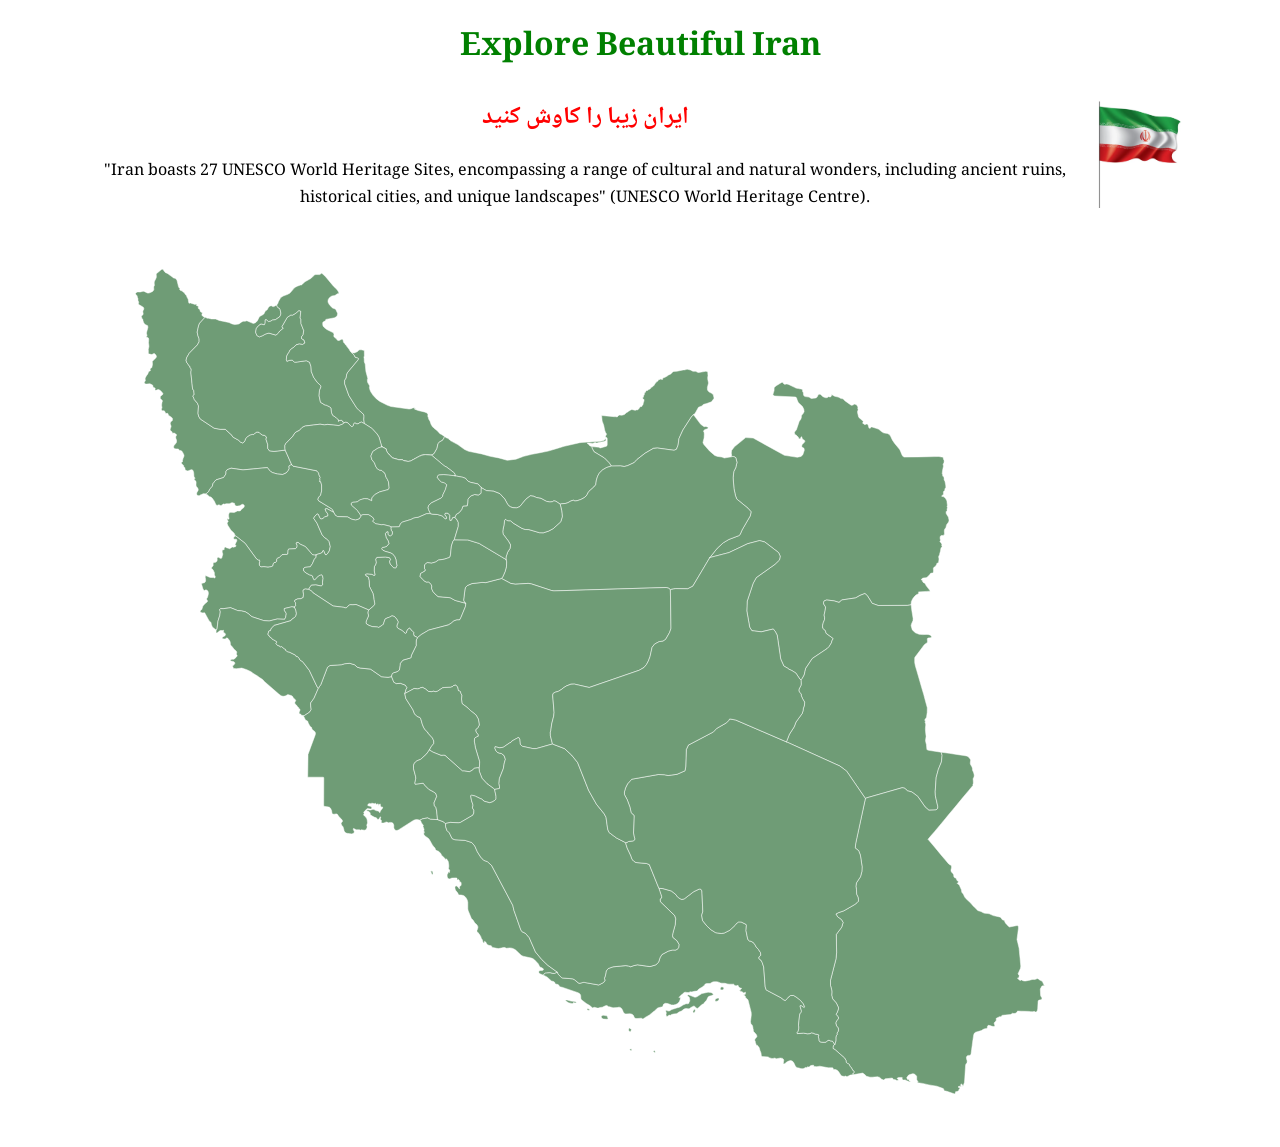
==== index.html @ 6f1443a8 "Updates" ====
<!DOCTYPE html>
<html lang="en">

<head>
	<meta charset="utf-8">
	<meta http-equiv="X-UA-Compatible" content="IE=edge">
	<meta name="viewport" content="width=device-width, initial-scale=1">
	<meta name="description" content="Update your description here" />
	<title>Update your title here</title>
	<!--
		This is where you should link your CSS file.
	-->
	<link href="css/style.css" rel="stylesheet">
</head>

<body>
	<main class="content-container">
		<h1>Explore Beautiful Iran</h1>
		<img src="images/iranian-flag.png" alt="">
		<h2>ایران زیبا را کاوش کنید</h2>
		<p>"Iran boasts 27 UNESCO World Heritage Sites, encompassing a range of cultural and natural wonders, including
			ancient ruins, historical cities, and unique landscapes" (UNESCO World Heritage Centre).</p>
		<?xml version="1.0"?>

		<!--********* Copyright (c) 2024 Pareto Softare, LLC DBA Simplemaps.com ***************************************
			************* Free for Commercial Use, full terms at  https://simplemaps.com/resources/svg-license ************
			************* Attribution is appreciated! https://simplemaps.com *******************************************-->

		<svg baseprofile="tiny" fill="#6f9c76" height="907" stroke="#ffffff" stroke-linecap="round"
			stroke-linejoin="round" stroke-width=".5" version="1.2" viewbox="0 0 1000 907" width="1000"
			xmlns="http://www.w3.org/2000/svg">
			<g id="features">
				<path
					d="M115.1 89.3l-0.3 0.3-5.2 5.6-1 2.5-1.4 6.4 0.7 3.5 1.2 3.2 0 3-1.8 3.2-8.1 8.3-2.6 4.5-0.5 2.6 0.6 2 3 4.1 0.3 0 0 0.8 0.3 0.5 0.3 0.3 0.3 0.5 0.3 1 0.1 0.7-0.2 0.3-0.1 0.3-0.1 2 1.7 16.1 1 1.3 0.2 0.4 0 0.3 0.4 3.6-0.2 0.3-0.4 0.2-0.5 0.4-0.2 0.7 0.4 0.9 0.6 1.2 0.3 1.1 3.2 3.8 1.1 2.7-0.5 7.4 0.7 3.1 1.7 2.7 13.8 9.1 6.1 1.1 5 0 6.6 6 0.8 1.6 5.8 3.3 2 1.9 2.2 0.9 1.4-1 0.8-1.2 0.1-0.5 0.7-1.7 1.6-1.9 2.8-1.8 2.3-0.5 1.2 0.1 1.3-1.2 2-1.3 2.1 0.3 1.5 1.5 1.9 1.2 2.4 0.5 1.5 1.3 0.2 1.3-0.6 0.8 1.8 5.5 0 3.9 1.7 2.5 4.6 0.6 11.2-1.3 6.5 14.6-1.2 0.4-1.4 0.8-0.2 1.2 0.4 1-0.3 0.9-0.8 1.6-2 2.3-3.5 1.6-5.4-0.5-4.9-1.4-1.8-1.2-0.8-0.9-0.9-0.8-0.7-0.9-0.3-0.7-0.6-0.5-24.3 2.3-11.9-1.7-4.1 1.6-1 1.4-0.1 2.8-2.3 3.5-7.6 2.4-1.5 1.6-0.5 0.9-1 1.1-0.7 2.8-2.6 3-0.8 1.9-1.8 1.9-1.6 0.9 0 0.1-1.1-0.4-1.2 0-1.6 0.8-0.8 0.2-1 0.7-1 0.3-1-0.1-0.9-0.9-0.3-0.9 0.3-1.2 0.6-1.2 0.6-1 0.1-1.1-0.5-1.2-1.5-1.9-0.2-1.2 0.1-2.7-0.3-1.2-0.6-0.6-0.9-0.7-0.3-0.7 1.2-0.8-0.9-1.1-0.4-1-0.1-2.5-0.2-1.4-0.5-1.5-0.8-1-1.2-0.1-2.7 1.1-1.3 0.1-1.3-0.6-0.6-0.6-0.1-0.6-0.1-0.6-0.2-0.7-0.4-0.6-0.4-0.4-0.3-0.4-0.1-0.9-0.6-0.6-0.7-0.7-0.2-0.1-0.7-0.9 0.1-0.9 0.2-0.2 0.6-0.2 0.2-0.1 0-1.3 0.5-2 0.9-2.1 0.1-1.1-0.5-1.3-1.1-2.1-0.7-0.9-0.8-0.4-0.6-0.1-0.6-0.1-0.5-0.4-0.4-0.5-0.6-0.5-0.7-0.1-1.4 0-1.3-0.2-0.9-0.7-0.4-1 0.5-1.4 1.7-2.1 0.7-1 0.2-1.5-0.2-1.3-0.4-0.9-0.3-1.1 0.2-1.6 0.6-0.6 0-0.7-0.3-0.5-1-0.5-0.5-0.6-0.4-0.2-0.4 0-0.9 0.3-0.5-0.1-0.2-0.3-0.2-0.9-0.2-0.4-0.4-0.2-0.3-0.1-0.3-0.2-0.3-0.4-0.4-1 0-0.6 0.6-1.7 0.3-1.1-0.3-1-0.4-1-0.2-1.2 0.4-1.1 0.6-0.5 0.6-0.4 0.6-0.7 0.1-1.9-1.1-1.3-2.7-1.7-0.4-0.8-0.2-0.8-0.5-0.6-1.7 0.3-0.4-0.5-0.7-1.7-0.7-0.6-1.8-0.1-0.6-0.4-0.3-1 0.6-1.7-0.2-1-0.2-1.3 0.1-1.4 0.3-1.5 0.4-1.2-0.2-1-1-0.8-1-1.1 0.2-1.8 0.4-0.5 1.7-1.3 0.4-0.8-0.1-0.6-1.7-2.1-1.2-1-1.3-0.6-1.3 0.1-0.6 0.4-0.7 0.2-0.7 0-0.3-0.7 0-0.4 0.2-0.9-0.1-0.3-0.3-0.3-0.3 0.1-0.3 0.1-0.4-0.1-0.5-0.7-0.3-0.7-0.2-0.7-0.2-0.6-0.6-0.3-1.6-0.9-0.6-0.1-3.1 0.3-1.6-0.2-0.8-1.3 0.1-0.5 0.1-0.2 0.5-0.6 0.4-0.7-0.1-0.7-0.2-0.9 0.1-0.7 0.3-0.7 0.4-0.8 0.4-0.9 1.1-1.3 0.5-0.9 0.4-1.2 0.4-0.8 0.6-0.5 0.9-0.4 0.3-0.4-0.4-1.1 0.1-0.6 0.3-0.3 0.9-0.4 0.3-0.4 0.3-0.9 0.3-1.2 0.2-1.1-0.2-2.9 1.3-1.5 1.7-1.4 1.1-1.5 0-0.9-0.4-1-0.6-0.8-0.6-0.6-0.8-0.3-0.6 0.2-1.5 0.9-2.4-0.5-0.7-0.3-0.4-0.3-0.1-0.5 0.1-1 0-0.5-0.1-1.6 0-0.7 0.6-2.4 0-1-0.4-3.1 0.2-2.4 0-1.2-0.3-1-0.3-0.4-0.4-0.3-0.9-0.2-0.5-0.3 0.1-0.4 0.4-0.4 0.2-0.5-0.2-1-0.2-0.8-0.1-0.7 0.2-1.2 1.2-4.4-0.2-1.8-2.5-1.2-0.8-0.7-0.6-0.9-0.5-1.4-0.2-0.4-0.1-0.5 0-0.5 0-0.6-0.4-0.3-0.4-0.4-0.3-0.4-0.2-0.9-0.1-0.5-0.3-0.4 0.7-1.1 0.7-0.6 0.5-0.8-0.4-2.4 0.2-0.9 0.9-1.9-0.4-1.5-1.8-1.2-2.1-1.2-1.2-0.9 0-0.5 0.3-1.1-0.1-0.6-0.5-1.2-0.2-0.5 0-0.5 0.1-0.4 0-0.5-0.5-1.2-0.3-1.3-0.2-0.6-1.3-1.4-0.2-0.8 0.5-0.7 0.9-0.6 0.7-0.3 0.8 0 1 0.1 1.1-0.1 2.6-0.7 1.1 0.2 3.2 1.6 1.2 0.1 1.1-0.3 2.4-1.1 0.9-0.6 0.8-1.3 0-1.1-0.1-1.1 0.2-1.4 0.5-0.7 0-0.7-0.1-0.8-0.1-0.9 0.1-1 0.2-0.8 1.5-3.1 0.3-0.8 0-0.3 0.1-0.7-0.2-2 0.2-0.7 5-4.1 1.2-0.4 0.7 0.6 1.3 1.9 0.6 0.7 2.8 1.3 0.9 0.8 3.9 2.8 0.1 0.2 0.7 0.4 0.1 0.1 1 0.2 1.1 0-0.1 0.3-0.2 0.2 1 0.7 0.6 1.3 1.4 5.9 0.6 1.2 0.9 0.9-0.4 0.7 0.2 0.4 1.2 0.9 0.3 0.1 0.5-0.1 0.3 0.1 0.2 0.3 0.1 0.3 0.2 0.2 1.7 1.1 0.2 0.4 0.2 0.4 0.4 0.6 0.5 0.6 0.4 0.2 0.4 0.6 0.8 2 0.3 0.6 0.4 0.6 0.3 0.6 0.5 3.1 0.3 0.9 1.3-0.4 4.9 1.6 0.1-0.1 0.3-0.2 0.5-0.2 0.4 0.1 0.1 0.4-0.1 0.5 0 0.6 0.5 0.2 0.6 0.1 0.6 0.4 0.3 0.7-0.4 0.9 0.3 0.6 0.4 0.3 0.5 0.2 0.4 0.5 0.2 0.5 0.4 1.3 0.2 0.5 0.5 0.3 1.1 0.5 0.2 0.4-0.1 0.7-0.2 0.5-0.1 0.5 0.1 0.6 0.5 0.7 1 0.7 1.1 0.5 0.5 0.1z"
					id="IR02" name="West Azarbaijan">
				</path>
				<path
					d="M186.7 76.9l0.3 1.2 0.2 0.1 0.1 0.6 0.6 0.8 1.5 0.7 0.7 1.2 0.8 3.7-0.2 1.2-0.3 1.1-0.9 1.4-4.1 2.8-3 0.4-1.8 1.1-2.1 0.4-2.2-1.8-1 0-0.1 1 0 1.7-0.3 1.7-0.7 0.6-2.5-0.6-1.7 0.2-0.5 0.8-1.3 0.8-1.9 2.5-0.7 3.7 1.3 3.3 2.4 1.4 3.2-1.2 3.3-1.8 3.1-0.8 7 2 2-1.6 1.8-2.5 2.9-2.2 0.6-0.8-0.7-0.2-0.7-1 5.4-9.4 3.6-2.4 1.9 0.1 3.2-1.9 3-2.7 1.9 0.7-0.7 6.9 0.8 1.1 0.1 4.5 2.7 6.8-0.5 4.1-1.7 2.3 0 1.7 2.5 1.4 0.9 3-2.3 1.5-3.4-0.5-3.2 0.9-2 2.2-3.8 2.7-1.4 2.8-1.2 1.6-1 2.2-0.2 3.1 0.5 1.8 2.3-0.9 3-0.3 1.5 1.4 0.6 0.5 1.4 0.2 10.6-1.5 3.3 1.6 1.4 4.4 0.3 4.8 2.4 5.9 3.7 5.1 3.1 2.9 0.5 1-0.5 1.7-1 2.3-0.4 5.4 1.4 6.5 4.6 2.8 0.3-0.1 1 0.2 3.5 1.8 1.2 1.1 0.4 4.3 1.2 2.9 2.9 1.9 1 1 2.2 1.8-0.2 0.3-0.2 0.9 0.4 0 0.4-0.5 0.7-0.3 1.6-0.1 0.7 0.4 0.6 1.3 0.5 0 0.6 0.3 0.7 0.3-0.6 0.3-1.6 1.3-3.5 1.4-11.3-1.2-3.1 0.5-4.4-0.7-14.8 1.8-1.7 0.7-1.6 0.9-2.6 2.8-3.1 1.5-1.4 1-2 3.3-7.1 7.3-0.9 1.8 0 2.9 0.3 1.9-11.2 1.3-4.6-0.6-1.7-2.5 0-3.9-1.8-5.5 0.6-0.8-0.2-1.3-1.5-1.3-2.4-0.5-1.9-1.2-1.5-1.5-2.1-0.3-2 1.3-1.3 1.2-1.2-0.1-2.3 0.5-2.8 1.8-1.6 1.9-0.7 1.7-0.1 0.5-0.8 1.2-1.4 1-2.2-0.9-2-1.9-5.8-3.3-0.8-1.6-6.6-6-5 0-6.1-1.1-13.8-9.1-1.7-2.7-0.7-3.1 0.5-7.4-1.1-2.7-3.2-3.8-0.3-1.1-0.6-1.2-0.4-0.9 0.2-0.7 0.5-0.4 0.4-0.2 0.2-0.3-0.4-3.6 0-0.3-0.2-0.4-1-1.3-1.7-16.1 0.1-2 0.1-0.3 0.2-0.3-0.1-0.7-0.3-1-0.3-0.5-0.3-0.3-0.3-0.5 0-0.8-0.3 0-3-4.1-0.6-2 0.5-2.6 2.6-4.5 8.1-8.3 1.8-3.2 0-3-1.2-3.2-0.7-3.5 1.4-6.4 1-2.5 5.2-5.6 0.3-0.3 0.8 0.2 0.9 0.6 0.3 0.1 0.3 0 1.3 0.1 2.7 0.6 4.2 0.1 2.4 0.9 1.1 0.5 9.9 2.1 3.1 1.4 2.8 0.7 0.4-0.1 3.2-0.4 0.8-0.4 2.4-1.8 1-0.4 0.6-0.2 1.8-0.1 1.1-0.3 0.5-0.1 0.7 0.2 4.9 2.1 0.8 0.3 0.9-0.1 1-0.4 0.8-0.5 0.7-0.6 0.7-0.7 0.5-0.9 1.3-2.7 0.6-0.8 0.9-0.7 2.7-1.4 0.8-0.8 0.8-1.8 0.6-0.9 0.3-0.3 0.8-0.5 0.4-0.3 0.3-0.3 1.2-2.1 0.6-0.8 0.7-0.6 0.8-0.3 0.8-0.1 1.3 0.6 0.7 0.2 0.6-0.1 2.8-1.6z"
					id="IR01" name="East Azarbaijan">
				</path>
				<path
					d="M254.6 194.6l-0.7-0.3-0.6-0.3-0.5 0-0.6-1.3-0.7-0.4-1.6 0.1-0.7 0.3-0.4 0.5-0.4 0 0.2-0.9 0.2-0.3-2.2-1.8-1-1-2.9-1.9-1.2-2.9-0.4-4.3-1.2-1.1-3.5-1.8-1-0.2-0.3 0.1-4.6-2.8-1.4-6.5 0.4-5.4 1-2.3 0.5-1.7-0.5-1-3.1-2.9-3.7-5.1-2.4-5.9-0.3-4.8-1.4-4.4-3.3-1.6-10.6 1.5-1.4-0.2-0.6-0.5-1.5-1.4-3 0.3-2.3 0.9-0.5-1.8 0.2-3.1 1-2.2 1.2-1.6 1.4-2.8 3.8-2.7 2-2.2 3.2-0.9 3.4 0.5 2.3-1.5-0.9-3-2.5-1.4 0-1.7 1.7-2.3 0.5-4.1-2.7-6.8-0.1-4.5-0.8-1.1 0.7-6.9-1.9-0.7-3 2.7-3.2 1.9-1.9-0.1-3.6 2.4-5.4 9.4 0.7 1 0.7 0.2-0.6 0.8-2.9 2.2-1.8 2.5-2 1.6-7-2-3.1 0.8-3.3 1.8-3.2 1.2-2.4-1.4-1.3-3.3 0.7-3.7 1.9-2.5 1.3-0.8 0.5-0.8 1.7-0.2 2.5 0.6 0.7-0.6 0.3-1.7 0-1.7 0.1-1 1 0 2.2 1.8 2.1-0.4 1.8-1.1 3-0.4 4.1-2.8 0.9-1.4 0.3-1.1 0.2-1.2-0.8-3.7-0.7-1.2-1.5-0.7-0.6-0.8-0.1-0.6-0.2-0.1-0.3-1.2 0.3-0.2 0.5-0.6 0.2-0.4 0.8-2.3 1.7-2.8 0.2-0.6 0.4-0.5 2.3-1.4 4.7-1.8 0.5-0.3 1.4-0.8 1.6-1.6 2.4-3 1.5-1.3 2-1.1 3.3-1.2 1-0.1 0.6-0.4 2.5-2.5 0.9-0.5 5.6-3.2 2-2.1 0.8-0.7 0.9-0.7 1.1-0.3 3.6 0.1 0.6-0.2 0.5-0.4 0.5-0.8 0.7 0.1 0.9 0.7 2.9 2.7 7.9 9.5 3.2 3 1.3 1.8 1.1 2.2-0.5 0.2-1.2 0.4-2.5 1.7-3 0.5-1.5 0.9-1.4 1.3-0.9 1.7-0.1 2.1 0.7 1.6 1.1 1.7 2.7 2.6 2.7 1.1 0.7 0.7 1.4 3 0.3 0.8-0.1 0.8-0.2 0.9-0.3 0.8-0.5 0.6-1.9 1.2-8.7 1.6-0.2 0.4 0 0.4-0.1 0.4-2.5 1.5-0.4 0.7 0.1 2.5 0.9 1.7 3.1 2.5 6.2 3.1 0.6 0.5 0.1 0.5 0.3 0.9-0.2 1.2 0.1 1 2.2 1.8 0.8 1.1 0.8 0.8 1.5 0 2.4-1.1 1.1 0 0.5 1.3 0.3 1.6 0.7 0.8 0.7 0.7 0.8 1.3 0.8 0.8 0.7 1 1.1 1.5 0.7 0.8 1.2 2.1 1.5 1.5 0.3 0 0.3 0.6 1.5 1.4 0.9 1.3 0.3 1.1 1.1 0.4 1.8 0.4 0.7 0.8-0.4 1.1-10.6 12.7-1 2.3-0.4 3.2-1.5 2.3-0.1 3.3 4.3 12 7.8 12.3 2.6 2.7 3 2.4 1.6 2 0.1 1.7-0.2 2.6 0.4 3.1 0.5 1.4-3.2-1.7-1.6 0.5-1.9 1.3-1.7-0.2-1.3-0.8-0.9 0.4-0.6 1 0 1-0.7 1-1.4 0.3-3.5-3.7-2-0.7-1.3 0.4z"
					id="IR03" name="Ardebil">
				</path>
				<path
					d="M274.7 195.8l-0.5-1.4-0.4-3.1 0.2-2.6-0.1-1.7-1.6-2-3-2.4-2.6-2.7-7.8-12.3-4.3-12 0.1-3.3 1.5-2.3 0.4-3.2 1-2.3 10.6-12.7 0.4-1.1-0.7-0.8-1.8-0.4-1.1-0.4-0.3-1.1-0.9-1.3-1.5-1.4-0.3-0.6 2.2 0.2 1.1-0.3 1.3-0.6 1.2-0.7 0.9-1 1-0.5 1.6 0 3 0.6 0.1 5.3-0.5 1.7 0.3 1.3 0.1 3.2 0.9 2.2 0.7 7.3 1.9 7-0.4 1.1 0 1.4 0.2 1.3 0.4 0.9 1.6 2.7 0 0.6-0.1 0.6-0.1 0.4 0.5 2.3 1 2.3 2.4 3.6 3.2 3.3 3.4 2.5 7.6 3.9 3.5 1.2 18.1 2.5 2-0.3 1.6-0.7 1.5-0.3 1.7 0.9-0.5 0.1-0.5-0.2-0.3 0-0.3 0.5 3.9 1.5 6.1 1.4 2.2 0.9 1.5 1.4-0.2 2.1 0.4 0.8 0.6 2.2 0.5 0.8 0.7 1.1 1.1 3.2 1.4 2.3 1.6 1.6 3.4 2.6 2.4 2.8 0.7 0.4 0.9 0.3 2.9 2 0 0.2-0.4 1.5-1.6 2.3-2.5 1.3-1.9 1.8-1 4.9-2.9 5.2-2.5 1.6-6.4-0.6-3.9 0.8-1 0.6-1 0.3-8.8 4.8-2.4 0.4-4.3-0.8-1-0.7-1.5-0.3-2.4 0.1-6.4-1.9-2.9-2.7-2.7-3.4-0.6-1.9-0.1-1-4.4-2.1-2.8-9.7-2-3.2-5.2-5.6-7.1-4.5z"
					id="IR19" name="Gilan">
				</path>
				<path
					d="M115.5 266.1l0-0.1 1.6-0.9 1.8-1.9 0.8-1.9 2.6-3 0.7-2.8 1-1.1 0.5-0.9 1.5-1.6 7.6-2.4 2.3-3.5 0.1-2.8 1-1.4 4.1-1.6 11.9 1.7 24.3-2.3 0.6 0.5 0.3 0.7 0.7 0.9 0.9 0.8 0.8 0.9 1.8 1.2 4.9 1.4 5.4 0.5 3.5-1.6 2-2.3 0.8-1.6 0.3-0.9-0.4-1 0.2-1.2 1.4-0.8 1.2-0.4 1.3 1.4 23.8 4.7 0.1 0.3 1.5 1.6 0.3 0.7 0.2 1.1 0.5 1.3 0.5 1.1 0.4 0.7-0.4 0.4-0.1 0.6 0.3 1.4-0.1 0.4-0.2 0.4-0.2 0.3 0.1 0.5 0.2 0 0.8 0.1 0.9 3.3 0 6-1 4.2-1.9 2-0.8 2.1 0.7 1.5 12.9 7.9 0.9 0.8 0.9 1.6 0.5 1.3-7-3.8-1.7 0.4 0.9 2.4 1.3 1.8 0.6 1.2 0 1.5-3.4 1.1-1.3 1.3-1.6 0.7-1.4-0.4-2.2-4.6-1.1 0.1-2.5 2.8-0.7 1.4 3.3 4.9 5 11.4 2.3 2.8 2 1.2 2.7 2.7 1.3 5.3-1 4.3-1.6 2.6-1.6 1.4-1-0.5-1.5-3.8-0.9 0.3-0.5 1.6-1.8 0.9-2.8 0.8-1.5 0.8-1.4 0.1-2.1-0.3-7.2-8.2-5.4-2.5-1.8-1.6-1.4-0.1-0.5 1.1 0.8 1.7-0.1 2-1.6 1.5-6.8 0.4-0.5 1.1-0.3 3.8-0.9 0.5-1.9-0.1-2.9 0.3-2.8 2.9-2 0.7-0.6 1.3 0 1.6-1 1.2-1.6 0.2-0.9 1.3-0.2 1.9-1.8 0.9-3.2 0.5-4.2-0.5-2.9 0.3-1.5-1.7-0.1-2.3 0.4-1.7-0.2-1.2-1.1 0.1-2-1.4-11.3-15.5-9-7.1-1.3-0.4 0.1-0.2-0.3-1.7-1.1-1.3-2.6-2.4-3-4.8-0.7-1.7 0-0.5 0.1-0.5 0.3-0.4 0.4-0.3 0.1-0.2 0.1-0.2-0.1-0.3-0.1-0.2-0.6-1.1-0.4-1.2 0.2 0 0.3 0 1.4 0.4 0.1-0.8-0.4-2.2 0-1 0.1-1 0.4-0.9 0.6-0.7 1-0.3 3.3 0.1 0.9-0.2 2.4-1.3 1.9 0.1 0.9-0.1 0.8-0.7 0.6-1 1.4-0.9 0.8-0.7 0.5-0.9 0.1-0.9-0.3-0.8-0.8-0.5-1-0.2-0.9 0.5-0.8 0.5-0.9 0.4-2 0.4-1 0-0.9-0.4-0.4-0.3-0.3-0.3-0.2-0.4-0.2-1.2-0.2-0.2-0.4-0.1-1.4-0.5-0.8 0-0.8 0.3-0.9 0.5-0.9 0.3-3-0.1-1.5 0.5-0.5-0.1-0.5-0.1-0.5-0.1-1.1 1-0.9 0.5-1 0.1-0.8-0.6-0.5-0.1-1.8 0.6-0.8-0.3-0.6-0.8-1.2-2.9-2.2-3.1-1.4-1.3-1.3-0.3-0.6-0.4-1.7-1.6-1.8-0.6z"
					id="IR16" name="Kordestan">
				</path>
				<path
					d="M144.8 307.8l1.3 0.4 9 7.1 11.3 15.5 2 1.4 1.1-0.1 0.2 1.2-0.4 1.7 0.1 2.3 1.5 1.7 2.9-0.3 4.2 0.5 3.2-0.5 1.8-0.9 0.2-1.9 0.9-1.3 1.6-0.2 1-1.2 0-1.6 0.6-1.3 2-0.7 2.8-2.9 2.9-0.3 1.9 0.1 0.9-0.5 0.3-3.8 0.5-1.1 6.8-0.4 1.6-1.5 0.1-2-0.8-1.7 0.5-1.1 1.4 0.1 1.8 1.6 5.4 2.5 7.2 8.2 2.1 0.3 1.4-0.1 0.1 0.9-0.3 1.6-1.6 1.8-1.8 4.2-2.2 3.3-4.7 0.5-1.5 0.6-0.7 0.9 0.4 2.3 2.4 1.9 3.5 1.9 1.5 0.3 1.3 0.7 0.7 2.3 1.2 1.9 4-4.2 2.2-1 1.1-0.2 0.9 1.4 0.5 2.3-0.6 3.8 0.2 2.6-1.5 1.2-5.3-1.1-4.6 0.3-1.8 2.6-0.8 1.6-3.2-0.4-1.4 0.4-0.9 0.6-0.1 1.3 0.4 3-0.3 3.2-2.3 1.2-3.3 0.2-2.7 1.3-0.3 0.8 0.1 0.6 0.3 0.4 0.3 0.3 0.2 0.5 0.1 0.6-0.1 1.1 0 0.6 0.2 0.4-0.7 1.1-0.8 0.6-0.8-0.2-1.6-0.2-7.5 1.8 0 1.7 1.3 2 0.7 1.4-0.7 3.7-1 1.9-7.4-0.3-8 2-5.5-0.4-11.8-3.9-3.5-3-3.1-1.9-3.8-0.9-3.8-0.3-7.1-2.9-7.3 1-2.7-0.1-0.9 1 0.6 2.2-0.5 3.6-1.8 5.7-1 8.2-1 0.9-0.2-0.5-2.2-1.6-0.7-0.7-0.7-0.9-0.4-0.9-0.4-1-0.2-1.2-0.3-0.9-0.6-0.7-0.8-0.6-0.6-0.7-4.2-7.7-0.1 0-0.1-0.1-0.1 0-1.4 0.2-1.2-0.1-1.1-0.6-0.9-1.3 1-0.5 0.4-0.3 0.4-0.4 0.7-1.6 0.4-1.5 0.6-1.2 1.1-1 0.7-0.8 1.9-1.5 0.5-0.7 0-0.6-0.3-0.5-0.3-0.5-0.3-0.6 0.1-0.6 0.7-1 0.2-0.6 0.7-2.7 0.1-1.4-0.3-1.3-0.7-1.1-1-0.6-1 0-1 0.7-0.9-0.6-0.6-1.3-1.4-4.7 0.4-0.7 2.5-0.6 0.4-0.3 0.3-0.3 0.2-0.4 0.3-0.5 0-1.7-0.4-2.3 0.2-1.6 1.9 0.6 1.6 0.8 1.4 0.4 3.3 0.2 1 0.4 0.3-0.1 0.2-0.3 0.1-0.6 0-0.7-0.1-0.3-0.6-0.8-0.1-0.9 0-1.1-0.2-1.1-0.2-0.4-0.2-0.3-0.2-0.3-0.2-0.6-0.2-0.5-0.3-0.4-0.4-0.3-0.4-0.3-0.7-0.8 0.4-0.9 1.3-1.5 0.1-0.7-0.1-1.1 0.1-0.7 0.5-0.7 0.6-0.2 1.3-0.1 1.3-1 0.3-1.4-0.1-1.4 0.3-1.1 1.1-0.1 0.8 0.5 0.6 0.3 1.3 0.4 0.7-0.9 0.3-1.4 0.4-1.1 0.2-1.1-0.5-1.5-0.1-0.8 0-0.7 0.2-0.7 0.5-0.5 0.3-0.1 0.7 0 0.3-0.2 0.1-0.3-0.1-0.7 0-0.2 0.6-1.1 0.4-0.1 0.7 0.2 1 0.6 0.5 0.2 0.6 0 1.4 0.6 0.7-0.2 0.7-0.6 1.3-0.8 0.4 0 0.9 0.2 1.2-0.4 0.6-0.1 0.5-0.3 0.4-0.7-1-1.1 0.6-1.7 1-1.7 0.2-1.5-0.7-0.6-1.8 0-0.7-0.5-0.1-0.9 0.4-0.7 0.6-0.7 0.2-0.6z"
					id="IR17" name="Kermanshah">
				</path>
				<path
					d="M126 402.2l1-0.9 1-8.2 1.8-5.7 0.5-3.6-0.6-2.2 0.9-1 2.7 0.1 7.3-1 7.1 2.9 3.8 0.3 3.8 0.9 3.1 1.9 3.5 3 11.8 3.9 5.5 0.4 8-2 7.4 0.3 1-1.9 0.7-3.7-0.7-1.4-1.3-2 0-1.7 7.5-1.8 1.6 0.2 0.8 0.2 0.7 0.9 1 2.5 0.5 2.8-0.3 1.8-0.6 1.2-1.1 1.2-2.7 1.8-0.9 1.3-16.5 4.7-2.9 2.8-1 2.5-0.9 0.1-0.8 0.4-0.1 0.8-0.7 2.2 0 0.4 0.8 0.5 1 1.8 1.5 0.8 1.2 1.6 1 0.4 2.6 1.5 0.5 0.2 0.2 0.5-0.1 0.6-0.6 1 0.2 0.4 0.6 0.8 0.6 0.5 0.9 0.4 1.7 0.6 0.1 0.2 0.1 0.2 0.1 0.3 0.4 0.1 0.2-0.1 0.3-0.2 0.3-0.1 0.4 0.1 0.2 0.2 0.2 0.3 2.4 1.8 0.8 0.3 0 0.8 0.9 0.9 1.2 0.7 2 0.5 5.8 2.9 0.5 0.6 0.2 0.7 0.6 0.2 0.7 0 0.5 0.3 1.2 1.3 0.9 1.8 0.6 0.6 0.9 0.3 0.7 0.4 1.5 1.7 5.6 7.3 7.6 16 0.9 1.3 0.6 0.6-4.4 10.1-3.4 4.7 0.1 2.9 0.5 3.5-1.7 2.8-4.9 3.2-1.2 0.5-0.1-0.1-1-0.4-0.7-0.1-0.4-0.5-0.4-0.5-0.6-0.4-0.7-0.2-0.3-0.3-0.1-0.4 0.1-0.8 0.2-0.6 0.3-0.5 0.2-0.5 0.1-0.8-0.2-0.7-1-0.7-0.2-0.8-0.5-0.2-0.3-0.3-0.8-1.2-0.2-0.3-0.2-0.3-1.4-1.3-0.2-0.3-0.3-0.8 0-0.3 0.2-0.2 0.4-1 0.2-0.3 0.2-0.4-0.1-0.6-0.2-0.4-1.3-1-0.8-1-0.5-0.9-0.6-0.7-1-0.5-2.7-0.9-0.6-0.1-2.2 1.2-0.8 0.3-1.7 0.2-1.5-0.3-1.4-0.8-1.5-1.1-14.2-12.4-2-2.2-3-1.9-2.2-1.7-0.2-0.1-4.4-2.6-1.3-1.3-4.7-2.2-5-1.6-5.5 0.6-2.8-0.3-1-2.3 0.6-0.6 0.8-0.7 0.7-0.7 0.3-1-0.3-0.7-0.7-0.6-0.9-0.4-2-0.3-0.7-0.5 0.1-0.7 0.9-0.5 1-0.1 0.8 0 0.8-0.1 1-0.8 1.3-1.2 0.6-0.8 0.3-0.8 0-0.5-0.5-0.3-0.2-0.5 0-0.5 0.3-1.1 0-0.6-0.4-0.9-0.7-0.7-1.5-1.2-1.9-2.6-1.6-1.6-0.2-0.8 0-0.9-0.2-1.2-0.3-1-0.6-1-1.6-2-0.1-0.1-0.2-0.1-0.1-0.1-0.1 0-0.2-0.1-0.3 0.1-0.2 0.1-0.9 0.8-1.4 0.2-1.4-0.3-0.8-0.7 0.7-1 2.3-1.3 0.5-0.9-0.3-1.3-1-0.6-0.8-0.9 0.2-1.7-1 0.2-2.3 0.1-0.9 0.3-1.4 1.4-0.7 0.5-0.9 0.2-0.3-0.4 0-2-0.1-0.4z"
					id="IR05" name="Ilam">
				</path>
				<path
					d="M213.4 487.9l1.2-0.5 4.9-3.2 1.7-2.8-0.5-3.5-0.1-2.9 3.4-4.7 4.4-10.1 2.5-3.8 6.5-17 2.5-1.9 11.6-0.8 3.3-1 5-0.4 4.9 1.5 2.4 2.3 3 0.9 10.4 1.1 11 7.6 6.6 0.6 3.5-0.7 2.2 5.6 2.6 1.4 4.1-0.3 4.7 1.8 1.9 2.6-1 1.6-1.2 4.2 0.2 1.6 0.7 3.4 7.1 11.2 1.5 3.8 1.1 1.5 1.2 0.8 0.7 0.8 2.2 0.7 0.8 0.8 0.6 1.5 1.3 4.6 1.4 3.4 1.5 2.3 2.3 2.1 0.9 1.6 4 4.3 1.4 3.1-0.1 2.6-2.6 3.2-1.7 3.2-3.1 4.2-5.6 5.1-3.7 1.5-1.6 1.2-1.2 1.6-0.7 1.8 0 3.2 2.1 7.8 0.2 2.2-0.3 0.9-0.2 1.6-0.4 1.8 0.3 1.3 8-1 1.9 2.4 3.7 3.7 4.5 2.4 2.6 1.9 0.8 2.9-2.7 6.4 0.4 2.8 1.5 1.7 0.8 3.7 0.8 8.5-7.2-0.3-2.7-1.4-4.9 0.9-3 1.5-1.3-0.5-1.6-0.2-1.8 0.2-1.7 0.7-14.8 9.4-1.7 0.7-1.5-0.3-1.3-1.9-0.2-0.9 0-2.5-0.4-0.9-0.3-0.5-0.1-0.3-0.2-0.2-0.5-0.3-0.5-0.2-0.4-0.1-1-0.1-0.5 0-1 0.3-0.6 0.1-0.5-0.2-0.7-0.5-0.4-0.1-1 0.2-1.7 0.7-1 0.2-1.2-0.1-0.5-0.4 0.1-2.3-0.2-0.1-0.6-0.5-0.2-0.3 0-0.3 0-0.8 0.1-0.5 0.2-0.3-0.1-0.4-0.5-0.3-0.3 0.9-0.5 0.9-0.7 0.7-0.8 0.1-0.8-0.6-0.4-0.7-0.5-0.5-0.9-0.1-1.1-0.4-3.1-1.8-0.6-0.6-0.3-1.8-0.9-1.1-1.2-0.6-1.5-0.4 0.5-0.9 0.8-0.2 1.9 0.3 1 0 1.6-0.6 0.8-0.1 1 0.3 1.9 1 0.7 0.2 1 0.1 0.8 0.3 0.7 0.6 0.6 0.9 0.2-0.8 0.9-1.6 1.4-1.7 0.3-0.6 0-1-0.9 0.2-0.7-0.4-0.5-0.9-0.3-2-0.6 0.3-0.7 0.8-0.8 0.6 0.1-0.7 0.1-0.2 0.2-0.3-0.4-0.6-0.4 0.1-0.5 0.4-0.7 0.1-0.3-0.2-0.5-0.7-0.3-0.2-0.3 0.1-0.4 0.2-0.3 0.1-0.9-0.2-0.9-0.2-0.8-0.1-0.8 0.5-1.7-0.3-1.3 0.9-0.3 1.1 1.2 0.6 1.5 0.3 1.2 0.7 0.4 1-1 0.9-0.8 0-2.5-0.3-0.6 0.1-2.5 2.4-0.2 0.3-0.4 0.6-0.3 0.7 0.6 0.5-0.2 0.4-0.3 0.4-0.2 0.3 0.4 1.2 0.8 0.8 0.9 0.8 0.8 0.8 0.4 1 0.3 1.2 0.3 2.5-0.1 0.7-0.4 1.1-0.2 0.6 0 0.6 0.3 1 0 0.6-0.3 1.1-0.6 1-0.8 0.7-1 0.2-3.2-0.4-0.8 0.4-0.9-0.4-3.3 0-2-1.1-0.8-0.2-0.1 1 0.2 0.6 0.7 1.1 0.1 0.7-0.2 0.5-0.3 0.5-0.4 0.4-0.4 0.3-1.1 0.3-3.5-0.3 0-0.4-0.2 0.3-0.1 0.2-0.3-0.2-1.5-0.4-0.7-0.4-0.6-0.6-0.3-0.3-0.2-0.3-0.5-1.1-0.1-0.7-0.8-2.7-0.1-0.1-0.3-0.6-1-1-0.5-1.3-0.1-0.4 0.1-0.6 0.3-0.4 0.5-0.4 0.3-0.5 0.2-0.6-0.1-0.6-0.3-0.5-0.3-0.5-1.8-1.7-1.5-1.7-1-1.6-0.4-0.4-0.6-0.2-0.6 0-1.7 0.3-0.6 0-0.5-0.1-0.6-0.2-0.3-0.4-0.2-0.5-0.4-2.4-0.5-1.2-0.6-1.1-0.7-0.8-0.5-0.3-0.6-0.2-4.9-0.7-0.1-1.7 0.1-26.4-0.1-0.7-0.5-0.3-15.5 0 0.2-13.3 0.1-9.5 7.2-19.5 0.3-1.3-0.2-1.2-0.6-0.9-1.9-1.4-0.7-0.9-0.2-0.4-0.2-1-0.3-0.5-0.4-0.3-0.8-0.6-0.3-0.4-1.7-3.1-0.2-0.9-0.5-1-1.7-0.8-0.7-0.9-1.1-2.4-0.6-1z"
					id="IR10" name="Khuzestan">
				</path>
				<path
					d="M291.8 218.8l4.4 2.1 0.1 1 0.6 1.9 2.7 3.4 2.9 2.7 6.4 1.9 2.4-0.1 1.5 0.3 1 0.7 4.3 0.8 2.4-0.4 8.8-4.8 1-0.3 1-0.6 3.9-0.8 6.4 0.6 12.6 10.6 2.6 1.4 7.6 5.8 0.6 1.6 0 1.2-11.2-1.2-5.3 0.4-1.4 2.1 2.4 3.3 1.8 1.5 3.3 1 2.2 1.9-1.5 5-2.3 4.7-0.5 2.1-1.6 1.6-9.6 4.7-2.6 2.5-0.6 2.2 0.4 1.8 1.2 2.7 1.1 1.7-1.5-0.2-2.8 0.1-8.4 3.7-2.2 0.1-2.6 0.8-2.4 1.2-8.3 2.5-2 1.5-1.4 3.3-8.2 0.2-1.2-0.8-6.7-1.7-1.3 0.3-6-1-3.3-2.5 1.5-2.1-1.8-2.3-3.9-2.3-5.2 0-2.2 0.9-3.5-5.1-6-5.4-0.1-1.8 1-0.7 1.5-0.3 2-0.1 1.7-0.4 2.6-1.9 4.3-1.2 3.1 0.2 4.3 2-0.1-0.6 0.2-2.3 2.9-3.3 4.8-2.7 8.6-2.3 1-1.6-0.7-6.2-1.1-2.4-1.5-2.5-0.7-2.8-0.9-1.6-1.2-0.7-0.9-1-0.9-0.5-1.5-0.1-2.3-1.2-1.6-2.3-1.5-3.9-2.5-3.1-1-3.7 1.9-4.5 5.2-3.4 3.8-1.3z"
					id="IR28" name="North Khorasan">
				</path>
				<path
					d="M617.7 143.6l0.3 4.2-0.3 1.7 0.1 2.1 0.6 2.6 0 1.4-1 3.8 0.1 2.7 1.6 1.9 2.2 1.1 1.9 1.5 0.9 3.6-2.6 3.6-5.5 2-1.2 0.2-1.5 0.6-1.4 1.3-3.4 1.4-3.5 6.2-1.4 1.3-1.9 1.6-8.8 13.6-3.9 8.6-0.9 6.5-1.6 4.1-2.4 1.1-16.8-2.3-4 0.4-8.2 4.8-8 6.2-2.9 3.2-6.7 3.1-3.3 0.8-3.6-0.6-9.3 0.2-1.9-3-5-5.1-10.4-6.3-1.6-2.9-0.5-1.4-0.1-0.8 7.1 0.6 0.7 0.5 0.9 0.2 5.8-1.6 0.6-0.5 0.3-0.9 0-6.1-0.2-1-0.7-0.4-0.9-0.4 0.1-0.8 1.1-2.1-1.1-1.7-0.8-2.2-1-5-1.4-3.8-0.2-0.9-0.5-5 12.9 1.2 0.4-0.1 2.3 0.3 0.1-0.2 0.7-0.5 1.1-1.2 2.9 0.2 2.4-0.7 1.9-1.7 0.4-0.2 0.2-0.2 0.2 0 0.3-0.4 0.5-0.1 0.2-0.2 0.3-0.3 0.3-0.4 0.2-0.1 0.3 0.1 0.1-0.1 0-0.1 0.2 0.1 0.2-0.4 0.2-0.2 0.1 0 0.2-0.2 0.3 0.1 0.4-0.2 0.2 0 0.3-0.3 0-0.1 0.2 0 0.3-0.1 2.8 0.7 1.1 0 0.7-0.4 0.1 0 0 0.2 0.3-0.1 0.1 0.1 0.1-0.1 0.3 0 0.7-0.5 0.4-0.2 0.3-0.4 0.2-0.4 0.5-0.5-0.1-0.2 0.1 0 0-0.1 0.1-0.1 0-0.1 0.1 0.1 0-0.2 0.2-0.1 0.8-0.6 0.1 0.1 0.1-0.1 0.1 0.1 0.2-0.2 0.1 0.2 0-0.3 0.3 0 0.1-0.2 0.1 0.1 0.1 0 0.1-0.3-0.1-0.2 0.7-0.6 0.1-0.3 0.3-0.2 0.2-0.7 0-0.7 0.1-0.4 0.1-0.1 0-0.1 0.2-0.4 0-0.2 0.1-0.1 0.4-2.1-0.3-0.6-0.3 0-0.5-0.5-0.2-0.4 0-0.4 0-0.1 0-0.1 0-0.2 0.1-0.1-0.1-0.1 0-0.1 0.1-0.1 0.1 0.2 0.1-0.1-0.2-0.3 0.2 0.1 0-0.2 0.2-0.2 0.3 0-0.1-0.2 0-0.2-0.1 0 0-0.2-0.1-0.2 0.2 0-0.2-0.2 0.1 0 0.1 0 0.1-0.2 0.2 0-0.1-0.2 0.3 0-0.1-0.1 0-0.1-0.1-0.1 0.2-0.1 0.1-0.2 0.1-0.1 0-0.1-0.1-0.1 0.3 0 0-0.1-0.1-0.1 0.1-0.1-0.1-0.3 0.1 0-0.1-0.3 0.1 0 0-0.1 0.1 0.1 0-0.1-0.1-0.2 0.1-0.4 0.1-0.1 0.1 0.1 0-0.1 0.2 0 0-0.1 0.1-0.1 0-0.2 0.1 0.1 0.1-0.2 0.1-0.1-0.1-0.1 0.3 0-0.2-0.1 0.1-0.2-0.2 0 0-0.1 0.2 0.1 0-0.1 0.2 0 0-0.2 0.1-0.1 0.2 0.1 0.1-0.1-0.1-0.1 0.1-0.1-0.1 0 0.1-0.2 0.1 0 0-0.1 0.1 0 0.1-0.2 0.1 0 0.1-0.2 0-0.1 0.1 0 0 0.3 0.1-0.2 0.1 0-0.1-0.2 0.2 0 0 0.1 0-0.2 0.1 0 0.1 0.1 0.1-0.1-0.1 0.1 0.1 0.1 0.2-0.2 0.1 0.2 0.2 0-0.1 0.2-0.1 0 0.1 0 0.2-0.2-0.1-0.2 0.2 0 0.1-0.1 0.1-0.1 0.1-0.2 0.2 0 0-0.1 0.2 0.1 0-0.3 0.2 0 0-0.1 0.5-0.2 0.1 0.2 0-0.1 0.1 0.1 0.1-0.2 0.1-0.1 0-0.1 0.2 0.1 0.1 0 0-0.1-0.2 0 0.2-0.1 0-0.1 0.1 0 0.1-0.1 0.4-0.2 0.1-0.2 0.1 0 0-0.1-0.1 0-0.1-0.2 0.2-0.2 0.4-0.3 0.4-0.1-0.1-0.1 0.1-0.1 0.3 0.1-0.1-0.1 0.3-0.2 0-0.2 0.4 0 0-0.1 0.1 0 0 0.1 0.1 0 0.1-0.1-0.3-0.3 0.2-0.1 0.2-0.1 0-0.2 0.2 0.1 0.1-0.2 0.1 0 0.4 0 0.2 0-0.3-0.1 0.2-0.2-0.1 0 0.1-0.1 0-0.1 0.2 0 0-0.1 0.3-0.1-0.1-0.2 0.2 0 0-0.1 0.2-0.1 0-0.2-0.1-0.2-0.1 0 0.8-0.9 0.1 0 0.1-0.2 0.1-0.2 0.2-0.3 0-0.1 0-0.1 0-0.1 0.3 0 0.2-0.1 0-0.1 0.1 0.1 0.1-0.2 0.2-0.1-0.1-0.4 0.1 0 0-0.1 0.3 0 0.1 0 0.1 0 0.5-0.2 0.4-0.5 0.3-0.8 0.2 0 0-0.1 0.1 0-0.1-0.2 0.2 0 0.1-0.2 0.1 0 0.1-0.1 0.1 0.2 0.1-0.1 0.2 0 0-0.1 0.1 0.1 0.2-0.1-0.1-0.2 0.1 0.2 0.3-0.1 0.1 0.1 0.2-0.4 0.2 0.1 0-0.2 0.2 0.1 0-0.2 0.1 0 0.1 0.2 0.3 0 0 0.1 0.1 0 0.1 0.1 0.3 0 0.1 0.4 0.2 0 0.1-0.2 0.2 0.2 0-0.1 0.2-0.1-0.2-0.2 0.2 0-0.1-0.2 0.1 0 0-0.1 0-0.1 0-0.1 0.1-0.2 0.3-0.1 0-0.1 0.2 0 0-0.1 0.1-0.1 0-0.2 0.1 0 0-0.1 0.2-0.1 0-0.1 0.1 0.1 0.1 0 0.3 0.1 0-0.2 0.2-0.1 0.1 0.1 0.3-0.1 0-0.3 0.2 0.1 0.1-0.2 0.2 0.1 0-0.2 0.1 0 0.2-0.2 0.1 0.2 0.1-0.1 0 0.1 0.8-0.6 1.1-0.5 0.1-0.3 0.4-0.3 2.9-1.4 0.4-0.4 1-1.1 0.7-0.7 0.8-0.3 3-0.1 6.4-1.4 1.1 0 1-0.1 0.6-0.3 1-0.2 0.6 0 3 0.7 1.8 1 0.7 0.3 2.4 0 0.8 0.3 1.3 0.6 0.6 0.2 0.7 0.1 6.8-1.2 1.9 0.2 0.2 0.1z"
					id="IR27" name="Golestan">
				</path>
				<path
					d="M821.2 376.8l-3.7 0.6-29.3 0.1-6.1-2.2-4.7-7.6-2.5-2.2-4.9 1.9-4.4 2.5-14 2.1-1.3 1.5-1.3 0.9-4.8-1.5-7.5-0.9-2.5 0.9-0.7 1.7 0.2 1.4 1.9 3-0.5 3.8-1 4.2 0.5 2.5-0.1 2.2-1.2 2.9-0.8 3.2 0.3 2.5 1.3 1.2 1.1 0.8 0.5 1.4 0.4 1.6 7.1 5.2-1.4 2.6-0.3 1.6-2.3 3.8-2.1 2.1-14.8 9.9-6.6 9.9-1.5 6.6-2 3.5-1.2 1.4-1.2-0.9-3.9-5.9-4-2.5-3-1.4-1.1-0.9-4-2.3-3.1-7-3.5-23.8-1.9-3.6-2-2.6-12 2.8-9.4-1.1-2.2-3.5-2.9-16.3 0.4-9.7 5.9-17.8 3.2-5.8 18.7-13.3 4.5-4.4 0.7-3.7-1.6-3.6-13.8-10.6-5.2-1.4-11.9 3.1-18.7 8.9-19.2 5 7.5-9.4 6.1-5.5 5.4-3.2 9.9-3.8 1.4-1.1 2-4.7 8.2-14.1 0.8-4-3.1-3.6-11.2-9.1-1.3-3.3-1.5-7-0.9-11 0.7-6.3 1.9-3.7 1.3-5.4-1.2-4.7-1.9-1.1-1.5-0.1-0.9 0.3 0.1-1.6-0.3-2.1 0.3-2.6 2.8-3.7 11.3-9.2 7.5 0.4 31.2 17.3 13 2 3.6-0.9 1.8-1.6 1.5-4.6-0.3-1.9-1.7-1-0.6-0.9 0.3-1.6 2.8-3-0.2-1.4-1.6-0.8-0.9-1.4-0.4-1.5-0.6 0.3-0.7 1.7-1.3 0.2-0.8-1.6-1.3-1.5-2.3-1.6-0.3-2 2-2.4 2.8-8.4 1.7-2.3 0.5-1.8 0-1.2 0.4-1 1.3-1.5 1-1.9-0.3-2.4-1.3-2.7-4.2-4-1.1-2.5-0.6-2-0.9-1.1-21.1-1-1.8-1.3 0.7-2.1 0.6-2.2 0-2.6 1.7-1.8 5.7-3.5 0.2 0 0.7-0.1 0.1-0.1 0.4 0.1 0.1 0.2 0.2 0.2 0.4 0.9 0.3 0.3 0.7 0.3 0.8 0 0.1-0.1 0.7-0.1 0.7-0.1 0.1 0 1.6 0.5 0.4 0.2 0.1 0 4.9 2.4 0.5 0.2 0.4 0.2 0.3 0.2 0.8 0.3 0.6 0.2 2 0.4 0.5 0.2 0.2 0 0.5 0 0.9 0.1 0.3 0.1 0.4 0.1 0.8 0.4 0.4 0.4 0 0.4-0.1 0.4 0 0.5 0.8 1.4 0.1 0.4 0.1 1.1 0 0.8 0.3 0.7 0.8 0.7 0.8 0.3 3.7 0.5 0.5 0.3 1.3 0.9 0.6 0.2 0.5-0.1 1.4-0.1 2.4-0.3 0.4-0.2 0.4-0.2 0.7-0.9 0.4-1 0.6-0.9 0.7-0.5 0.5 0 0.4-0.1 0.8 0.4 2.3 2.1 2.1 0.9 1 0.1 1.1-0.1 0.4-0.2 0.3-0.4 0.3-0.3 0.5 0 0.1 0 1 0.2 0.5 0 0.5-0.2 0.1-0.1 0.5-0.7 0.1-0.9 0.3-0.4 0.6 0.4 2.2 1.2 3.6 0.9 1.9 0.8 0.7 0.5 0.6 0.2 1.4 0.2 0.5 0.3 1.5 1.6 6.3 4.5 0.5 0.1 0.5 0 0.6-0.2 2-1 1.1 0.3 0.2 0.1 0.8 0.8 0.9 1.3 0.2 0.8-0.1 1.3 0.2 0.6 0.2 0.5-0.2 0.5-0.3 0.6-0.2 0.7 0.1 1.2 1 4.1 0.5 0.8 3 2.5 0.9 1 0.2 0.4 0 0.3-0.2 0.2-0.1 0.1 0 0.4-0.2 0.5 0.2 0.4 0.7 0.2 0.4 0.3 0.3 0.4 0.4 0.2 0.4 0 0.4-0.2 1.1-0.4 0.7 0.1 0.8 0.9 0.3 0.9 0.3 1.1 0.3 1 0.2 0.1 0.1-0.1 0.7 0.4 0.1 0 0.3-0.4 0.5-0.8 0.5-0.3 0.5 0 5 1.7 1.8 0.6 0.1 0.1 3 2.5 1.7 1 0.6 0.1 1.9 0.4 1.4 0.2 1.7 0.8 1.4 1.8 1.8 3.8 2.2 3.3 5 6.1 0.9 1.6 1.4 3.6 1 1.8 1.5 0.8 0.2 0 7.3-0.1 6.6-0.1 10.1-0.2 5.5-0.1 4.9-0.1 1.4 0.3 0.9 0.1 1 0.2 0.9 0.1 0.4 2 0.4 0.9 0.2 0.5 0 0.8 0 0.7-0.1 0.2 0 0.1-0.1 0.3-0.2 0.5-0.1 0.1-0.3 0.4 0 0.3-0.2 0.4 0.1 0.7 0.3 0.8-0.1 0.7-0.3 1.3-0.1 0.4-0.5 2.4 0 0.2-0.2 1.8-0.1 0.8 0.3 0.7 0.3 0.8 0.1 0.1 0 0.1-0.2 0.2 0 0.2-0.2 0.4 0.1 0 0.4 0.2 0.4 0.3 0.3 0.3 0.2 0.4 0.1 0.6 0.1 0.6 0 0.2 0 0.8 0 0.4 0.2 0.4 0 0.1 0.7 1.2 0.3 1.5 0.4 2.1 0 0.2 0.1 0.7 0 0.3 0 0.6 0.1 0.3 0 0.1-0.1 0.2-0.3 0.4-0.2 0.3-0.2 0.4-0.1 0.1-0.1 0.4 0 0.1-0.1 0.5 0 0.5-0.2 0.6-0.4 0.3-0.4 0.2-0.3 0.3 0 0.2-0.1 0.5 0.1 1.1 0 0.6-0.1 0.1-0.1 0.5-0.1 0.3-1.1 0.5-0.2 0.4-0.3 0.4 0.5 0.2 1.1 0.2 1 0.5 0.6 0.6 0.2 0.1 0.7 0.9 0.1 0.1 0.4 0.8 0.4 0.7 0.1 0.2 0 0.3 0.3 0.8 0.1 1.7 0.1 0.3 0.1 0.9 0.1 1-0.2 0.6-0.1 0.7 0.1 0.1 0.2 0.3 0 0.6-0.3 1.3 0 0.2-0.1 0.2 0.1 0.6 0 0.4-0.2 0.4-0.1 0.1-0.5 0.5-0.1 0.2-0.1 0.2 0.1 1.5 0.7 1.3 1.1 1.8 0.4 0.6 0 0.1 0.5 2.2 0.1 1.2-0.3 1.2-0.7 1.1-1.1 1.3-0.5 1.2-0.4 1.8-0.2 0.6-1 1.3-0.3 0.6-0.2 1.2 0.2 3-0.4 1-0.9 0.5-1.1 0.2-1 0-0.7 0.6-0.3 1.2 0 1.3 0 0.5 0.3 0.3 0.2 0.5 0 0.6-0.5 0.2-0.3 0.3 0.3 0.6 1.7 2.2 0.1 0.3-0.1 0.6-0.1 0.5 0.1 0.5 0.4 0.5-1.1 1.6-0.3 0.9-0.3 2.3-0.7 2.2-0.2 1.1-0.1 0.6-0.7 1.1-0.1 0.7 0 0.6 0.2 1 0.1 0.5-0.2 2.1-0.4 1.9-1.5 0.4-0.2 1-0.9 1.6-1.5 1.2-0.9 1 0 1.4 0.1 1.4-0.2 1.4-0.5 0.7-0.5 0.1-0.6 0-0.7 0.1-0.6 0.3-0.3 0.4-0.3 0.5-2.1 2.4-0.9 0.6-1.2 0.4-2.6 0.3-1.1 0.6-0.7 1.2 0.5 0.1 0.4 0.2 0.3 0.4 0.4 1.4 0.4 0.4 1.2 0.5 0.5 0.5 0.5 0.7 0.7 1.5 3.5 4.5 0.6 1.1-3.6 0.2-4.7 0.3-3.4 0.2 0.4 1.2-0.8 0.8-2.2 1.2-1.7 1.7-1.5 2-1.3 2.7-0.3 2.5 0.1 0.8z"
					id="IR30" name="Razavi Khorasan">
				</path>
				<path
					d="M821.2 376.8l0.5 4.9 1.4 8.7-0.1 2.2-1.5 3.3-0.4 1.8 1.2 4.2 3 2.8 3.8 1.6 3.7 0.3 3.4-0.2 1.9 0.1 1.5 0.4 0.8 0.4 0.8 0.8 0.4 0.8-0.1 0.1-0.3 0.6-0.7 0.2-2.3 0.2-0.8 0.5-0.1 0.9 0.1 0.9 0.1 1-0.2 1.1-0.5 0.6-1.6 1-1.3 1.2-1.8 2.5-2.3 3.1-2.6 3.4-2.3 3.1-0.2 0.8 0 4.5 0.7 3.5 1.4 4.6 1.6 5.5 1.6 5.6 1.7 5.9 1.9 6.4 2.1 7.8 1.6 5.9-0.1 4.6-0.6 4.4-0.3 0.9-1.2 1.6-0.4 0.9 0.2 0.3 0.4 0.2 0.2 0.3-0.4 1.3 0.1 0.5 0.3 0.6 0.2 0.6 0 1.2-0.3 3.4 0.1 2.7 0.6 5.1-0.6 4.1 0.2 1.3 0.7 2.7 0.5 5.1 1.6 0.7 4.7 0.7 7.9 1.2 0.1 0 0.9 3.2-0.7 6.6-3 7.3-2.2 8.1-1 14.3 0.2 4.2 2.4 10.6-0.1 1.7-0.8 1.1-1.5 0.7-6.5 0.2-3.8-3.3-7.4-10.6-5.8-4.3-4.4-1.2-1.1-0.9-1.6-1.7-2.6-0.5-35.3 10.1-1.5 0.7-18.8-27.4-6.8-5.1-53.5-24.2 0.6-1.1 2.5-6.4 4.8-7.5 1.8-4.8 6.2-8.5 0.8-2.6 0.4-2.7 1.1-3.1 0.1-3-1.9-3.2-1.4-3.1-0.1-1.7-1.4-1.6-0.7-1.2-0.3-1.3 0.8-2 1.2-2.1 0.4-1.7-0.2-4.3 1.2-1.4 2-3.5 1.5-6.6 6.6-9.9 14.8-9.9 2.1-2.1 2.3-3.8 0.3-1.6 1.4-2.6-7.1-5.2-0.4-1.6-0.5-1.4-1.1-0.8-1.3-1.2-0.3-2.5 0.8-3.2 1.2-2.9 0.1-2.2-0.5-2.5 1-4.2 0.5-3.8-1.9-3-0.2-1.4 0.7-1.7 2.5-0.9 7.5 0.9 4.8 1.5 1.3-0.9 1.3-1.5 14-2.1 4.4-2.5 4.9-1.9 2.5 2.2 4.7 7.6 6.1 2.2 29.3-0.1 3.7-0.6z"
					id="IR29" name="South Khorasan">
				</path>
				<path
					d="M775.4 570.5l1.5-0.7 35.3-10.1 2.6 0.5 1.6 1.7 1.1 0.9 4.4 1.2 5.8 4.3 7.4 10.6 3.8 3.3 6.5-0.2 1.5-0.7 0.8-1.1 0.1-1.7-2.4-10.6-0.2-4.2 1-14.3 2.2-8.1 3-7.3 0.7-6.6-0.9-3.2 8 1.1 9.2 1.4 5.5 0.8 2.5 0.4 1.3 0.5 0.9 0.7 1.7 2.1 0.3 1.1-0.3 2.3 0 1.1 0.4 1.1 1.3 2.1 0.4 1.3 0.1 1.6 0.1 0.6 0.8 1.7 0.6 1.8 0.2 1.1 0 1.1-0.3 1.1-0.9 1.8 0.2 0.7 0.2 3.7-0.3 0.2-0.1 0.4-0.1 0.9 0.1 0.1 0.1 0.3-0.8 0.9-3.9 4.7-6 7.2-5.3 6.5-3.9 4.6-5.1 6.1-2.6 3.2-3.9 4.7-7.3 8.7-3.6 4.2-2.7 3.2 3.8 4.5 2.5 2.9 3.1 3.7 3.5 4.3 3.7 4.4 3.9 4.6 0.9 0.8 1 0.4 0.8 0.6 0.4 1.3-0.1 1.1-0.5 1.9 0 1 0.4 1.1 1.5 1.7 0.6 0.9 0.2 0.6 0.1 1.4 0.3 0.6 0.5 0.6 0.4 0.1 0.4 0.1 0.5 0.2 0.5 0.8 0.3 0.9 0.3 0.8 0.8 0.3 0.5 0.4 0.1 0.5-0.1 0.5-0.5 0.4-0.3 0.4-0.2 0.3 0.2 0.3 0.3 0.3 0.6 0.3 0.6 0.4 0.4 0.6 2 4.5 0.2 1.1 0.1 0.9 0.3 0.8 1.3 1.5 1.4 3 1.4 1.7 4.8 4.4 2 2.5 3 2.8 1.5 1.7 0.8 0.5 2.8 0.8 2.3 1.3 1.4 0.4 3.1 0.3 1.5 0.3 4 1.8 6.2 1.3 1.3 0.6 0.5 0.7 0.4 0.7 0.5 0.7 0.8 0.4 0.8 0.2 0.5 0.4 0.3 0.5 0.3 0.9 0.7 1.2 3 3.2 0.9 0.6 7.7-1.5 1.1 0.6 0.2 1.9-0.7 5.4-0.8 6.1 0.9 3.7 1.2 5.1 0.3 3.2 0.4 4.3 0.3 2.7 0.4 4.9 0.3 2.7-0.3 2.2-2.5 5.6 0.9 1.1 0.3 0.6-0.1 0.9-0.2 0.7-0.3 0.6-0.5 0.4-0.7 0 2 1.8 0.7 0.4 0.4 0 0.6-0.4 0.4 0 0.3 0.1 1.1 0.6 1.5 0.3 1.3 0 2.8-0.6 1.2-0.2 2.4-0.7 1.3-0.1 0.8 0.1 0.6 0 2.6-0.9 0.4 0.1 0.6 0.2 1.2 1.1 0.6 0.3 1.1 0.5 0.5 0.2 0.5 0.6 0.6 1 1.6 3.5-0.8-0.3-1 0-0.9 0.4-0.5 0.9-0.2 0.5-0.5 0.7-0.2 0.6-0.1 0.6 0.3 5.9 0.4 1 0.6 0.9 0.4 0.8-0.2 1-0.7 0.7-1.9 0.3-0.8 0.4-0.3 0.8-0.4 7.7-0.5 2.1-1.1 1-0.4 0-0.4-0.2-0.3-0.3-0.4-0.1-0.5-0.1-1.4 0.3-1.8 0-1.9-0.3-4.2-0.1-3.7-0.1-3.2-0.1-0.5 0.2-0.4 0.4-0.5 0.9-0.3 0.3-0.3 0.2-0.4 0.1-1.5 0.4-0.4-0.1-0.5-0.2-0.5-0.1-0.4 0.2-0.4 0.4-0.4 0.3-1 0.4-7.8 0.8-0.5 0.1-0.4 0.3-0.3 0.7-0.3 0.2-0.5 0.2-1-0.1-0.4 0.1-0.4 0.2-0.6 0.4-0.4 0.2-0.9 0.4-0.5 0.2-0.2 0.4-0.1 0.5 0.1 0.3 0.2 0.3 0 0.4-0.5 0.9-1.4 1.4-0.4 0.7 0.3 1.2 0.4 1 0.1 0.7-1 0.6-1.8-0.3-2.1-0.7-1.8-0.3-0.8 1.3-0.1 1.3-0.5 0.5-1.9 0.4-1 0.3-0.9 0.4-1.6 1.1-5.7 1.6-1.2 0.9-0.7 1.5-0.3 1.6-0.5 3.2-0.4 2.8-0.4 3.2-0.6 4.4-0.5 3.7-0.3 0.9-0.7 0.9-0.8 0.1-0.9 0-1 0.3-1 1.3 0.2 2 0.6 2-0.2 1.8-0.3 0.4-0.7 0.7-0.2 0.5-0.2 0.8-0.2 3-0.3 4.5-0.3 5.2-0.3 4.4-1.5 4.3-0.3-0.7-0.1-0.9-0.8-0.6-0.2-0.3-0.2-0.2-0.4 0.3-0.2 0.3 0 0.9-0.2 0.3 0.3 0.2 0.4 0.6 0.3 0.2-1-0.1-0.8-0.3-0.7 0-1.1 0.8 1.1 0.3 0.5 0.3 0.4 0.4-0.3 0.5-0.7 1-0.2 0.5 0 0.3-0.1 0.2-0.3 0.4-0.7 0.3-2.6 0.8 0.7 0.5-1.1 1.4-7.9-2.7-2.8-0.6 0-0.8-0.7-1.3-6.5-2.4-7.8-1.3-6.5-1.5-4.4-0.6-0.8-0.4 0.7-0.7-1.1-1.6-0.2-0.7 0-2.9-0.2-0.5-1.7-1.7-0.7-0.4-0.8-0.1-0.9 0-3.2 1-0.8 0.5-0.5 0.7-0.7 0.9-0.4 0.6 0 0.3 0.2 0.3 0.2 1.1 0.2 0.1 0.3 0.1 0.5 0.2 0.4 0 0.2 0.2 0.2 0.3 0.5 0.5-0.5-0.1 0 0.2 1.4 0.7-0.2 0.6-0.5-0.1-1.5-0.6-2-0.8-0.9-0.6-2 0.1-1.4-1.1 0.4-0.9 0.2-0.2-0.7-0.3-0.8-0.1-1.7 0.1-1.3 0.2-0.3 0.1-0.4 0.5 0 0.3 0.1 0.3 1 0.6-0.3 1-1.3 0-1-0.6-0.5-0.2-1.6-0.2-0.4-0.3-0.5-0.7-0.7-0.4-1.7 0.1-2.4 0.4-2.6 0.1-1.7 1.3-2-0.7-2-1.9-2.1-0.6-5.4 0.4-2.2 0-3.5-0.9-2.3-2.3-1.7-0.9-2.7 0.5-5.5 0.9-1.3 0.2-0.3-1.2 1.3-0.6 0-0.8 0.1-0.8-0.8-0.4-0.4-0.5-1.7-2.9-0.8-0.8-0.6-0.8-0.3-1.1-0.8-0.9-1.4-0.6-1.1-1-0.2-1.9-1.5-2.5-9-7.9-1.6-1.1-0.7-0.2-0.2-1 0.3-1.7 0.8-1.3 0.6-0.3 0.9-2.3 0.3-1.9 0-3.2 0.5-1.4 0.7-0.9-0.1-1.7 0.9-1.1 0.7-2-0.4-2-1.6-1.9-0.9-3.1 1.2-2.4 1.5-1.8 0-1.8-1.5-1.4-0.8-1.2 1.3-2.3 1.3-4-2.4-5-3.6-4.1-1-3.6 0.2-3.4-0.2-2-1.2-4.5 0-5.2 5.5-21.3 0.6-6.1-0.3-18.4 5.4-7.2 1.4-4.8-1.6-2.7-3.9-2.9-1.7-2.8 2.7-1.4 5.3-1.8 11-6.4 2.1-1.7 1.4-1.5 0.1-2-0.5-2.1-1.4-2.9-0.1-4.4-0.6-3.6 0.6-3.4 4-6.1 1.4-5.3 0.2-4.7-1.7-11.4-1.8-4.8-2.2-1.4-1.1-1.2 0.4-4.5 9.7-44.9z"
					id="IR13" name="Sistan and Baluchestan">
				</path>
				<path
					d="M329.7 592.3l3-1.5 4.9-0.9 2.7 1.4 7.2 0.3 5.5 2 1.8 1.3 0.8 0.8 0 2.8 1.3 3.9 2.4 2.4 2.8 5.8 2.7 1.1 10.4 0.7 6.5 2.1 3.1 3.5 2.6 5.9 3.3 5.2 3 3.2 3.8 1.4 4.2 3.9 21.1 39.8 1.1 4.8 6.9 19.6 1.2 1.9 2 0.9 1.6 0.9 3.6 4.1 6.3 14.4 6.3 7.6 6 5.7 9.4 6.8-2 1.2-0.7 0.2-2.2-0.1-2.3-0.6-0.8 0-3 0.3-0.5 0-1 0.4-0.2 0-0.3 0.3-0.7 1.5-3.7-1.6-1-1.1 0-1.1 0.4-0.6 0.8-0.4 1-0.1 0.9 0.1 1-0.2 0.6-0.5-0.5-1.2-0.7-0.7-1.9-0.7-0.7-0.6-0.4-0.6-0.8-1.8-0.3-0.5-3.5-3.7-1.6-1.2-1.7-0.7-8.4-1.9-1.8-0.9-5.5-5.2-1.7-1.1-2-0.8-2.2-0.3-3.3 0.4-0.7-0.3-0.9-0.5-1.7 0.1-1.8 0.4-3 0.6-1.8-0.3-4.1-0.9-0.5-0.1-0.3-0.4 0-0.5-0.2-0.4-0.2-0.2-1.5-0.2-2-0.7-1-1-1.1-1.9-1.1-0.7-0.4 1.5-1 0.1-0.9-3.2-0.9-1.3-0.7-2-1.8-2.9-0.8-0.7-1-1.1-0.2-1 1-2.9-0.1-1.4-0.9-1.6-1.7-1.5-0.6-0.7-1.6-2.6-1.6-1.6-0.3-0.6-2.9-7.1-0.4-1.7 0-6.8-0.6-2.3-1.1-2-1.2-1.4-1.5-1-2-0.4-1.9-0.2-0.9-0.2-0.4-0.6-0.4-1-2.2-2.8-0.4-1.1-0.3-1.4 0.2-1.4 1-0.6 0.9 0.4 0.9 0.7 0.8 1 0.5 0.9 0.5-0.4-0.1-0.4-0.2-0.5 0-0.6 0.4-0.3 0.9-0.9 0.4-0.6 0.1-1.1-0.1-1.3-0.5-0.8-0.8 0.3-0.4-1.6-0.3-0.5-0.6-0.5-0.3 0-0.4 0.3-0.4 0.1-0.2-0.3-0.1-0.9-0.1-0.4-0.1-0.3-1.1-0.2-3.7 0.2-0.9 0.2-1.2 0.7-1.3-0.2-1.1-0.9-0.4-1.5-0.1-1.3 0.1-0.6 0.5-0.7 0.3-0.7 0.3-0.9 0.4-0.4 0.7 0.8 0.3-2.2 0.1-0.4-0.5-0.2-0.3-0.3-0.5-1 0.3-1.4 0-2.1-0.3-2.1-0.3-1.5-0.7-1.1-0.9-1.3-0.7-0.3 0 1.6-0.3-0.6-1.3-2-2.5-2.1-0.4-0.7-0.3-0.9-0.8-1-1.5-1.6-2.8-1.1-0.4-0.6-0.3-1-0.7-1.1-1.3-1.4-1.2-1.8-2.2-4-1.1-1.6-0.9-0.8-1.9-1.2-1.9-1.9-0.1-0.2-0.2-0.7 0-1-0.2-0.6 0.8 0 0.1-0.4-0.3-0.4-0.6-0.3 0.5-1.8-1.1-3.1 0.3-1.4-0.6-0.5-0.8-1-0.6-1.1-0.3-0.9-0.2-0.6-0.7-0.5-0.4-0.1z m12 50.7l0.9 0.4 0.5 0.3-0.3 0.9 0.2 1-0.3 0.8-0.5 0.1-0.5-0.5-0.4-1.1-0.3-1.1-0.4-0.6 0.6-0.4 0.5 0.2z"
					id="IR06" name="Bushehr">
				</path>
				<path
					d="M744.7 816.4l-0.6 0.3-0.8 1.3-0.3 1.7 0.2 1 0.7 0.2 1.6 1.1 9 7.9 1.5 2.5 0.2 1.9 1.1 1 1.4 0.6 0.8 0.9 0.3 1.1 0.6 0.8 0.8 0.8 1.7 2.9 0.4 0.5 0.8 0.4-0.1 0.8 0 0.8-1.3 0.6 0.3 1.2-2.7 0.4-2.7 1.3-1 0.2-0.4-0.1-0.3-0.3-0.3-0.2-0.4 0.1-0.5 0.2-0.4 0.1-1.1-0.1-0.9-0.2-0.8-0.3-0.6-0.5-2.2-3.5-1.2-1.4-1.8-0.8-1.7 0-0.4-0.2-0.3-0.5-0.2-0.5-0.2-0.5-0.5-0.1-4.1 0-8.5-1.6-3 0.5-2.5-0.2-0.9-0.4 0.4-0.8-1.4 0-1.5 0.3-0.7 0.4-1 0.9-0.8 0.2-0.3-0.2-0.1-0.2-0.3 0-0.5 0.5-0.4 0.3-0.5 0.2-0.4-0.1-0.2-0.4-0.2 0.2-1.7 1.1-1.7 0.3-1.6-0.3-1.5-0.5-1.5-0.2-1.3-0.6-1-1.4-1.4-3-1.5-1.8-1.8-0.4-1.9 0.5-1.9 1-1.6 1.3-1.1 0.6-0.7 0 0.2-2.3 0.2-0.6 0.1-0.2 0-0.2-0.1-0.4-0.4-1.2-0.8-0.7-1-0.2-1.1-0.1-1.1 0.1-2.6 0.6-0.6-0.1-1-0.5-0.5-0.1-0.5 0.1-1 0.2-0.5 0.1-1.1-0.1-3.2-1 0.3-0.4-6.3-0.4-0.7-0.3-0.3-0.9-0.3-2.5-1.1-2.7-0.6-2.1-0.4-1-0.5-0.4-0.1-0.2-1-1.3-0.2 0-0.6 0.1-0.2-0.1-0.1-0.2-0.1-0.6-0.7-1.9-0.1-0.9-0.5-1-0.1-0.6 0.3-1.1 1.5-1.6 0.5-1.1-0.7-1.6-3.1-3.5 0.3-1.4-0.4-0.3-0.3-2.4-0.3-1.2-0.5-0.9-0.9-0.9-0.2-0.4-0.2-0.4-0.1-1.2-0.1-0.5 0.8-6.6-0.1-2.5-3.1-12.2-0.6-0.9-1.6-1.4-0.6-0.9 0.1-0.8-1.5-1-0.5-0.5 0.7 0.1 0.5-0.3 0.5-0.3 0.6-0.2-0.4-0.4-0.1-0.5 0.2-0.5 0.3-0.4-1.5 0.6-0.4 0.1-0.5-0.1-0.3-0.3-0.1-0.2-0.3-0.1-0.2-0.2-0.3-0.4-0.3-0.2-0.9 0.5-0.3-0.2-0.1-0.4 0-0.6-0.6 0.2-0.3-0.3 0-0.4 0.4-0.2 0.3-0.2 0.8-0.9 0.4-0.3 0-0.4-1.4-0.2-1.1-0.7-0.8-1.2-0.3-1.1-0.5 0.5-0.6 0.2-1.3 0-0.7-0.2-0.4-0.5-0.4-0.5-0.4-0.3-4.9 0-1.1-0.4-0.3 0.4-1.1-0.6-1.5-0.3-2.9-0.1-1.4-0.3-2.5-1-1.4-0.2-2.9 0.1-1.5 0.4-1.1 0.8-1 0.5-3.1 0.1-1.2 0.2-0.4 0.3-0.8 0.8-0.1 0.2-0.1 0.6-0.3 0.2-0.4 0.1-0.4 0.2-0.8 0.7-3.1 1.9-1.2 1 0 0.2-0.2 0.2-0.9 0.7-0.5 0.2-2.1 0.2-2 0.5-0.5 0.1-1.5-0.1-0.6 0.1-0.7 0.5-0.4 0.1-1.7 0-1.5-0.3-0.5 0-0.9 0.4-1.6 1.5-0.6 0.3-0.5 0.4-2.5 2.8 0.6-0.2 0.3-0.2 0.4-0.3 0.2 1.3-0.3 1.6-0.6 1.5-0.6 1-1.6 1.4-1.7 0.9-2 0.4-2.1-0.1-3.8-1.3-2.2-0.3-1.8 0.8-0.5 1-0.3 1-0.4 0.7-1.2 0.3-0.9 0.1-2.1 0.6-0.7 0.3-3.1 2.8-0.5 0.3-4.5 3.7-5.1 3-0.3 0.3-0.3 0.3-0.4 0.3-0.5 0.1-0.6-0.1-0.8-0.5-0.5-0.1-4.1 0.4-2-0.3-0.8-1.2-0.6-1.6-1.4-1.3-2.1-0.4-4.3 0.2-1.7-0.8-0.8-1.4-0.7-1.7-0.9-1.6-1.4-1.1-1-0.2-1 0.1-0.9 0.3-3.6 0.2-0.9-0.1-3.3-0.9-0.8-0.1-0.5-0.2-0.9-0.7-0.4-0.2-0.5 0-1 0.2-3.1 1.4-2.1 0.3-1.9 0.6-1.1 0-2.1-0.7-1.1-0.1-1.1 0.6-0.6-0.2-2.5-2.1-3.5-2.1-4.6-3.5-0.6-0.8-0.3-1-0.1-2.5-0.4-1.1-0.8-1-1.5-0.9-16-5.5-1.1-0.1-1-0.3-0.6-0.7-0.5-0.8-0.6-0.7-2.8-0.7-0.4-0.6-0.4-1.1-1-0.6-2.2-0.7-3.8-3.4-1.6-1.1-2.5-1.1 0.7-1.5 0.3-0.3 0.2 0 1-0.4 0.5 0 3-0.3 0.8 0 2.3 0.6 2.2 0.1 0.7-0.2 2-1.2 1.3 2.5 3.4 3.3 10.5 0.9 1.8 0.7 4 3.3 0.8 0.4 0.8 0.1 3.4-0.9 1.2 0 14.4 2.6 4.9-2.6 1.3-2.1-0.5-1.6 0-0.6 1-2.9 0.7-4.2 2.1-2.5 4.8-1.7 12.6-1.2 2.9 0.4 2.2 0.8 2.3-1 4.3-1 12.6 1.8 5.9-1.8 2.7-2.6 1.5-4.7 1.9-3 6.4-3.4 4.3-1.1 2.7 0.1 1.4-0.6 1.1-0.8 0.8-1.3 0.3-3-2.2-3.7-4-3.2-0.3-1.8 0.3-2.2 2.4-8.7 0.5-6-1.2-3.4-14.2-13.7-0.2-2.6 1.5-1.1 0-1.5-2.7-8.2 4 0.3 8.5 2.4 4.2 3.3 2 2.7 2.1 1.5 2.1 1 2.4-0.6 9.5-7.2 5.5-2.6 1.4-0.1 1.3 1.9 0.9 20.5-1.1 3.9 0.9 5.3 4.3 5.4 4 3.7 4.8 3 5.6 0.8 3-0.5 5.6-2.8 5.1-4.8 1.4-1.8 2.2-1.7 2.6 0.1 4.9 2.4 0.3 0.9-0.4 5.4 1.7 8.3 0.7 1.2 1 0.8 1.4 0.2 2.5 1.3 1.8 2.4 1.1 2.1 2.2 2.4 2.1 3.2 0.3 2.7-1.3 1.1-0.8 1.6 1.1 1.6 1.2 0.6 1.3 2.6 1.4 4.2 1.5 19.8 1 3.1 14.5 7.7 3.2 2.4 1.4 0.4 2.2-2.1 1.2-1.5 1.9-1.3 3.1 0 3.2 2 3.6 2.9 2.7 3.2 1.4 3-0.4 1-3-1.8-1-0.1 0 1.1 1.1 3.4 0.1 1.3-0.3 0.9-0.9 1-0.6 1.7-1.1 10.2 0.3 1.6 0 1.5-0.6 2.9-1 1.2 0.1 1.1 6.3-0.5 3.8 0.7 2.6-0.2 1.6-0.8 1.7 0.4 1.8 0.8 2.9 0.5 0.9 0.5-0.1 0.6-0.4 1 0.1 1 0.5 1.1 0.1 1.7 0.8 1.4 1.9 0.4 2.4 0.1 2-0.2 1.4-1.5 1.4-0.4 1.8 0.8 1.3 0 0.7 0.5 1.9 2.9z m-204.2-15.7l0.3 0.2 0.2 0.2 0.3 0.3 0.1 0.3-0.9 2-0.3 0.1-0.5-0.2-0.6-0.3-0.3-0.3 0-0.7-0.1-0.5 0-0.5 0.1-0.6 0.3-0.4 0.4-0.2 0.5 0.1 0.5 0.5z m-23.1-9.4l-3.5-0.2-0.3 0-1.6-0.7-0.9-1.6 0.5-0.7 0.7-0.6 0.8-0.2 0.9 0 0.8 0.3 1.8 0.2 0.6 0.2 0.1 0.3 0.1 0.1-0.1 0.5 0.1 0.4 0.3 0.2 0.2 0.2 0.1 0.1 0.1 0.3 0 0.3-0.1 0.3-0.1 0.3-0.5 0.3z m-33.9-16.4l-0.8 0.5-0.9 0-2.7-0.5-0.9-0.3-0.1-0.1-0.6-0.4-1.5-1.2-0.4-0.5 0.2-0.3 0.3 0 0.4-0.2 0.5 0 3.9 1.2 3.6 0.3 1.1 0.4 0.6 0.6 0.4 0.3-0.7 0.2-1.8-0.1-0.6 0.1z m141.5-1.8l0.2-1.4 0.7-1 1.2-0.5 1.8-0.2 0.2 1.6-1.4 1.3-1.8 0.5-0.9-0.3z m-5.1-8.9l0.9 0.2 1.2 0.5 0.7 0.6 0.3 0.2 0.4 1-0.8 0.4-0.7 0.5-2.9 0.7-1.1 1-1 2.3-0.6 0.9-1.9 2-0.3 0.7-0.4 0.5-1.8 0.9-0.4 0.5-0.4 0.2-2.4 2.3-1.3 0.8-1.1-0.5-1.1-1-1.2-1-3.1 1.6-0.9 0.8-0.9 0.5-1 0-2.1-0.3-1 0.2-1 0.4-2.5 1.9-2.6 1.1-1.6 1.2-0.9 0.4-2.9 0.3-2 0.6-0.9 0.6-0.4 0.1-0.2 0-0.2 0-0.6-0.2-0.4 0-0.2 0.4-0.3 0.4-0.5 0.3-0.6 0.1-0.4 0.1-0.2-0.1-0.2-0.1-0.2-0.7-0.2-1.3 0.3-0.9 0.1-0.6-0.3-0.3-0.4-1.6 0.5-0.5 2.2 0.8 0.5-0.3 0.3 0.1 0.1 0 2.5-1.4 6.3-2 0.9-0.1 0.6-0.3 0.2 0 2.2-1.4 0.9-0.7 3.1-1.2 0.5-0.1 1 0.1 0.4 0 0.4-0.2 0.5-0.4 0.4-0.1-0.1-0.4-0.2-0.4 0.7-0.8 0.2-1-0.3-2.3-0.3-0.9-0.8-0.8-0.8-0.6-0.3-0.4 1.2-0.7 6.5 2.5 1.8-0.5 5-3.2 6.2-1.4 1.9 0z m12.2-5.5l0.5 0.4 0.6 0.2 0.4 0.3 0 0.1 0.2 0.7-0.2 0.7-0.4 0.5-0.4 0.1-0.3 0.2-0.7 0.1-1.5-0.6 0.1-1.3 0.9-1.2 0.8-0.2z m-90.7 62.1l0.2 0.5 0.1 0.9-0.4 0.4-0.7-0.2-0.7-0.3-0.2-0.6 0.6-0.4 1.1-0.3z m63.5-39.5l0.3 0.5 0.1 1.3-0.6 1.1-1 0.6-0.8-0.5 0.1-1.2 0.7-1.2 0.7-0.6 0.5 0z m-106.2-0.5l0.5 0.2 0.4 0.8-0.6 0.6-0.8-0.1-0.8-0.4-0.5-0.7 0.4-0.5 0.9-0.1 0.5 0.2z m66.4 42.1l0 0.5 0.2 0.6-0.3 0.4-0.4 0-0.3 0.2-0.5-0.5-0.2 0.2 0.1-0.3-0.2-0.3-0.2-0.5 0.7-0.4 0.8-0.2 0.3 0.3z"
					id="IR23" name="Hormozgan">
				</path>
				<path
					d="M341.6 227.2l2.5-1.6 2.9-5.2 1-4.9 1.9-1.8 2.5-1.3 1.6-2.3 0.4-1.5 0-0.2 2.3 1.5 1 0.3 0.6 0.3 1.4 1.5 0.7 0.6 7.4 4 6.8 4.9 4 1.8 13.1 2.6 8.4 2.4 8.7 1.6 8.4 2.4 8.7-1.1 7.8-2.9 8.1-2 8.3-1.6 8.1-1.6 8-2.4 7.8-2.4 15.7-3.6 2.1-0.3 18.5-1.1 3.4-0.8 2.3-1.9-0.1 2.2-2.7 0.9-3.3 0.5-2.2 0.6-0.6 0.3-0.7-0.1-1.2-0.4-0.7 0.1-1.3 0.6-0.8 0.1-2.7-0.4-2.4 0 0.3 0.7 0.7 0.2 1.5-0.1-0.9 0.4-0.4 0 1.2 1.5 1.9 0.9 0.2 0 0.1 0.8 0.5 1.4 1.6 2.9 10.4 6.3 5 5.1 1.9 3-4.7 1.4-3.9 2.3-3.6 3.5-1.6 3.3-1.1 3.5-0.7 4.7-1.9 2.2-4.8 4.3-1.1 1.6-0.6 1.4-1.1 1.6-2 1.8-3.4 1.8-3.6 1.2-2.3 0.3-1.6-0.8-2.4 0.8-3 1.7-2.2 0.7-4.8 0.5-0.7 0.3-4.2-2.9-2.1-0.5-1.5 0.9-2.5 0.3-3.6-0.7-5.3-2.9-4.3-0.8-3.3-1.4-3.1-0.4-4.4 3.4-6.1 7.4-3.2 1.3-3.7-0.2-2.3-0.8-1.5-0.9-1.6-1.9-2.8-5.2-4.8-5.2-6.4-2.5-7.2-0.6-5.1-3-3.1-3.6-7.7-1.7-2-0.9-1.7-1.6-0.9-1.3-3-1.2-7.8-1.5 0-1.2-0.6-1.6-7.6-5.8-2.6-1.4-12.6-10.6z"
					id="IR21" name="Mazandaran">
				</path>
				<path
					d="M603.6 186.8l7.1 9.5 3.4 2.4 1.8-0.3 2.3 0.9-0.5 1.4-2.7 0.8-1.2 1-0.3 0.9 0.3 0.4 0.3 0.7 0.2 1.5-0.2 4-0.9 3.5-0.2 1.2 0.9 1.9 5.6 6.3 5.3 4.6 2.7 0.9 4.5 0.7 2.3 0.9 7.2-1.2 0.9-0.3 1.5 0.1 1.9 1.1 1.2 4.7-1.3 5.4-1.9 3.7-0.7 6.3 0.9 11 1.5 7 1.3 3.3 11.2 9.1 3.1 3.6-0.8 4-8.2 14.1-2 4.7-1.4 1.1-9.9 3.8-5.4 3.2-6.1 5.5-7.5 9.4-17 28.6-5.1 2.6-12.1-0.2-4.3 0.8-0.9 0.4 0 0.1-0.4-0.6-1.2-1-2.5-0.8-112.4 3.4-2.5-0.4-20-6.6-3.2-0.5-12.9 0.8-4.6-0.8-9.2-4.9 1.6-2.3 2.1-4.9 1.3-5 0.1-4.6-0.7-2.3 0.2-2.5 1.5-4.6 2.4-3.8 0.6-3.5-2.2-3.9-5.3-7-0.3-2.5 0.3-2.6 0.8-3.5 0.7-5.3 0.8-0.9 0.8 0.4 0.6 0.6 1 0.4 2.8 0.1 2.6 2.3 8.6 5.2 3.5 1.2 3.6 0.1 10.6 3.1 3.8 0.1 5.3-1.7 4.7-2.5 7.5-6.9 1.5-5.2-0.6-5.8-1.5-6.5 0.7-0.3 4.8-0.5 2.2-0.7 3-1.7 2.4-0.8 1.6 0.8 2.3-0.3 3.6-1.2 3.4-1.8 2-1.8 1.1-1.6 0.6-1.4 1.1-1.6 4.8-4.3 1.9-2.2 0.7-4.7 1.1-3.5 1.6-3.3 3.6-3.5 3.9-2.3 4.7-1.4 9.3-0.2 3.6 0.6 3.3-0.8 6.7-3.1 2.9-3.2 8-6.2 8.2-4.8 4-0.4 16.8 2.3 2.4-1.1 1.6-4.1 0.9-6.5 3.9-8.6 8.8-13.6 1.9-1.6z"
					id="IR12" name="Semnan">
				</path>
				<path
					d="M201.7 236.7l-6.5-14.6-0.3-1.9 0-2.9 0.9-1.8 7.1-7.3 2-3.3 1.4-1 3.1-1.5 2.6-2.8 1.6-0.9 1.7-0.7 14.8-1.8 4.4 0.7 3.1-0.5 11.3 1.2 3.5-1.4 1.6-1.3 0.6-0.3 1.3-0.4 2 0.7 3.5 3.7 1.4-0.3 0.7-1 0-1 0.6-1 0.9-0.4 1.3 0.8 1.7 0.2 1.9-1.3 1.6-0.5 3.2 1.7 7.1 4.5 5.2 5.6 2 3.2 2.8 9.7-3.8 1.3-5.2 3.4-1.9 4.5 1 3.7 2.5 3.1 1.5 3.9 1.6 2.3 2.3 1.2 1.5 0.1 0.9 0.5 0.9 1 1.2 0.7 0.9 1.6 0.7 2.8 1.5 2.5 1.1 2.4 0.7 6.2-1 1.6-8.6 2.3-4.8 2.7-2.9 3.3-0.2 2.3 0.1 0.6-4.3-2-3.1-0.2-4.3 1.2-2.6 1.9-1.7 0.4-2 0.1-1.5 0.3-1 0.7 0.1 1.8 6 5.4 3.5 5.1 0 1-1.7 2.4-3.5 1.2-4-0.9-4.1-2.3-10.1-0.3-2.2-1.3-1.5-2.9-0.5-1.3-0.9-1.6-0.9-0.8-12.9-7.9-0.7-1.5 0.8-2.1 1.9-2 1-4.2 0-6-0.9-3.3-0.8-0.1-0.2 0-0.1-0.5 0.2-0.3 0.2-0.4 0.1-0.4-0.3-1.4 0.1-0.6 0.4-0.4-0.4-0.7-0.5-1.1-0.5-1.3-0.2-1.1-0.3-0.7-1.5-1.6-0.1-0.3-23.8-4.7-1.3-1.4z"
					id="IR11" name="Zanjan">
				</path>
				<path
					d="M291.8 218.8l4.4 2.1 0.1 1 0.6 1.9 2.7 3.4 2.9 2.7 6.4 1.9 2.4-0.1 1.5 0.3 1 0.7 4.3 0.8 2.4-0.4 8.8-4.8 1-0.3 1-0.6 3.9-0.8 6.4 0.6 12.6 10.6 2.6 1.4 7.6 5.8 0.6 1.6 0 1.2-11.2-1.2-5.3 0.4-1.4 2.1 2.4 3.3 1.8 1.5 3.3 1 2.2 1.9-1.5 5-2.3 4.7-0.5 2.1-1.6 1.6-9.6 4.7-2.6 2.5-0.6 2.2 0.4 1.8 1.2 2.7 1.1 1.7-1.5-0.2-2.8 0.1-8.4 3.7-2.2 0.1-2.6 0.8-2.4 1.2-8.3 2.5-2 1.5-1.4 3.3-8.2 0.2-1.2-0.8-6.7-1.7-1.3 0.3-6-1-3.3-2.5 1.5-2.1-1.8-2.3-3.9-2.3-5.2 0-2.2 0.9-3.5-5.1-6-5.4-0.1-1.8 1-0.7 1.5-0.3 2-0.1 1.7-0.4 2.6-1.9 4.3-1.2 3.1 0.2 4.3 2-0.1-0.6 0.2-2.3 2.9-3.3 4.8-2.7 8.6-2.3 1-1.6-0.7-6.2-1.1-2.4-1.5-2.5-0.7-2.8-0.9-1.6-1.2-0.7-0.9-1-0.9-0.5-1.5-0.1-2.3-1.2-1.6-2.3-1.5-3.9-2.5-3.1-1-3.7 1.9-4.5 5.2-3.4 3.8-1.3z"
					id="IR28" name="Qazvin">
				</path>
				<path
					d="M301 299l8.2-0.2 1.4-3.3 2-1.5 8.3-2.5 2.4-1.2 2.6-0.8 2.2-0.1 8.4-3.7 2.8-0.1 1.5 0.2 2 0.4 4.7 0.3 4.7 1.4 2.7 2.5 1.1 0.6 0.5-0.8 0-1-1.8-2.5 0.6-1.6 2.7 0.1 1.8 2.1 0 3.2 0.3 2 1.3-0.3 1.3-2.7 2.2-0.2 2.2 2.7 1.2 2.4 0 4-4 13.2-1.4 1.9-1.5 4.5-0.9 8.8-0.5 2.2-0.9 0.6-4.9 1.6-5.8 0.9-2.8 1.9-4.1 1.2-4.3-0.6-2.6 2.2-0.1 3.7 1 1.4-0.5 1.1-4.4 2.5-0.5 3 2.6 2.9 2.1 1.9 1.7 0.8 1.9-0.2 1.3 0.9 1.4 1.6 0.7 1.7-0.2 2.3 1.2 2.9 2.2 2.7 3.1 2.6 12.1 1.1 4.9 2.7 10.8 2.9-0.5 3.4-4.5 10.9-1.3 2.3-2.7 0-2.9 0.9-2.7 2.3-2.9 1.8-19.6 5.2-7.5 4.4-3.9 3.2-0.4-0.4-3-1.6-0.4-1.6 0.1-1.7-1-1.1-1.5-1.1-0.8-1.4-1-0.6-1.7 1.2-0.9 1.8-0.3 1.5-1.1 0.7-1.5-1.1-1.6-1.7-3.5-1.8-1.6-1.3-0.4-1.4 0.5-1.7 0.7-1.6 0-1.5-1.3-2.2-2.1-2.5-2.6-0.8-2.3 1.3-2.6 0.9-2.1 1.2-1.6 5-0.9 0.9-3.8 2.4-1.3-0.5-5.3-0.4-3.1-1.2-2.4-1.4-0.6-1.2 0.2-1.3 0.4-1.3 1.9-4.3-0.2-1.3-0.5-1.6 0.3-1.8 0.7-1.2 5-4.4 0.8-1.2 0.1-1.3-0.8-3.7-0.3-3.1-0.7-3.1-3.4-6.6-0.4-6-0.8-3.6-2.3-1-0.7-1.6 1.6-0.6 4.9 0.5 2.1 1 1.1-0.2-0.8-4.5 0.2-4 1.2-2 0.6-2-0.6-3.4 1.2-1.8 8.6-0.4 4.1 0.7 1.1 1.6-1 2.2 0.7 2.6 1.9 2.2 1.5 1.4 2.1 0.2 1.1-2.3-1-6.2-1.2-2.9-2.3-2.7-2.4-1.1-5-1.4-2.1-1.1-1.1-1.1-0.1-0.8 0.8-0.9 1.4-0.2 2.7-0.8 2.3-2.7-0.6-2.6-2.1-3.5-0.9-3.9 1.5-1.9 1.3-0.1 0.1 1.1-0.1 1.4 1 1.4 1.6 0.3 1.6-1.8 0.1-2.2-1.1-1.5-0.4-2 0.1-1.4z"
					id="IR22" name="Markazi">
				</path>
				<path
					d="M314.9 465.5l1.2-4.2 1-1.6-1.9-2.6-4.7-1.8-4.1 0.3-2.6-1.4-2.2-5.6-0.1-0.6 0.3-1.3 0.6-1.2 1.1-0.7 3.8-1.2 2.1-1.6 0.9-6.7 2.7-3.2 7-2 1.1-0.6 0.1-1.1 0.3-1.3 4.7-9.6-0.1-2.4 0.2-3.1 1.1-2.3 3.9-3.2 7.5-4.4 19.6-5.2 2.9-1.8 2.7-2.3 2.9-0.9 2.7 0 1.3-2.3 4.5-10.9 0.5-3.4-1.3-0.7-1-2.4 1.4-11.2 0.6-1.7 1.8-1.8 4.5-1.9 10.1-1.2 3.7 0.2 15.8-4.1 9.2 4.9 4.6 0.8 12.9-0.8 3.2 0.5 20 6.6 2.5 0.4 112.4-3.4 2.5 0.8 1.2 1 0.4 0.6 0.6 38.4-1.3 4-4 7-2.7 1.9-3.7 0.4-4.7 2.5-2.5 3.2-2.1 9.4-1.6 4.2-1.8 3.4-2.6 3.2-4.9 2.8-49.9 17.2-14.9-3.4-3.4 0.1-4.6 1.8-2.8 1.8-2.1 1.7-3 1.8-3.4 1-1.9 1.2-0.4 1.9 1.4 17.1-0.4 3.6-2 7.8-0.9 6.7-0.5 1.4 0.1 3.8 2.1 8.2-0.1 0-16.1 4.6-3.5 0-10.5-2.3-2.1-2-0.5-5.1-0.7-1.5-0.8-0.1-6.4 3.5-0.9 1.3-1.4 0.6-6.3 4.3-3.6 0.5-4.5-1.1-0.2 1.6 1.1 2.6 1.4 1.5 1.9 0.7 2.1 0.4 2.7 2.1 1.3 3.7-1.1 3.7-1 5.7-3.9 9.9-0.4 4.8 0.5 3.3 0 1.7-1.3 0.4-3.6 0.6-1-0.9-6.6-4.8-5-5.4-2.6-6.7-0.4-3.7 0.5-1.9 0.1-4.3-4.3-14.3-1-6.3 0.3-2.9 1.6-1.2 2-0.8-0.2-1.7-1.4-1.8-0.9-1.7 0.2-1.7 1.9-1.4 1.5-2.9-0.9-5.8-2.5-4.4-5.4-4.2-2.5-2.5-6-4.6-0.5-4.4 0.3-4.1-1-1.6-0.4-1.6-0.7-0.8-1.3-0.3-0.4-1.4-0.5-2.5-1.8-1.6-2.1 0.3-1 1.1-2 0.7-6.2 0.2-1.8 0.3-5.2 3.5-2.2 0.4-1.4-0.5-2.4 0.5-3-0.3-2.9-2.4-2.9-1.6-2.1 0.4-1.4 0.8-1.7 0.3-3.2-0.4-9.3 5z"
					id="IR04" name="Esfahan">
				</path>
				<path
					d="M339.4 522l1.7-3.2 2.6-3.2 0.1-2.6-1.4-3.1-4-4.3-0.9-1.6-2.3-2.1-1.5-2.3-1.4-3.4-1.3-4.6-0.6-1.5-0.8-0.8-2.2-0.7-0.7-0.8-1.2-0.8-1.1-1.5-1.5-3.8-7.1-11.2-0.7-3.4-0.2-1.6 9.3-5 3.2 0.4 1.7-0.3 1.4-0.8 2.1-0.4 2.9 1.6 2.9 2.4 3 0.3 2.4-0.5 1.4 0.5 2.2-0.4 5.2-3.5 1.8-0.3 6.2-0.2 2-0.7 1-1.1 2.1-0.3 1.8 1.6 0.5 2.5 0.4 1.4 1.3 0.3 0.7 0.8 0.4 1.6 1 1.6-0.3 4.1 0.5 4.4 6 4.6 2.5 2.5 5.4 4.2 2.5 4.4 0.9 5.8-1.5 2.9-1.9 1.4-0.2 1.7 0.9 1.7 1.4 1.8 0.2 1.7-2 0.8-1.6 1.2-0.3 2.9 1 6.3 4.3 14.3-0.1 4.3-0.5 1.9-1.6-0.1-3 0.5-2.4 2.1-2.5 1.3-5.4-0.7-1.6 0-17.5-15.6-1.5-0.1-2.5 0.1-8.2-3.3-3.4-2.1z"
					id="IR08" name="Chahar Mahall and Bakhtiari">
				</path>
				<path
					d="M347.5 591.6l-0.8-8.5-0.8-3.7-1.5-1.7-0.4-2.8 2.7-6.4-0.8-2.9-2.6-1.9-4.5-2.4-3.7-3.7-1.9-2.4-8 1-0.3-1.3 0.4-1.8 0.2-1.6 0.3-0.9-0.2-2.2-2.1-7.8 0-3.2 0.7-1.8 1.2-1.6 1.6-1.2 3.7-1.5 5.6-5.1 3.1-4.2 3.4 2.1 8.2 3.3 2.5-0.1 1.5 0.1 17.5 15.6 1.6 0 5.4 0.7 2.5-1.3 2.4-2.1 3-0.5 1.6 0.1 0.4 3.7 2.6 6.7 5 5.4 6.6 4.8 1 0.9 1.4 6.8 0 2.6-0.3 0.6-1.2 1.2-2.3 1.4-2.6 0.7-5-1.3-1.7-1.1-1.1-1.3-1.2-0.3-5.4-2.6-3.8-1-0.7 0.8 0.8 4.6 1.4 4.2 0.1 1.3-0.6 1.1 0.3 1.2 1.2 2-0.1 2.8-1 2.1-12.5 7.3-2 0.3-7.9-0.4-4.8 1.1 0 0.2-0.8-0.8-1.8-1.3-5.5-2z"
					id="IR18" name="Kohgiluyeh and Buyer Ahmad">
				</path>
				<path
					d="M467.2 744.1l-9.4-6.8-6-5.7-6.3-7.6-6.3-14.4-3.6-4.1-1.6-0.9-2-0.9-1.2-1.9-6.9-19.6-1.1-4.8-21.1-39.8-4.2-3.9-3.8-1.4-3-3.2-3.3-5.2-2.6-5.9-3.1-3.5-6.5-2.1-10.4-0.7-2.7-1.1-2.8-5.8-2.4-2.4-1.3-3.9 0-2.8 0-0.2 4.8-1.1 7.9 0.4 2-0.3 12.5-7.3 1-2.1 0.1-2.8-1.2-2-0.3-1.2 0.6-1.1-0.1-1.3-1.4-4.2-0.8-4.6 0.7-0.8 3.8 1 5.4 2.6 1.2 0.3 1.1 1.3 1.7 1.1 5 1.3 2.6-0.7 2.3-1.4 1.2-1.2 0.3-0.6 0-2.6-1.4-6.8 3.6-0.6 1.3-0.4 0-1.7-0.5-3.3 0.4-4.8 3.9-9.9 1-5.7 1.1-3.7-1.3-3.7-2.7-2.1-2.1-0.4-1.9-0.7-1.4-1.5-1.1-2.6 0.2-1.6 4.5 1.1 3.6-0.5 6.3-4.3 1.4-0.6 0.9-1.3 6.4-3.5 0.8 0.1 0.7 1.5 0.5 5.1 2.1 2 10.5 2.3 3.5 0 16.1-4.6 0.1 0 12 4.6 7.1 6.5 6 7.4 11 27.8 7.9 14 7.5 9.3 2 3.6 1.7 12 1.3 3.2 7.4 5.5 9.5 4.9 0 1.1 1.3 4.2 3.8 8 0.6 2.1 1 1.8 1.1 1.1 2.1 1.4 10.8 1 2.7 1.1 9.6 23.7 2.7 8.2 0 1.5-1.5 1.1 0.2 2.6 14.2 13.7 1.2 3.4-0.5 6-2.4 8.7-0.3 2.2 0.3 1.8 4 3.2 2.2 3.7-0.3 3-0.8 1.3-1.1 0.8-1.4 0.6-2.7-0.1-4.3 1.1-6.4 3.4-1.9 3-1.5 4.7-2.7 2.6-5.9 1.8-12.6-1.8-4.3 1-2.3 1-2.2-0.8-2.9-0.4-12.6 1.2-4.8 1.7-2.1 2.5-0.7 4.2-1 2.9 0 0.6 0.5 1.6-1.3 2.1-4.9 2.6-14.4-2.6-1.2 0-3.4 0.9-0.8-0.1-0.8-0.4-4-3.3-1.8-0.7-10.5-0.9-3.4-3.3-1.3-2.5z"
					id="IR14" name="Fars">
				</path>
				<path
					d="M696.3 513.8l53.5 24.2 6.8 5.1 18.8 27.4-9.7 44.9-0.4 4.5 1.1 1.2 2.2 1.4 1.8 4.8 1.7 11.4-0.2 4.7-1.4 5.3-4 6.1-0.6 3.4 0.6 3.6 0.1 4.4 1.4 2.9 0.5 2.1-0.1 2-1.4 1.5-2.1 1.7-11 6.4-5.3 1.8-2.7 1.4 1.7 2.8 3.9 2.9 1.6 2.7-1.4 4.8-5.4 7.2 0.3 18.4-0.6 6.1-5.5 21.3 0 5.2 1.2 4.5 0.2 2-0.2 3.4 1 3.6 3.6 4.1 2.4 5-1.3 4-1.3 2.3 0.8 1.2 1.5 1.4 0 1.8-1.5 1.8-1.2 2.4 0.9 3.1 1.6 1.9 0.4 2-0.7 2-0.9 1.1 0.1 1.7-0.7 0.9-0.5 1.4 0 3.2-0.3 1.9-0.9 2.3-1.9-2.9-0.7-0.5-1.3 0-1.8-0.8-1.4 0.4-1.4 1.5-2 0.2-2.4-0.1-1.9-0.4-0.8-1.4-0.1-1.7-0.5-1.1-0.1-1 0.4-1 0.1-0.6-0.9-0.5-2.9-0.5-1.8-0.8-1.7-0.4-1.6 0.8-2.6 0.2-3.8-0.7-6.3 0.5-0.1-1.1 1-1.2 0.6-2.9 0-1.5-0.3-1.6 1.1-10.2 0.6-1.7 0.9-1 0.3-0.9-0.1-1.3-1.1-3.4 0-1.1 1 0.1 3 1.8 0.4-1-1.4-3-2.7-3.2-3.6-2.9-3.2-2-3.1 0-1.9 1.3-1.2 1.5-2.2 2.1-1.4-0.4-3.2-2.4-14.5-7.7-1-3.1-1.5-19.8-1.4-4.2-1.3-2.6-1.2-0.6-1.1-1.6 0.8-1.6 1.3-1.1-0.3-2.7-2.1-3.2-2.2-2.4-1.1-2.1-1.8-2.4-2.5-1.3-1.4-0.2-1-0.8-0.7-1.2-1.7-8.3 0.4-5.4-0.3-0.9-4.9-2.4-2.6-0.1-2.2 1.7-1.4 1.8-5.1 4.8-5.6 2.8-3 0.5-5.6-0.8-4.8-3-4-3.7-4.3-5.4-0.9-5.3 1.1-3.9-0.9-20.5-1.3-1.9-1.4 0.1-5.5 2.6-9.5 7.2-2.4 0.6-2.1-1-2.1-1.5-2-2.7-4.2-3.3-8.5-2.4-4-0.3-9.6-23.7-2.7-1.1-10.8-1-2.1-1.4-1.1-1.1-1-1.8-0.6-2.1-3.8-8-1.3-4.2 0-1.1 2.1-0.9 0.5-0.4 4.7-0.6 1.5-1.1 0-1.5-0.7-2.2-0.5-3.1 0.6-17.6-1.5-1.1-1.5-1.8-1.2-5.5-2.7-7.3-2.7-5-0.1-2.7 1.1-4 2.1-4.2 4.2-4.6 26.4-4.7 6.1 0.2 3.8 0.8 8.9-1.2 8-3.5 0.7-3.8 0.6-17.4 2.1-4.5 25-13.2 3.3-3.5 9.8-5.6 2.2-2.3 1-1.6 6 1.1 50.6 21.8z"
					id="IR15" name="Kerman">
				</path>
				<path
					d="M226.1 327l1.5-0.8 2.8-0.8 1.8-0.9 0.5-1.6 0.9-0.3 1.5 3.8 1 0.5 1.6-1.4 1.6-2.6 1-4.3-1.3-5.3-2.7-2.7-2-1.2-2.3-2.8-5-11.4-3.3-4.9 0.7-1.4 2.5-2.8 1.1-0.1 2.2 4.6 1.4 0.4 1.6-0.7 1.3-1.3 3.4-1.1 0-1.5-0.6-1.2-1.3-1.8-0.9-2.4 1.7-0.4 7 3.8 1.5 2.9 2.2 1.3 10.1 0.3 4.1 2.3 4 0.9 3.5-1.2 1.7-2.4 0-1 2.2-0.9 5.2 0 3.9 2.3 1.8 2.3-1.5 2.1 3.3 2.5 6 1 1.3-0.3 6.7 1.7 1.2 0.8-0.1 1.4 0.4 2 1.1 1.5-0.1 2.2-1.6 1.8-1.6-0.3-1-1.4 0.1-1.4-0.1-1.1-1.3 0.1-1.5 1.9 0.9 3.9 2.1 3.5 0.6 2.6-2.3 2.7-2.7 0.8-1.4 0.2-0.8 0.9 0.1 0.8 1.1 1.1 2.1 1.1 5 1.4 2.4 1.1 2.3 2.7 1.2 2.9 1 6.2-1.1 2.3-2.1-0.2-1.5-1.4-1.9-2.2-0.7-2.6 1-2.2-1.1-1.6-4.1-0.7-8.6 0.4-1.2 1.8 0.6 3.4-0.6 2-1.2 2-0.2 4 0.8 4.5-1.1 0.2-2.1-1-4.9-0.5-1.6 0.6 0.7 1.6 2.3 1 0.8 3.6 0.4 6 3.4 6.6 0.7 3.1 0.3 3.1 0.8 3.7-0.1 1.3-0.8 1.2-5 4.4-12.8-5.5-3.1 0.3-2.5-0.1-1.2 0.3-2.5 2.6-1.4 0.3-1.7-0.6-10.5-1.3-20.2-13.3-1-1.4-2-1.3-1.2-0.6 0.8-1.6 1.8-2.6 4.6-0.3 5.3 1.1 1.5-1.2-0.2-2.6 0.6-3.8-0.5-2.3-0.9-1.4-1.1 0.2-2.2 1-4 4.2-1.2-1.9-0.7-2.3-1.3-0.7-1.5-0.3-3.5-1.9-2.4-1.9-0.4-2.3 0.7-0.9 1.5-0.6 4.7-0.5 2.2-3.3 1.8-4.2 1.6-1.8 0.3-1.6-0.1-0.9z"
					id="IR24" name="Hamadan">
				</path>
				<path
					d="M204.2 379.2l0.8-0.6 0.7-1.1-0.2-0.4 0-0.6 0.1-1.1-0.1-0.6-0.2-0.5-0.3-0.3-0.3-0.4-0.1-0.6 0.3-0.8 2.7-1.3 3.3-0.2 2.3-1.2 0.3-3.2-0.4-3 0.1-1.3 0.9-0.6 1.4-0.4 3.2 0.4 1.2 0.6 2 1.3 1 1.4 20.2 13.3 10.5 1.3 1.7 0.6 1.4-0.3 2.5-2.6 1.2-0.3 2.5 0.1 3.1-0.3 12.8 5.5-0.7 1.2-0.3 1.8 0.5 1.6 0.2 1.3-1.9 4.3-0.4 1.3-0.2 1.3 0.6 1.2 2.4 1.4 3.1 1.2 5.3 0.4 1.3 0.5 3.8-2.4 0.9-0.9 1.6-5 2.1-1.2 2.6-0.9 2.3-1.3 2.6 0.8 2.1 2.5 1.3 2.2 0 1.5-0.7 1.6-0.5 1.7 0.4 1.4 1.6 1.3 3.5 1.8 1.6 1.7 1.5 1.1 1.1-0.7 0.3-1.5 0.9-1.8 1.7-1.2 1 0.6 0.8 1.4 1.5 1.1 1 1.1-0.1 1.7 0.4 1.6 3 1.6 0.4 0.4-1.1 2.3-0.2 3.1 0.1 2.4-4.7 9.6-0.3 1.3-0.1 1.1-1.1 0.6-7 2-2.7 3.2-0.9 6.7-2.1 1.6-3.8 1.2-1.1 0.7-0.6 1.2-0.3 1.3 0.1 0.6-3.5 0.7-6.6-0.6-11-7.6-10.4-1.1-3-0.9-2.4-2.3-4.9-1.5-5 0.4-3.3 1-11.6 0.8-2.5 1.9-6.5 17-2.5 3.8-0.6-0.6-0.9-1.3-7.6-16-5.6-7.3-1.5-1.7-0.7-0.4-0.9-0.3-0.6-0.6-0.9-1.8-1.2-1.3-0.5-0.3-0.7 0-0.6-0.2-0.2-0.7-0.5-0.6-5.8-2.9-2-0.5-1.2-0.7-0.9-0.9 0-0.8-0.8-0.3-2.4-1.8-0.2-0.3-0.2-0.2-0.4-0.1-0.3 0.1-0.3 0.2-0.2 0.1-0.4-0.1-0.1-0.3-0.1-0.2-0.1-0.2-1.7-0.6-0.9-0.4-0.6-0.5-0.6-0.8-0.2-0.4 0.6-1 0.1-0.6-0.2-0.5-0.5-0.2-2.6-1.5-1-0.4-1.2-1.6-1.5-0.8-1-1.8-0.8-0.5 0-0.4 0.7-2.2 0.1-0.8 0.8-0.4 0.9-0.1 1-2.5 2.9-2.8 16.5-4.7 0.9-1.3 2.7-1.8 1.1-1.2 0.6-1.2 0.3-1.8-0.5-2.8-1-2.5-0.7-0.9z"
					id="IR20" name="Lorestan">
				</path>
				<path
					d="M619.8 329.6l19.2-5 18.7-8.9 11.9-3.1 5.2 1.4 13.8 10.6 1.6 3.6-0.7 3.7-4.5 4.4-18.7 13.3-3.2 5.8-5.9 17.8-0.4 9.7 2.9 16.3 2.2 3.5 9.4 1.1 12-2.8 2 2.6 1.9 3.6 3.5 23.8 3.1 7 4 2.3 1.1 0.9 3 1.4 4 2.5 3.9 5.9 1.2 0.9 0.2 4.3-0.4 1.7-1.2 2.1-0.8 2 0.3 1.3 0.7 1.2 1.4 1.6 0.1 1.7 1.4 3.1 1.9 3.2-0.1 3-1.1 3.1-0.4 2.7-0.8 2.6-6.2 8.5-1.8 4.8-4.8 7.5-2.5 6.4-0.6 1.1-50.6-21.8-6-1.1-1 1.6-2.2 2.3-9.8 5.6-3.3 3.5-25 13.2-2.1 4.5-0.6 17.4-0.7 3.8-8 3.5-8.9 1.2-3.8-0.8-6.1-0.2-26.4 4.7-4.2 4.6-2.1 4.2-1.1 4 0.1 2.7 2.7 5 2.7 7.3 1.2 5.5 1.5 1.8 1.5 1.1-0.6 17.6 0.5 3.1 0.7 2.2 0 1.5-1.5 1.1-4.7 0.6-0.5 0.4-2.1 0.9-9.5-4.9-7.4-5.5-1.3-3.2-1.7-12-2-3.6-7.5-9.3-7.9-14-11-27.8-6-7.4-7.1-6.5-12-4.6-2.1-8.2-0.1-3.8 0.5-1.4 0.9-6.7 2-7.8 0.4-3.6-1.4-17.1 0.4-1.9 1.9-1.2 3.4-1 3-1.8 2.1-1.7 2.8-1.8 4.6-1.8 3.4-0.1 14.9 3.4 49.9-17.2 4.9-2.8 2.6-3.2 1.8-3.4 1.6-4.2 2.1-9.4 2.5-3.2 4.7-2.5 3.7-0.4 2.7-1.9 4-7 1.3-4-0.6-38.4 0-0.1 0.9-0.4 4.3-0.8 12.1 0.2 5.1-2.6 17-28.6z"
					id="IR25" name="Yazd">
				</path>
				<path
					d="M415.9 331.4l0.7 2.3-0.1 4.6-1.3 5-2.1 4.9-1.6 2.3-15.8 4.1-3.7-0.2-10.1 1.2-4.5 1.9-1.8 1.8-0.6 1.7-1.4 11.2 1 2.4 1.3 0.7-10.8-2.9-4.9-2.7-12.1-1.1-3.1-2.6-2.2-2.7-1.2-2.9 0.2-2.3-0.7-1.7-1.4-1.6-1.3-0.9-1.9 0.2-1.7-0.8-2.1-1.9-2.6-2.9 0.5-3 4.4-2.5 0.5-1.1-1-1.4 0.1-3.7 2.6-2.2 4.3 0.6 4.1-1.2 2.8-1.9 5.8-0.9 4.9-1.6 0.9-0.6 0.5-2.2 0.9-8.8 1.5-4.5 1.4-1.9 0 0.2 13.5 0.1 11.3 3.5 26.8 16z"
					id="IR26" name="Qom">
				</path>
				<path
					d="M391.2 259.6l5.1 3 7.2 0.6 6.4 2.5 4.8 5.2 2.8 5.2 1.6 1.9 1.5 0.9 2.3 0.8 3.7 0.2 3.2-1.3 6.1-7.4 4.4-3.4 3.1 0.4 3.3 1.4 4.3 0.8 5.3 2.9 3.6 0.7 2.5-0.3 1.5-0.9 2.1 0.5 4.2 2.9 1.5 6.5 0.6 5.8-1.5 5.2-7.5 6.9-4.7 2.5-5.3 1.7-3.8-0.1-10.6-3.1-3.6-0.1-3.5-1.2-8.6-5.2-2.6-2.3-2.8-0.1-1-0.4-0.6-0.6-0.8-0.4-0.8 0.9-0.7 5.3-0.8 3.5-0.3 2.6 0.3 2.5 5.3 7 2.2 3.9-0.6 3.5-2.4 3.8-1.5 4.6-0.2 2.5-26.8-16-11.3-3.5-13.5-0.1 0-0.2 4-13.2 0-4-1.2-2.4-2.2-2.7 1.3-2.9 3-1.8 2.5-3.1 1.3-3.5 4.2-0.2 0.5-2.8 0.2-3.8 2.9-3.3 3.8-1.4 3.8 0.5 2.6-1.7 0-3.2 0.2-2.5z"
					id="IR07" name="Tehran">
				</path>
				<path
					d="M365 247.8l7.8 1.5 3 1.2 0.9 1.3 1.7 1.6 2 0.9 7.7 1.7 3.1 3.6-0.2 2.5 0 3.2-2.6 1.7-3.8-0.5-3.8 1.4-2.9 3.3-0.2 3.8-0.5 2.8-4.2 0.2-1.3 3.5-2.5 3.1-3 1.8-1.3 2.9-2.2 0.2-1.3 2.7-1.3 0.3-0.3-2 0-3.2-1.8-2.1-2.7-0.1-0.6 1.6 1.8 2.5 0 1-0.5 0.8-1.1-0.6-2.7-2.5-4.7-1.4-4.7-0.3-2-0.4-1.1-1.7-1.2-2.7-0.4-1.8 0.6-2.2 2.6-2.5 9.6-4.7 1.6-1.6 0.5-2.1 2.3-4.7 1.5-5-2.2-1.9-3.3-1-1.8-1.5-2.4-3.3 1.4-2.1 5.3-0.4 11.2 1.2z"
					id="IR09" name="Alborz">
				</path>
			</g>
			<g id="points">
				<circle class="25.795014112171714|44.98010157892244" cx="90.9" cy="827.7" id="0">
				</circle>
				<circle class="31.67986168692856|54.632483971461504" cx="545.5" cy="511.4" id="1">
				</circle>
				<circle class="39.03592115537464|62.35438988549276" cx="909.1" cy="86.1" id="2">
				</circle>
			</g>
			<g id="label_points">
				<circle class="West Azarbaijan" cx="83.3" cy="101" id="IR02">
				</circle>
				<circle class="East Azarbaijan" cx="151.2" cy="154.7" id="IR01">
				</circle>
				<circle class="Ardebil" cx="239.3" cy="134.6" id="IR03">
				</circle>
				<circle class="Gilan" cx="313.6" cy="206.4" id="IR19">
				</circle>
				<circle class="Kordestan" cx="185.2" cy="285.6" id="IR16">
				</circle>
				<circle class="Kermanshah" cx="173.7" cy="365.7" id="IR17">
				</circle>
				<circle class="Ilam" cx="173.1" cy="427.8" id="IR05">
				</circle>
				<circle class="Khuzestan" cx="277" cy="515.9" id="IR10">
				</circle>
				<circle class="North Khorasan" cx="652.9" cy="173.9" id="IR28">
				</circle>
				<circle class="Golestan" cx="570.7" cy="192.8" id="IR27">
				</circle>
				<circle class="Razavi Khorasan" cx="756.8" cy="287" id="IR30">
				</circle>
				<circle class="South Khorasan" cx="773.3" cy="477.1" id="IR29">
				</circle>
				<circle class="Sistan and Baluchestan" cx="828.2" cy="741.2" id="IR13">
				</circle>
				<circle class="Bushehr" cx="398.1" cy="675.8" id="IR06">
				</circle>
				<circle class="Hormozgan" cx="636.6" cy="729.8" id="IR23">
				</circle>
				<circle class="Mazandaran" cx="461" cy="248.1" id="IR21">
				</circle>
				<circle class="Semnan" cx="544.6" cy="297.7" id="IR12">
				</circle>
				<circle class="Zanjan" cx="254.2" cy="234.6" id="IR11">
				</circle>
				<circle class="Qazvin" cx="319.5" cy="262.7" id="IR28">
				</circle>
				<circle class="Markazi" cx="314" cy="363.2" id="IR22">
				</circle>
				<circle class="Esfahan" cx="417.8" cy="428.1" id="IR04">
				</circle>
				<circle class="Chahar Mahall and Bakhtiari" cx="361.5" cy="498.3" id="IR08">
				</circle>
				<circle class="Kohgiluyeh and Buyer Ahmad" cx="362.5" cy="560.1" id="IR18">
				</circle>
				<circle class="Fars" cx="475.6" cy="649.4" id="IR14">
				</circle>
				<circle class="Kerman" cx="678.2" cy="610.8" id="IR15">
				</circle>
				<circle class="Hamadan" cx="263.7" cy="321.4" id="IR24">
				</circle>
				<circle class="Lorestan" cx="247.2" cy="407.8" id="IR20">
				</circle>
				<circle class="Yazd" cx="589.1" cy="467.6" id="IR25">
				</circle>
				<circle class="Qom" cx="377.2" cy="334.9" id="IR26">
				</circle>
				<circle class="Tehran" cx="394.7" cy="290.3" id="IR07">
				</circle>
				<circle class="Alborz" cx="366.5" cy="265.7" id="IR09">
				</circle>
			</g>
		</svg>
	</main>
	<!--
		This is where you should link your JS file.
	-->
	<script src="js/scripts.js"></script>
</body>

</html>
---- css/style.css ----
/*
CSS controls the styling of the page.
You can write a color in directly, or use variables.
Try changing the color from blue to red in the
primary color variable below.
*/
@import url('https://fonts.googleapis.com/css2?family=Noto+Naskh+Arabic:wght@400..700&display=swap');

* {
	box-sizing: border-box;
}

:root {
	--color-primary: green;
	--color-secondary: #c00;
}

body {
	background-color: white;
}

/*
CSS doesn't allow variables to be used in media
queries just yet, but you can use these values
to help you out.

	--size-xs: 320px;
	--size-sm: 480px;
	--size-md: 768px;
	--size-lg: 1024px;
	--size-xl: 1200px;
*/

h1 {
	color: var(--color-primary);
	text-align: center;
}

h2 {
	color: red;
	text-align: center;
}

p {
	text-align: center;
}

h1 {
	font-family: "Noto Naskh Arabic", serif;
	font-optical-sizing: auto;
	font-weight: <weight>;
	font-style: normal;
}

h2 {
	font-family: "Noto Naskh Arabic", serif;
	font-optical-sizing: auto;
	font-weight: <weight>;
	font-style: normal;
}

p {
	font-family: "Noto Naskh Arabic", serif;
	font-optical-sizing: auto;
	font-weight: <weight>;
	font-style: normal;
}


/* This uses the same value as --size-xs. */
@media screen and (width >=320px) {
	.content-container {
		margin: 0 auto;
		max-width: 1100px;
	}
}

/* Used ChatGPT for help with the SVG interactive map */

#map path {
	fill: #ccc;
	stroke: #333;
	cursor: pointer;
	transition: fill 0.3s;
}

#map path:hover {
	fill: #66c;
}

#map path {
	cursor: pointer;
	transition: fill 0.3s ease;
}

#map path:hover {
	fill: #99c;
}

/* Used W3 Schools to shrink the flag image */

img {
	width: 10%;
	height: auto;
	float: inline-end;
}
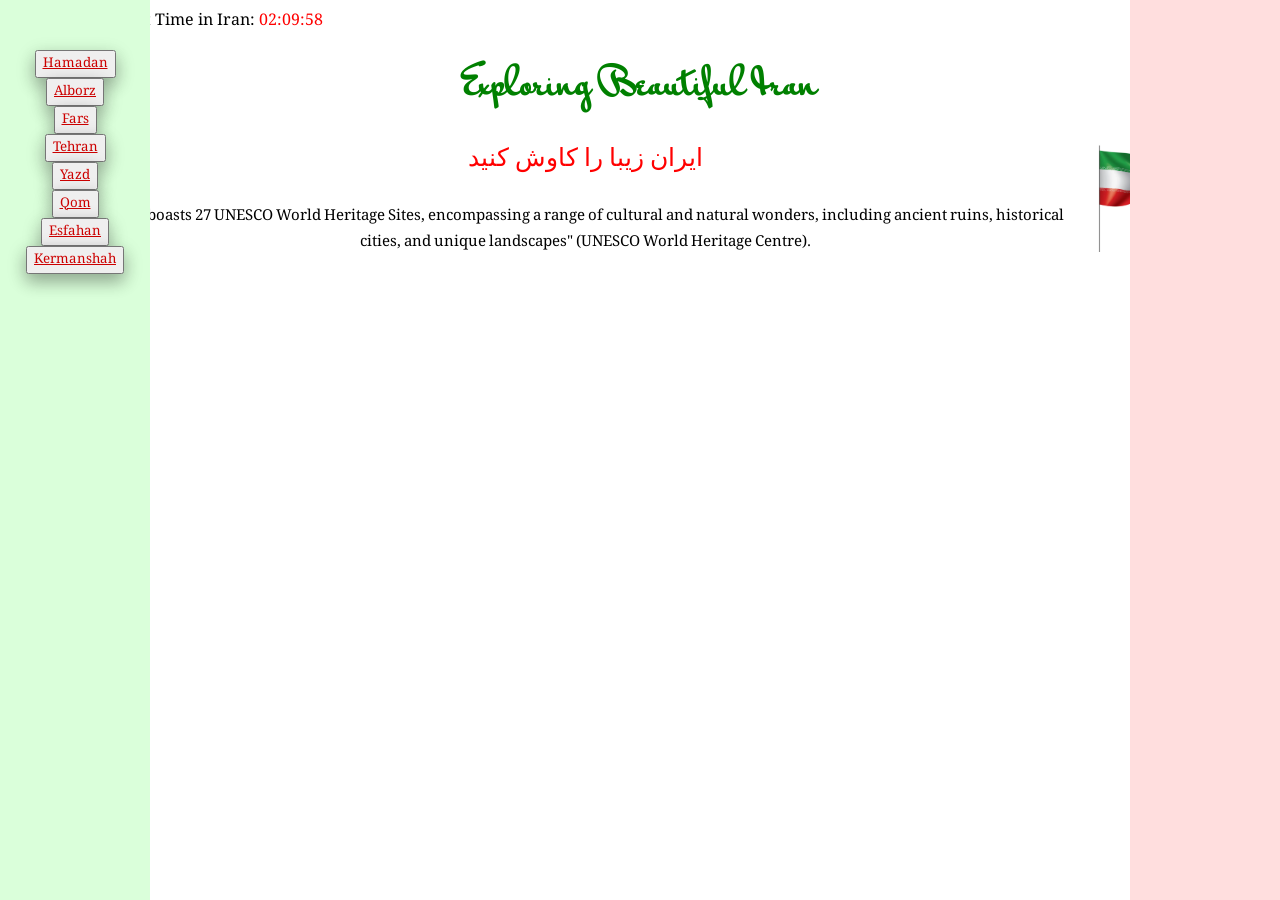
==== commit 0649d502: "Updates" ====
--- a/index.html
+++ b/index.html
@@ -6,7 +6,7 @@
 	<meta http-equiv="X-UA-Compatible" content="IE=edge">
 	<meta name="viewport" content="width=device-width, initial-scale=1">
 	<meta name="description" content="Update your description here" />
-	<title>Update your title here</title>
+	<title>Interactive Map of Iran</title>
 	<!--
 		This is where you should link your CSS file.
 	-->
@@ -14,220 +14,30 @@
 </head>
 
 <body>
+	<!-- Asked ChatGPT to help me with an interactive button for each city. -->
+	<div id="leftMenu">
+		<button id="myButton"><a href="hamadan.html">Hamadan</a></button>
+		<button id="myButton"><a href="alborz.html">Alborz</a></button>
+		<button id="myButton"><a href="fars.html">Fars</a></button>
+		<button id="myButton"><a href="tehran.html">Tehran</a></button>
+		<button id="myButton"><a href="yazd.html">Yazd</a></button>
+		<button id="myButton"><a href="qom.html">Qom</a></button>
+		<button id="myButton"><a href="esfahan.html">Esfahan</a></button>
+		<button id="myButton"><a href="kermanshah.html">Kermanshah</a></button>
+	</div>
+	<div class="right-column">
+	</div>
 	<main class="content-container">
-		<h1>Explore Beautiful Iran</h1>
-		<img src="images/iranian-flag.png" alt="">
+		<div>
+			<span id="label">Current Time in Iran: </span>
+			<span id="iranTime"></span>
+		</div>
+		<h1 class="headline-one">Exploring Beautiful Iran</h1>
+		<img src="images/iranian-flag.png" alt="" class="flag">
 		<h2>ایران زیبا را کاوش کنید</h2>
 		<p>"Iran boasts 27 UNESCO World Heritage Sites, encompassing a range of cultural and natural wonders, including
 			ancient ruins, historical cities, and unique landscapes" (UNESCO World Heritage Centre).</p>
-		<?xml version="1.0"?>
-
-		<!--********* Copyright (c) 2024 Pareto Softare, LLC DBA Simplemaps.com ***************************************
-			************* Free for Commercial Use, full terms at  https://simplemaps.com/resources/svg-license ************
-			************* Attribution is appreciated! https://simplemaps.com *******************************************-->
-
-		<svg baseprofile="tiny" fill="#6f9c76" height="907" stroke="#ffffff" stroke-linecap="round"
-			stroke-linejoin="round" stroke-width=".5" version="1.2" viewbox="0 0 1000 907" width="1000"
-			xmlns="http://www.w3.org/2000/svg">
-			<g id="features">
-				<path
-					d="M115.1 89.3l-0.3 0.3-5.2 5.6-1 2.5-1.4 6.4 0.7 3.5 1.2 3.2 0 3-1.8 3.2-8.1 8.3-2.6 4.5-0.5 2.6 0.6 2 3 4.1 0.3 0 0 0.8 0.3 0.5 0.3 0.3 0.3 0.5 0.3 1 0.1 0.7-0.2 0.3-0.1 0.3-0.1 2 1.7 16.1 1 1.3 0.2 0.4 0 0.3 0.4 3.6-0.2 0.3-0.4 0.2-0.5 0.4-0.2 0.7 0.4 0.9 0.6 1.2 0.3 1.1 3.2 3.8 1.1 2.7-0.5 7.4 0.7 3.1 1.7 2.7 13.8 9.1 6.1 1.1 5 0 6.6 6 0.8 1.6 5.8 3.3 2 1.9 2.2 0.9 1.4-1 0.8-1.2 0.1-0.5 0.7-1.7 1.6-1.9 2.8-1.8 2.3-0.5 1.2 0.1 1.3-1.2 2-1.3 2.1 0.3 1.5 1.5 1.9 1.2 2.4 0.5 1.5 1.3 0.2 1.3-0.6 0.8 1.8 5.5 0 3.9 1.7 2.5 4.6 0.6 11.2-1.3 6.5 14.6-1.2 0.4-1.4 0.8-0.2 1.2 0.4 1-0.3 0.9-0.8 1.6-2 2.3-3.5 1.6-5.4-0.5-4.9-1.4-1.8-1.2-0.8-0.9-0.9-0.8-0.7-0.9-0.3-0.7-0.6-0.5-24.3 2.3-11.9-1.7-4.1 1.6-1 1.4-0.1 2.8-2.3 3.5-7.6 2.4-1.5 1.6-0.5 0.9-1 1.1-0.7 2.8-2.6 3-0.8 1.9-1.8 1.9-1.6 0.9 0 0.1-1.1-0.4-1.2 0-1.6 0.8-0.8 0.2-1 0.7-1 0.3-1-0.1-0.9-0.9-0.3-0.9 0.3-1.2 0.6-1.2 0.6-1 0.1-1.1-0.5-1.2-1.5-1.9-0.2-1.2 0.1-2.7-0.3-1.2-0.6-0.6-0.9-0.7-0.3-0.7 1.2-0.8-0.9-1.1-0.4-1-0.1-2.5-0.2-1.4-0.5-1.5-0.8-1-1.2-0.1-2.7 1.1-1.3 0.1-1.3-0.6-0.6-0.6-0.1-0.6-0.1-0.6-0.2-0.7-0.4-0.6-0.4-0.4-0.3-0.4-0.1-0.9-0.6-0.6-0.7-0.7-0.2-0.1-0.7-0.9 0.1-0.9 0.2-0.2 0.6-0.2 0.2-0.1 0-1.3 0.5-2 0.9-2.1 0.1-1.1-0.5-1.3-1.1-2.1-0.7-0.9-0.8-0.4-0.6-0.1-0.6-0.1-0.5-0.4-0.4-0.5-0.6-0.5-0.7-0.1-1.4 0-1.3-0.2-0.9-0.7-0.4-1 0.5-1.4 1.7-2.1 0.7-1 0.2-1.5-0.2-1.3-0.4-0.9-0.3-1.1 0.2-1.6 0.6-0.6 0-0.7-0.3-0.5-1-0.5-0.5-0.6-0.4-0.2-0.4 0-0.9 0.3-0.5-0.1-0.2-0.3-0.2-0.9-0.2-0.4-0.4-0.2-0.3-0.1-0.3-0.2-0.3-0.4-0.4-1 0-0.6 0.6-1.7 0.3-1.1-0.3-1-0.4-1-0.2-1.2 0.4-1.1 0.6-0.5 0.6-0.4 0.6-0.7 0.1-1.9-1.1-1.3-2.7-1.7-0.4-0.8-0.2-0.8-0.5-0.6-1.7 0.3-0.4-0.5-0.7-1.7-0.7-0.6-1.8-0.1-0.6-0.4-0.3-1 0.6-1.7-0.2-1-0.2-1.3 0.1-1.4 0.3-1.5 0.4-1.2-0.2-1-1-0.8-1-1.1 0.2-1.8 0.4-0.5 1.7-1.3 0.4-0.8-0.1-0.6-1.7-2.1-1.2-1-1.3-0.6-1.3 0.1-0.6 0.4-0.7 0.2-0.7 0-0.3-0.7 0-0.4 0.2-0.9-0.1-0.3-0.3-0.3-0.3 0.1-0.3 0.1-0.4-0.1-0.5-0.7-0.3-0.7-0.2-0.7-0.2-0.6-0.6-0.3-1.6-0.9-0.6-0.1-3.1 0.3-1.6-0.2-0.8-1.3 0.1-0.5 0.1-0.2 0.5-0.6 0.4-0.7-0.1-0.7-0.2-0.9 0.1-0.7 0.3-0.7 0.4-0.8 0.4-0.9 1.1-1.3 0.5-0.9 0.4-1.2 0.4-0.8 0.6-0.5 0.9-0.4 0.3-0.4-0.4-1.1 0.1-0.6 0.3-0.3 0.9-0.4 0.3-0.4 0.3-0.9 0.3-1.2 0.2-1.1-0.2-2.9 1.3-1.5 1.7-1.4 1.1-1.5 0-0.9-0.4-1-0.6-0.8-0.6-0.6-0.8-0.3-0.6 0.2-1.5 0.9-2.4-0.5-0.7-0.3-0.4-0.3-0.1-0.5 0.1-1 0-0.5-0.1-1.6 0-0.7 0.6-2.4 0-1-0.4-3.1 0.2-2.4 0-1.2-0.3-1-0.3-0.4-0.4-0.3-0.9-0.2-0.5-0.3 0.1-0.4 0.4-0.4 0.2-0.5-0.2-1-0.2-0.8-0.1-0.7 0.2-1.2 1.2-4.4-0.2-1.8-2.5-1.2-0.8-0.7-0.6-0.9-0.5-1.4-0.2-0.4-0.1-0.5 0-0.5 0-0.6-0.4-0.3-0.4-0.4-0.3-0.4-0.2-0.9-0.1-0.5-0.3-0.4 0.7-1.1 0.7-0.6 0.5-0.8-0.4-2.4 0.2-0.9 0.9-1.9-0.4-1.5-1.8-1.2-2.1-1.2-1.2-0.9 0-0.5 0.3-1.1-0.1-0.6-0.5-1.2-0.2-0.5 0-0.5 0.1-0.4 0-0.5-0.5-1.2-0.3-1.3-0.2-0.6-1.3-1.4-0.2-0.8 0.5-0.7 0.9-0.6 0.7-0.3 0.8 0 1 0.1 1.1-0.1 2.6-0.7 1.1 0.2 3.2 1.6 1.2 0.1 1.1-0.3 2.4-1.1 0.9-0.6 0.8-1.3 0-1.1-0.1-1.1 0.2-1.4 0.5-0.7 0-0.7-0.1-0.8-0.1-0.9 0.1-1 0.2-0.8 1.5-3.1 0.3-0.8 0-0.3 0.1-0.7-0.2-2 0.2-0.7 5-4.1 1.2-0.4 0.7 0.6 1.3 1.9 0.6 0.7 2.8 1.3 0.9 0.8 3.9 2.8 0.1 0.2 0.7 0.4 0.1 0.1 1 0.2 1.1 0-0.1 0.3-0.2 0.2 1 0.7 0.6 1.3 1.4 5.9 0.6 1.2 0.9 0.9-0.4 0.7 0.2 0.4 1.2 0.9 0.3 0.1 0.5-0.1 0.3 0.1 0.2 0.3 0.1 0.3 0.2 0.2 1.7 1.1 0.2 0.4 0.2 0.4 0.4 0.6 0.5 0.6 0.4 0.2 0.4 0.6 0.8 2 0.3 0.6 0.4 0.6 0.3 0.6 0.5 3.1 0.3 0.9 1.3-0.4 4.9 1.6 0.1-0.1 0.3-0.2 0.5-0.2 0.4 0.1 0.1 0.4-0.1 0.5 0 0.6 0.5 0.2 0.6 0.1 0.6 0.4 0.3 0.7-0.4 0.9 0.3 0.6 0.4 0.3 0.5 0.2 0.4 0.5 0.2 0.5 0.4 1.3 0.2 0.5 0.5 0.3 1.1 0.5 0.2 0.4-0.1 0.7-0.2 0.5-0.1 0.5 0.1 0.6 0.5 0.7 1 0.7 1.1 0.5 0.5 0.1z"
-					id="IR02" name="West Azarbaijan">
-				</path>
-				<path
-					d="M186.7 76.9l0.3 1.2 0.2 0.1 0.1 0.6 0.6 0.8 1.5 0.7 0.7 1.2 0.8 3.7-0.2 1.2-0.3 1.1-0.9 1.4-4.1 2.8-3 0.4-1.8 1.1-2.1 0.4-2.2-1.8-1 0-0.1 1 0 1.7-0.3 1.7-0.7 0.6-2.5-0.6-1.7 0.2-0.5 0.8-1.3 0.8-1.9 2.5-0.7 3.7 1.3 3.3 2.4 1.4 3.2-1.2 3.3-1.8 3.1-0.8 7 2 2-1.6 1.8-2.5 2.9-2.2 0.6-0.8-0.7-0.2-0.7-1 5.4-9.4 3.6-2.4 1.9 0.1 3.2-1.9 3-2.7 1.9 0.7-0.7 6.9 0.8 1.1 0.1 4.5 2.7 6.8-0.5 4.1-1.7 2.3 0 1.7 2.5 1.4 0.9 3-2.3 1.5-3.4-0.5-3.2 0.9-2 2.2-3.8 2.7-1.4 2.8-1.2 1.6-1 2.2-0.2 3.1 0.5 1.8 2.3-0.9 3-0.3 1.5 1.4 0.6 0.5 1.4 0.2 10.6-1.5 3.3 1.6 1.4 4.4 0.3 4.8 2.4 5.9 3.7 5.1 3.1 2.9 0.5 1-0.5 1.7-1 2.3-0.4 5.4 1.4 6.5 4.6 2.8 0.3-0.1 1 0.2 3.5 1.8 1.2 1.1 0.4 4.3 1.2 2.9 2.9 1.9 1 1 2.2 1.8-0.2 0.3-0.2 0.9 0.4 0 0.4-0.5 0.7-0.3 1.6-0.1 0.7 0.4 0.6 1.3 0.5 0 0.6 0.3 0.7 0.3-0.6 0.3-1.6 1.3-3.5 1.4-11.3-1.2-3.1 0.5-4.4-0.7-14.8 1.8-1.7 0.7-1.6 0.9-2.6 2.8-3.1 1.5-1.4 1-2 3.3-7.1 7.3-0.9 1.8 0 2.9 0.3 1.9-11.2 1.3-4.6-0.6-1.7-2.5 0-3.9-1.8-5.5 0.6-0.8-0.2-1.3-1.5-1.3-2.4-0.5-1.9-1.2-1.5-1.5-2.1-0.3-2 1.3-1.3 1.2-1.2-0.1-2.3 0.5-2.8 1.8-1.6 1.9-0.7 1.7-0.1 0.5-0.8 1.2-1.4 1-2.2-0.9-2-1.9-5.8-3.3-0.8-1.6-6.6-6-5 0-6.1-1.1-13.8-9.1-1.7-2.7-0.7-3.1 0.5-7.4-1.1-2.7-3.2-3.8-0.3-1.1-0.6-1.2-0.4-0.9 0.2-0.7 0.5-0.4 0.4-0.2 0.2-0.3-0.4-3.6 0-0.3-0.2-0.4-1-1.3-1.7-16.1 0.1-2 0.1-0.3 0.2-0.3-0.1-0.7-0.3-1-0.3-0.5-0.3-0.3-0.3-0.5 0-0.8-0.3 0-3-4.1-0.6-2 0.5-2.6 2.6-4.5 8.1-8.3 1.8-3.2 0-3-1.2-3.2-0.7-3.5 1.4-6.4 1-2.5 5.2-5.6 0.3-0.3 0.8 0.2 0.9 0.6 0.3 0.1 0.3 0 1.3 0.1 2.7 0.6 4.2 0.1 2.4 0.9 1.1 0.5 9.9 2.1 3.1 1.4 2.8 0.7 0.4-0.1 3.2-0.4 0.8-0.4 2.4-1.8 1-0.4 0.6-0.2 1.8-0.1 1.1-0.3 0.5-0.1 0.7 0.2 4.9 2.1 0.8 0.3 0.9-0.1 1-0.4 0.8-0.5 0.7-0.6 0.7-0.7 0.5-0.9 1.3-2.7 0.6-0.8 0.9-0.7 2.7-1.4 0.8-0.8 0.8-1.8 0.6-0.9 0.3-0.3 0.8-0.5 0.4-0.3 0.3-0.3 1.2-2.1 0.6-0.8 0.7-0.6 0.8-0.3 0.8-0.1 1.3 0.6 0.7 0.2 0.6-0.1 2.8-1.6z"
-					id="IR01" name="East Azarbaijan">
-				</path>
-				<path
-					d="M254.6 194.6l-0.7-0.3-0.6-0.3-0.5 0-0.6-1.3-0.7-0.4-1.6 0.1-0.7 0.3-0.4 0.5-0.4 0 0.2-0.9 0.2-0.3-2.2-1.8-1-1-2.9-1.9-1.2-2.9-0.4-4.3-1.2-1.1-3.5-1.8-1-0.2-0.3 0.1-4.6-2.8-1.4-6.5 0.4-5.4 1-2.3 0.5-1.7-0.5-1-3.1-2.9-3.7-5.1-2.4-5.9-0.3-4.8-1.4-4.4-3.3-1.6-10.6 1.5-1.4-0.2-0.6-0.5-1.5-1.4-3 0.3-2.3 0.9-0.5-1.8 0.2-3.1 1-2.2 1.2-1.6 1.4-2.8 3.8-2.7 2-2.2 3.2-0.9 3.4 0.5 2.3-1.5-0.9-3-2.5-1.4 0-1.7 1.7-2.3 0.5-4.1-2.7-6.8-0.1-4.5-0.8-1.1 0.7-6.9-1.9-0.7-3 2.7-3.2 1.9-1.9-0.1-3.6 2.4-5.4 9.4 0.7 1 0.7 0.2-0.6 0.8-2.9 2.2-1.8 2.5-2 1.6-7-2-3.1 0.8-3.3 1.8-3.2 1.2-2.4-1.4-1.3-3.3 0.7-3.7 1.9-2.5 1.3-0.8 0.5-0.8 1.7-0.2 2.5 0.6 0.7-0.6 0.3-1.7 0-1.7 0.1-1 1 0 2.2 1.8 2.1-0.4 1.8-1.1 3-0.4 4.1-2.8 0.9-1.4 0.3-1.1 0.2-1.2-0.8-3.7-0.7-1.2-1.5-0.7-0.6-0.8-0.1-0.6-0.2-0.1-0.3-1.2 0.3-0.2 0.5-0.6 0.2-0.4 0.8-2.3 1.7-2.8 0.2-0.6 0.4-0.5 2.3-1.4 4.7-1.8 0.5-0.3 1.4-0.8 1.6-1.6 2.4-3 1.5-1.3 2-1.1 3.3-1.2 1-0.1 0.6-0.4 2.5-2.5 0.9-0.5 5.6-3.2 2-2.1 0.8-0.7 0.9-0.7 1.1-0.3 3.6 0.1 0.6-0.2 0.5-0.4 0.5-0.8 0.7 0.1 0.9 0.7 2.9 2.7 7.9 9.5 3.2 3 1.3 1.8 1.1 2.2-0.5 0.2-1.2 0.4-2.5 1.7-3 0.5-1.5 0.9-1.4 1.3-0.9 1.7-0.1 2.1 0.7 1.6 1.1 1.7 2.7 2.6 2.7 1.1 0.7 0.7 1.4 3 0.3 0.8-0.1 0.8-0.2 0.9-0.3 0.8-0.5 0.6-1.9 1.2-8.7 1.6-0.2 0.4 0 0.4-0.1 0.4-2.5 1.5-0.4 0.7 0.1 2.5 0.9 1.7 3.1 2.5 6.2 3.1 0.6 0.5 0.1 0.5 0.3 0.9-0.2 1.2 0.1 1 2.2 1.8 0.8 1.1 0.8 0.8 1.5 0 2.4-1.1 1.1 0 0.5 1.3 0.3 1.6 0.7 0.8 0.7 0.7 0.8 1.3 0.8 0.8 0.7 1 1.1 1.5 0.7 0.8 1.2 2.1 1.5 1.5 0.3 0 0.3 0.6 1.5 1.4 0.9 1.3 0.3 1.1 1.1 0.4 1.8 0.4 0.7 0.8-0.4 1.1-10.6 12.7-1 2.3-0.4 3.2-1.5 2.3-0.1 3.3 4.3 12 7.8 12.3 2.6 2.7 3 2.4 1.6 2 0.1 1.7-0.2 2.6 0.4 3.1 0.5 1.4-3.2-1.7-1.6 0.5-1.9 1.3-1.7-0.2-1.3-0.8-0.9 0.4-0.6 1 0 1-0.7 1-1.4 0.3-3.5-3.7-2-0.7-1.3 0.4z"
-					id="IR03" name="Ardebil">
-				</path>
-				<path
-					d="M274.7 195.8l-0.5-1.4-0.4-3.1 0.2-2.6-0.1-1.7-1.6-2-3-2.4-2.6-2.7-7.8-12.3-4.3-12 0.1-3.3 1.5-2.3 0.4-3.2 1-2.3 10.6-12.7 0.4-1.1-0.7-0.8-1.8-0.4-1.1-0.4-0.3-1.1-0.9-1.3-1.5-1.4-0.3-0.6 2.2 0.2 1.1-0.3 1.3-0.6 1.2-0.7 0.9-1 1-0.5 1.6 0 3 0.6 0.1 5.3-0.5 1.7 0.3 1.3 0.1 3.2 0.9 2.2 0.7 7.3 1.9 7-0.4 1.1 0 1.4 0.2 1.3 0.4 0.9 1.6 2.7 0 0.6-0.1 0.6-0.1 0.4 0.5 2.3 1 2.3 2.4 3.6 3.2 3.3 3.4 2.5 7.6 3.9 3.5 1.2 18.1 2.5 2-0.3 1.6-0.7 1.5-0.3 1.7 0.9-0.5 0.1-0.5-0.2-0.3 0-0.3 0.5 3.9 1.5 6.1 1.4 2.2 0.9 1.5 1.4-0.2 2.1 0.4 0.8 0.6 2.2 0.5 0.8 0.7 1.1 1.1 3.2 1.4 2.3 1.6 1.6 3.4 2.6 2.4 2.8 0.7 0.4 0.9 0.3 2.9 2 0 0.2-0.4 1.5-1.6 2.3-2.5 1.3-1.9 1.8-1 4.9-2.9 5.2-2.5 1.6-6.4-0.6-3.9 0.8-1 0.6-1 0.3-8.8 4.8-2.4 0.4-4.3-0.8-1-0.7-1.5-0.3-2.4 0.1-6.4-1.9-2.9-2.7-2.7-3.4-0.6-1.9-0.1-1-4.4-2.1-2.8-9.7-2-3.2-5.2-5.6-7.1-4.5z"
-					id="IR19" name="Gilan">
-				</path>
-				<path
-					d="M115.5 266.1l0-0.1 1.6-0.9 1.8-1.9 0.8-1.9 2.6-3 0.7-2.8 1-1.1 0.5-0.9 1.5-1.6 7.6-2.4 2.3-3.5 0.1-2.8 1-1.4 4.1-1.6 11.9 1.7 24.3-2.3 0.6 0.5 0.3 0.7 0.7 0.9 0.9 0.8 0.8 0.9 1.8 1.2 4.9 1.4 5.4 0.5 3.5-1.6 2-2.3 0.8-1.6 0.3-0.9-0.4-1 0.2-1.2 1.4-0.8 1.2-0.4 1.3 1.4 23.8 4.7 0.1 0.3 1.5 1.6 0.3 0.7 0.2 1.1 0.5 1.3 0.5 1.1 0.4 0.7-0.4 0.4-0.1 0.6 0.3 1.4-0.1 0.4-0.2 0.4-0.2 0.3 0.1 0.5 0.2 0 0.8 0.1 0.9 3.3 0 6-1 4.2-1.9 2-0.8 2.1 0.7 1.5 12.9 7.9 0.9 0.8 0.9 1.6 0.5 1.3-7-3.8-1.7 0.4 0.9 2.4 1.3 1.8 0.6 1.2 0 1.5-3.4 1.1-1.3 1.3-1.6 0.7-1.4-0.4-2.2-4.6-1.1 0.1-2.5 2.8-0.7 1.4 3.3 4.9 5 11.4 2.3 2.8 2 1.2 2.7 2.7 1.3 5.3-1 4.3-1.6 2.6-1.6 1.4-1-0.5-1.5-3.8-0.9 0.3-0.5 1.6-1.8 0.9-2.8 0.8-1.5 0.8-1.4 0.1-2.1-0.3-7.2-8.2-5.4-2.5-1.8-1.6-1.4-0.1-0.5 1.1 0.8 1.7-0.1 2-1.6 1.5-6.8 0.4-0.5 1.1-0.3 3.8-0.9 0.5-1.9-0.1-2.9 0.3-2.8 2.9-2 0.7-0.6 1.3 0 1.6-1 1.2-1.6 0.2-0.9 1.3-0.2 1.9-1.8 0.9-3.2 0.5-4.2-0.5-2.9 0.3-1.5-1.7-0.1-2.3 0.4-1.7-0.2-1.2-1.1 0.1-2-1.4-11.3-15.5-9-7.1-1.3-0.4 0.1-0.2-0.3-1.7-1.1-1.3-2.6-2.4-3-4.8-0.7-1.7 0-0.5 0.1-0.5 0.3-0.4 0.4-0.3 0.1-0.2 0.1-0.2-0.1-0.3-0.1-0.2-0.6-1.1-0.4-1.2 0.2 0 0.3 0 1.4 0.4 0.1-0.8-0.4-2.2 0-1 0.1-1 0.4-0.9 0.6-0.7 1-0.3 3.3 0.1 0.9-0.2 2.4-1.3 1.9 0.1 0.9-0.1 0.8-0.7 0.6-1 1.4-0.9 0.8-0.7 0.5-0.9 0.1-0.9-0.3-0.8-0.8-0.5-1-0.2-0.9 0.5-0.8 0.5-0.9 0.4-2 0.4-1 0-0.9-0.4-0.4-0.3-0.3-0.3-0.2-0.4-0.2-1.2-0.2-0.2-0.4-0.1-1.4-0.5-0.8 0-0.8 0.3-0.9 0.5-0.9 0.3-3-0.1-1.5 0.5-0.5-0.1-0.5-0.1-0.5-0.1-1.1 1-0.9 0.5-1 0.1-0.8-0.6-0.5-0.1-1.8 0.6-0.8-0.3-0.6-0.8-1.2-2.9-2.2-3.1-1.4-1.3-1.3-0.3-0.6-0.4-1.7-1.6-1.8-0.6z"
-					id="IR16" name="Kordestan">
-				</path>
-				<path
-					d="M144.8 307.8l1.3 0.4 9 7.1 11.3 15.5 2 1.4 1.1-0.1 0.2 1.2-0.4 1.7 0.1 2.3 1.5 1.7 2.9-0.3 4.2 0.5 3.2-0.5 1.8-0.9 0.2-1.9 0.9-1.3 1.6-0.2 1-1.2 0-1.6 0.6-1.3 2-0.7 2.8-2.9 2.9-0.3 1.9 0.1 0.9-0.5 0.3-3.8 0.5-1.1 6.8-0.4 1.6-1.5 0.1-2-0.8-1.7 0.5-1.1 1.4 0.1 1.8 1.6 5.4 2.5 7.2 8.2 2.1 0.3 1.4-0.1 0.1 0.9-0.3 1.6-1.6 1.8-1.8 4.2-2.2 3.3-4.7 0.5-1.5 0.6-0.7 0.9 0.4 2.3 2.4 1.9 3.5 1.9 1.5 0.3 1.3 0.7 0.7 2.3 1.2 1.9 4-4.2 2.2-1 1.1-0.2 0.9 1.4 0.5 2.3-0.6 3.8 0.2 2.6-1.5 1.2-5.3-1.1-4.6 0.3-1.8 2.6-0.8 1.6-3.2-0.4-1.4 0.4-0.9 0.6-0.1 1.3 0.4 3-0.3 3.2-2.3 1.2-3.3 0.2-2.7 1.3-0.3 0.8 0.1 0.6 0.3 0.4 0.3 0.3 0.2 0.5 0.1 0.6-0.1 1.1 0 0.6 0.2 0.4-0.7 1.1-0.8 0.6-0.8-0.2-1.6-0.2-7.5 1.8 0 1.7 1.3 2 0.7 1.4-0.7 3.7-1 1.9-7.4-0.3-8 2-5.5-0.4-11.8-3.9-3.5-3-3.1-1.9-3.8-0.9-3.8-0.3-7.1-2.9-7.3 1-2.7-0.1-0.9 1 0.6 2.2-0.5 3.6-1.8 5.7-1 8.2-1 0.9-0.2-0.5-2.2-1.6-0.7-0.7-0.7-0.9-0.4-0.9-0.4-1-0.2-1.2-0.3-0.9-0.6-0.7-0.8-0.6-0.6-0.7-4.2-7.7-0.1 0-0.1-0.1-0.1 0-1.4 0.2-1.2-0.1-1.1-0.6-0.9-1.3 1-0.5 0.4-0.3 0.4-0.4 0.7-1.6 0.4-1.5 0.6-1.2 1.1-1 0.7-0.8 1.9-1.5 0.5-0.7 0-0.6-0.3-0.5-0.3-0.5-0.3-0.6 0.1-0.6 0.7-1 0.2-0.6 0.7-2.7 0.1-1.4-0.3-1.3-0.7-1.1-1-0.6-1 0-1 0.7-0.9-0.6-0.6-1.3-1.4-4.7 0.4-0.7 2.5-0.6 0.4-0.3 0.3-0.3 0.2-0.4 0.3-0.5 0-1.7-0.4-2.3 0.2-1.6 1.9 0.6 1.6 0.8 1.4 0.4 3.3 0.2 1 0.4 0.3-0.1 0.2-0.3 0.1-0.6 0-0.7-0.1-0.3-0.6-0.8-0.1-0.9 0-1.1-0.2-1.1-0.2-0.4-0.2-0.3-0.2-0.3-0.2-0.6-0.2-0.5-0.3-0.4-0.4-0.3-0.4-0.3-0.7-0.8 0.4-0.9 1.3-1.5 0.1-0.7-0.1-1.1 0.1-0.7 0.5-0.7 0.6-0.2 1.3-0.1 1.3-1 0.3-1.4-0.1-1.4 0.3-1.1 1.1-0.1 0.8 0.5 0.6 0.3 1.3 0.4 0.7-0.9 0.3-1.4 0.4-1.1 0.2-1.1-0.5-1.5-0.1-0.8 0-0.7 0.2-0.7 0.5-0.5 0.3-0.1 0.7 0 0.3-0.2 0.1-0.3-0.1-0.7 0-0.2 0.6-1.1 0.4-0.1 0.7 0.2 1 0.6 0.5 0.2 0.6 0 1.4 0.6 0.7-0.2 0.7-0.6 1.3-0.8 0.4 0 0.9 0.2 1.2-0.4 0.6-0.1 0.5-0.3 0.4-0.7-1-1.1 0.6-1.7 1-1.7 0.2-1.5-0.7-0.6-1.8 0-0.7-0.5-0.1-0.9 0.4-0.7 0.6-0.7 0.2-0.6z"
-					id="IR17" name="Kermanshah">
-				</path>
-				<path
-					d="M126 402.2l1-0.9 1-8.2 1.8-5.7 0.5-3.6-0.6-2.2 0.9-1 2.7 0.1 7.3-1 7.1 2.9 3.8 0.3 3.8 0.9 3.1 1.9 3.5 3 11.8 3.9 5.5 0.4 8-2 7.4 0.3 1-1.9 0.7-3.7-0.7-1.4-1.3-2 0-1.7 7.5-1.8 1.6 0.2 0.8 0.2 0.7 0.9 1 2.5 0.5 2.8-0.3 1.8-0.6 1.2-1.1 1.2-2.7 1.8-0.9 1.3-16.5 4.7-2.9 2.8-1 2.5-0.9 0.1-0.8 0.4-0.1 0.8-0.7 2.2 0 0.4 0.8 0.5 1 1.8 1.5 0.8 1.2 1.6 1 0.4 2.6 1.5 0.5 0.2 0.2 0.5-0.1 0.6-0.6 1 0.2 0.4 0.6 0.8 0.6 0.5 0.9 0.4 1.7 0.6 0.1 0.2 0.1 0.2 0.1 0.3 0.4 0.1 0.2-0.1 0.3-0.2 0.3-0.1 0.4 0.1 0.2 0.2 0.2 0.3 2.4 1.8 0.8 0.3 0 0.8 0.9 0.9 1.2 0.7 2 0.5 5.8 2.9 0.5 0.6 0.2 0.7 0.6 0.2 0.7 0 0.5 0.3 1.2 1.3 0.9 1.8 0.6 0.6 0.9 0.3 0.7 0.4 1.5 1.7 5.6 7.3 7.6 16 0.9 1.3 0.6 0.6-4.4 10.1-3.4 4.7 0.1 2.9 0.5 3.5-1.7 2.8-4.9 3.2-1.2 0.5-0.1-0.1-1-0.4-0.7-0.1-0.4-0.5-0.4-0.5-0.6-0.4-0.7-0.2-0.3-0.3-0.1-0.4 0.1-0.8 0.2-0.6 0.3-0.5 0.2-0.5 0.1-0.8-0.2-0.7-1-0.7-0.2-0.8-0.5-0.2-0.3-0.3-0.8-1.2-0.2-0.3-0.2-0.3-1.4-1.3-0.2-0.3-0.3-0.8 0-0.3 0.2-0.2 0.4-1 0.2-0.3 0.2-0.4-0.1-0.6-0.2-0.4-1.3-1-0.8-1-0.5-0.9-0.6-0.7-1-0.5-2.7-0.9-0.6-0.1-2.2 1.2-0.8 0.3-1.7 0.2-1.5-0.3-1.4-0.8-1.5-1.1-14.2-12.4-2-2.2-3-1.9-2.2-1.7-0.2-0.1-4.4-2.6-1.3-1.3-4.7-2.2-5-1.6-5.5 0.6-2.8-0.3-1-2.3 0.6-0.6 0.8-0.7 0.7-0.7 0.3-1-0.3-0.7-0.7-0.6-0.9-0.4-2-0.3-0.7-0.5 0.1-0.7 0.9-0.5 1-0.1 0.8 0 0.8-0.1 1-0.8 1.3-1.2 0.6-0.8 0.3-0.8 0-0.5-0.5-0.3-0.2-0.5 0-0.5 0.3-1.1 0-0.6-0.4-0.9-0.7-0.7-1.5-1.2-1.9-2.6-1.6-1.6-0.2-0.8 0-0.9-0.2-1.2-0.3-1-0.6-1-1.6-2-0.1-0.1-0.2-0.1-0.1-0.1-0.1 0-0.2-0.1-0.3 0.1-0.2 0.1-0.9 0.8-1.4 0.2-1.4-0.3-0.8-0.7 0.7-1 2.3-1.3 0.5-0.9-0.3-1.3-1-0.6-0.8-0.9 0.2-1.7-1 0.2-2.3 0.1-0.9 0.3-1.4 1.4-0.7 0.5-0.9 0.2-0.3-0.4 0-2-0.1-0.4z"
-					id="IR05" name="Ilam">
-				</path>
-				<path
-					d="M213.4 487.9l1.2-0.5 4.9-3.2 1.7-2.8-0.5-3.5-0.1-2.9 3.4-4.7 4.4-10.1 2.5-3.8 6.5-17 2.5-1.9 11.6-0.8 3.3-1 5-0.4 4.9 1.5 2.4 2.3 3 0.9 10.4 1.1 11 7.6 6.6 0.6 3.5-0.7 2.2 5.6 2.6 1.4 4.1-0.3 4.7 1.8 1.9 2.6-1 1.6-1.2 4.2 0.2 1.6 0.7 3.4 7.1 11.2 1.5 3.8 1.1 1.5 1.2 0.8 0.7 0.8 2.2 0.7 0.8 0.8 0.6 1.5 1.3 4.6 1.4 3.4 1.5 2.3 2.3 2.1 0.9 1.6 4 4.3 1.4 3.1-0.1 2.6-2.6 3.2-1.7 3.2-3.1 4.2-5.6 5.1-3.7 1.5-1.6 1.2-1.2 1.6-0.7 1.8 0 3.2 2.1 7.8 0.2 2.2-0.3 0.9-0.2 1.6-0.4 1.8 0.3 1.3 8-1 1.9 2.4 3.7 3.7 4.5 2.4 2.6 1.9 0.8 2.9-2.7 6.4 0.4 2.8 1.5 1.7 0.8 3.7 0.8 8.5-7.2-0.3-2.7-1.4-4.9 0.9-3 1.5-1.3-0.5-1.6-0.2-1.8 0.2-1.7 0.7-14.8 9.4-1.7 0.7-1.5-0.3-1.3-1.9-0.2-0.9 0-2.5-0.4-0.9-0.3-0.5-0.1-0.3-0.2-0.2-0.5-0.3-0.5-0.2-0.4-0.1-1-0.1-0.5 0-1 0.3-0.6 0.1-0.5-0.2-0.7-0.5-0.4-0.1-1 0.2-1.7 0.7-1 0.2-1.2-0.1-0.5-0.4 0.1-2.3-0.2-0.1-0.6-0.5-0.2-0.3 0-0.3 0-0.8 0.1-0.5 0.2-0.3-0.1-0.4-0.5-0.3-0.3 0.9-0.5 0.9-0.7 0.7-0.8 0.1-0.8-0.6-0.4-0.7-0.5-0.5-0.9-0.1-1.1-0.4-3.1-1.8-0.6-0.6-0.3-1.8-0.9-1.1-1.2-0.6-1.5-0.4 0.5-0.9 0.8-0.2 1.9 0.3 1 0 1.6-0.6 0.8-0.1 1 0.3 1.9 1 0.7 0.2 1 0.1 0.8 0.3 0.7 0.6 0.6 0.9 0.2-0.8 0.9-1.6 1.4-1.7 0.3-0.6 0-1-0.9 0.2-0.7-0.4-0.5-0.9-0.3-2-0.6 0.3-0.7 0.8-0.8 0.6 0.1-0.7 0.1-0.2 0.2-0.3-0.4-0.6-0.4 0.1-0.5 0.4-0.7 0.1-0.3-0.2-0.5-0.7-0.3-0.2-0.3 0.1-0.4 0.2-0.3 0.1-0.9-0.2-0.9-0.2-0.8-0.1-0.8 0.5-1.7-0.3-1.3 0.9-0.3 1.1 1.2 0.6 1.5 0.3 1.2 0.7 0.4 1-1 0.9-0.8 0-2.5-0.3-0.6 0.1-2.5 2.4-0.2 0.3-0.4 0.6-0.3 0.7 0.6 0.5-0.2 0.4-0.3 0.4-0.2 0.3 0.4 1.2 0.8 0.8 0.9 0.8 0.8 0.8 0.4 1 0.3 1.2 0.3 2.5-0.1 0.7-0.4 1.1-0.2 0.6 0 0.6 0.3 1 0 0.6-0.3 1.1-0.6 1-0.8 0.7-1 0.2-3.2-0.4-0.8 0.4-0.9-0.4-3.3 0-2-1.1-0.8-0.2-0.1 1 0.2 0.6 0.7 1.1 0.1 0.7-0.2 0.5-0.3 0.5-0.4 0.4-0.4 0.3-1.1 0.3-3.5-0.3 0-0.4-0.2 0.3-0.1 0.2-0.3-0.2-1.5-0.4-0.7-0.4-0.6-0.6-0.3-0.3-0.2-0.3-0.5-1.1-0.1-0.7-0.8-2.7-0.1-0.1-0.3-0.6-1-1-0.5-1.3-0.1-0.4 0.1-0.6 0.3-0.4 0.5-0.4 0.3-0.5 0.2-0.6-0.1-0.6-0.3-0.5-0.3-0.5-1.8-1.7-1.5-1.7-1-1.6-0.4-0.4-0.6-0.2-0.6 0-1.7 0.3-0.6 0-0.5-0.1-0.6-0.2-0.3-0.4-0.2-0.5-0.4-2.4-0.5-1.2-0.6-1.1-0.7-0.8-0.5-0.3-0.6-0.2-4.9-0.7-0.1-1.7 0.1-26.4-0.1-0.7-0.5-0.3-15.5 0 0.2-13.3 0.1-9.5 7.2-19.5 0.3-1.3-0.2-1.2-0.6-0.9-1.9-1.4-0.7-0.9-0.2-0.4-0.2-1-0.3-0.5-0.4-0.3-0.8-0.6-0.3-0.4-1.7-3.1-0.2-0.9-0.5-1-1.7-0.8-0.7-0.9-1.1-2.4-0.6-1z"
-					id="IR10" name="Khuzestan">
-				</path>
-				<path
-					d="M291.8 218.8l4.4 2.1 0.1 1 0.6 1.9 2.7 3.4 2.9 2.7 6.4 1.9 2.4-0.1 1.5 0.3 1 0.7 4.3 0.8 2.4-0.4 8.8-4.8 1-0.3 1-0.6 3.9-0.8 6.4 0.6 12.6 10.6 2.6 1.4 7.6 5.8 0.6 1.6 0 1.2-11.2-1.2-5.3 0.4-1.4 2.1 2.4 3.3 1.8 1.5 3.3 1 2.2 1.9-1.5 5-2.3 4.7-0.5 2.1-1.6 1.6-9.6 4.7-2.6 2.5-0.6 2.2 0.4 1.8 1.2 2.7 1.1 1.7-1.5-0.2-2.8 0.1-8.4 3.7-2.2 0.1-2.6 0.8-2.4 1.2-8.3 2.5-2 1.5-1.4 3.3-8.2 0.2-1.2-0.8-6.7-1.7-1.3 0.3-6-1-3.3-2.5 1.5-2.1-1.8-2.3-3.9-2.3-5.2 0-2.2 0.9-3.5-5.1-6-5.4-0.1-1.8 1-0.7 1.5-0.3 2-0.1 1.7-0.4 2.6-1.9 4.3-1.2 3.1 0.2 4.3 2-0.1-0.6 0.2-2.3 2.9-3.3 4.8-2.7 8.6-2.3 1-1.6-0.7-6.2-1.1-2.4-1.5-2.5-0.7-2.8-0.9-1.6-1.2-0.7-0.9-1-0.9-0.5-1.5-0.1-2.3-1.2-1.6-2.3-1.5-3.9-2.5-3.1-1-3.7 1.9-4.5 5.2-3.4 3.8-1.3z"
-					id="IR28" name="North Khorasan">
-				</path>
-				<path
-					d="M617.7 143.6l0.3 4.2-0.3 1.7 0.1 2.1 0.6 2.6 0 1.4-1 3.8 0.1 2.7 1.6 1.9 2.2 1.1 1.9 1.5 0.9 3.6-2.6 3.6-5.5 2-1.2 0.2-1.5 0.6-1.4 1.3-3.4 1.4-3.5 6.2-1.4 1.3-1.9 1.6-8.8 13.6-3.9 8.6-0.9 6.5-1.6 4.1-2.4 1.1-16.8-2.3-4 0.4-8.2 4.8-8 6.2-2.9 3.2-6.7 3.1-3.3 0.8-3.6-0.6-9.3 0.2-1.9-3-5-5.1-10.4-6.3-1.6-2.9-0.5-1.4-0.1-0.8 7.1 0.6 0.7 0.5 0.9 0.2 5.8-1.6 0.6-0.5 0.3-0.9 0-6.1-0.2-1-0.7-0.4-0.9-0.4 0.1-0.8 1.1-2.1-1.1-1.7-0.8-2.2-1-5-1.4-3.8-0.2-0.9-0.5-5 12.9 1.2 0.4-0.1 2.3 0.3 0.1-0.2 0.7-0.5 1.1-1.2 2.9 0.2 2.4-0.7 1.9-1.7 0.4-0.2 0.2-0.2 0.2 0 0.3-0.4 0.5-0.1 0.2-0.2 0.3-0.3 0.3-0.4 0.2-0.1 0.3 0.1 0.1-0.1 0-0.1 0.2 0.1 0.2-0.4 0.2-0.2 0.1 0 0.2-0.2 0.3 0.1 0.4-0.2 0.2 0 0.3-0.3 0-0.1 0.2 0 0.3-0.1 2.8 0.7 1.1 0 0.7-0.4 0.1 0 0 0.2 0.3-0.1 0.1 0.1 0.1-0.1 0.3 0 0.7-0.5 0.4-0.2 0.3-0.4 0.2-0.4 0.5-0.5-0.1-0.2 0.1 0 0-0.1 0.1-0.1 0-0.1 0.1 0.1 0-0.2 0.2-0.1 0.8-0.6 0.1 0.1 0.1-0.1 0.1 0.1 0.2-0.2 0.1 0.2 0-0.3 0.3 0 0.1-0.2 0.1 0.1 0.1 0 0.1-0.3-0.1-0.2 0.7-0.6 0.1-0.3 0.3-0.2 0.2-0.7 0-0.7 0.1-0.4 0.1-0.1 0-0.1 0.2-0.4 0-0.2 0.1-0.1 0.4-2.1-0.3-0.6-0.3 0-0.5-0.5-0.2-0.4 0-0.4 0-0.1 0-0.1 0-0.2 0.1-0.1-0.1-0.1 0-0.1 0.1-0.1 0.1 0.2 0.1-0.1-0.2-0.3 0.2 0.1 0-0.2 0.2-0.2 0.3 0-0.1-0.2 0-0.2-0.1 0 0-0.2-0.1-0.2 0.2 0-0.2-0.2 0.1 0 0.1 0 0.1-0.2 0.2 0-0.1-0.2 0.3 0-0.1-0.1 0-0.1-0.1-0.1 0.2-0.1 0.1-0.2 0.1-0.1 0-0.1-0.1-0.1 0.3 0 0-0.1-0.1-0.1 0.1-0.1-0.1-0.3 0.1 0-0.1-0.3 0.1 0 0-0.1 0.1 0.1 0-0.1-0.1-0.2 0.1-0.4 0.1-0.1 0.1 0.1 0-0.1 0.2 0 0-0.1 0.1-0.1 0-0.2 0.1 0.1 0.1-0.2 0.1-0.1-0.1-0.1 0.3 0-0.2-0.1 0.1-0.2-0.2 0 0-0.1 0.2 0.1 0-0.1 0.2 0 0-0.2 0.1-0.1 0.2 0.1 0.1-0.1-0.1-0.1 0.1-0.1-0.1 0 0.1-0.2 0.1 0 0-0.1 0.1 0 0.1-0.2 0.1 0 0.1-0.2 0-0.1 0.1 0 0 0.3 0.1-0.2 0.1 0-0.1-0.2 0.2 0 0 0.1 0-0.2 0.1 0 0.1 0.1 0.1-0.1-0.1 0.1 0.1 0.1 0.2-0.2 0.1 0.2 0.2 0-0.1 0.2-0.1 0 0.1 0 0.2-0.2-0.1-0.2 0.2 0 0.1-0.1 0.1-0.1 0.1-0.2 0.2 0 0-0.1 0.2 0.1 0-0.3 0.2 0 0-0.1 0.5-0.2 0.1 0.2 0-0.1 0.1 0.1 0.1-0.2 0.1-0.1 0-0.1 0.2 0.1 0.1 0 0-0.1-0.2 0 0.2-0.1 0-0.1 0.1 0 0.1-0.1 0.4-0.2 0.1-0.2 0.1 0 0-0.1-0.1 0-0.1-0.2 0.2-0.2 0.4-0.3 0.4-0.1-0.1-0.1 0.1-0.1 0.3 0.1-0.1-0.1 0.3-0.2 0-0.2 0.4 0 0-0.1 0.1 0 0 0.1 0.1 0 0.1-0.1-0.3-0.3 0.2-0.1 0.2-0.1 0-0.2 0.2 0.1 0.1-0.2 0.1 0 0.4 0 0.2 0-0.3-0.1 0.2-0.2-0.1 0 0.1-0.1 0-0.1 0.2 0 0-0.1 0.3-0.1-0.1-0.2 0.2 0 0-0.1 0.2-0.1 0-0.2-0.1-0.2-0.1 0 0.8-0.9 0.1 0 0.1-0.2 0.1-0.2 0.2-0.3 0-0.1 0-0.1 0-0.1 0.3 0 0.2-0.1 0-0.1 0.1 0.1 0.1-0.2 0.2-0.1-0.1-0.4 0.1 0 0-0.1 0.3 0 0.1 0 0.1 0 0.5-0.2 0.4-0.5 0.3-0.8 0.2 0 0-0.1 0.1 0-0.1-0.2 0.2 0 0.1-0.2 0.1 0 0.1-0.1 0.1 0.2 0.1-0.1 0.2 0 0-0.1 0.1 0.1 0.2-0.1-0.1-0.2 0.1 0.2 0.3-0.1 0.1 0.1 0.2-0.4 0.2 0.1 0-0.2 0.2 0.1 0-0.2 0.1 0 0.1 0.2 0.3 0 0 0.1 0.1 0 0.1 0.1 0.3 0 0.1 0.4 0.2 0 0.1-0.2 0.2 0.2 0-0.1 0.2-0.1-0.2-0.2 0.2 0-0.1-0.2 0.1 0 0-0.1 0-0.1 0-0.1 0.1-0.2 0.3-0.1 0-0.1 0.2 0 0-0.1 0.1-0.1 0-0.2 0.1 0 0-0.1 0.2-0.1 0-0.1 0.1 0.1 0.1 0 0.3 0.1 0-0.2 0.2-0.1 0.1 0.1 0.3-0.1 0-0.3 0.2 0.1 0.1-0.2 0.2 0.1 0-0.2 0.1 0 0.2-0.2 0.1 0.2 0.1-0.1 0 0.1 0.8-0.6 1.1-0.5 0.1-0.3 0.4-0.3 2.9-1.4 0.4-0.4 1-1.1 0.7-0.7 0.8-0.3 3-0.1 6.4-1.4 1.1 0 1-0.1 0.6-0.3 1-0.2 0.6 0 3 0.7 1.8 1 0.7 0.3 2.4 0 0.8 0.3 1.3 0.6 0.6 0.2 0.7 0.1 6.8-1.2 1.9 0.2 0.2 0.1z"
-					id="IR27" name="Golestan">
-				</path>
-				<path
-					d="M821.2 376.8l-3.7 0.6-29.3 0.1-6.1-2.2-4.7-7.6-2.5-2.2-4.9 1.9-4.4 2.5-14 2.1-1.3 1.5-1.3 0.9-4.8-1.5-7.5-0.9-2.5 0.9-0.7 1.7 0.2 1.4 1.9 3-0.5 3.8-1 4.2 0.5 2.5-0.1 2.2-1.2 2.9-0.8 3.2 0.3 2.5 1.3 1.2 1.1 0.8 0.5 1.4 0.4 1.6 7.1 5.2-1.4 2.6-0.3 1.6-2.3 3.8-2.1 2.1-14.8 9.9-6.6 9.9-1.5 6.6-2 3.5-1.2 1.4-1.2-0.9-3.9-5.9-4-2.5-3-1.4-1.1-0.9-4-2.3-3.1-7-3.5-23.8-1.9-3.6-2-2.6-12 2.8-9.4-1.1-2.2-3.5-2.9-16.3 0.4-9.7 5.9-17.8 3.2-5.8 18.7-13.3 4.5-4.4 0.7-3.7-1.6-3.6-13.8-10.6-5.2-1.4-11.9 3.1-18.7 8.9-19.2 5 7.5-9.4 6.1-5.5 5.4-3.2 9.9-3.8 1.4-1.1 2-4.7 8.2-14.1 0.8-4-3.1-3.6-11.2-9.1-1.3-3.3-1.5-7-0.9-11 0.7-6.3 1.9-3.7 1.3-5.4-1.2-4.7-1.9-1.1-1.5-0.1-0.9 0.3 0.1-1.6-0.3-2.1 0.3-2.6 2.8-3.7 11.3-9.2 7.5 0.4 31.2 17.3 13 2 3.6-0.9 1.8-1.6 1.5-4.6-0.3-1.9-1.7-1-0.6-0.9 0.3-1.6 2.8-3-0.2-1.4-1.6-0.8-0.9-1.4-0.4-1.5-0.6 0.3-0.7 1.7-1.3 0.2-0.8-1.6-1.3-1.5-2.3-1.6-0.3-2 2-2.4 2.8-8.4 1.7-2.3 0.5-1.8 0-1.2 0.4-1 1.3-1.5 1-1.9-0.3-2.4-1.3-2.7-4.2-4-1.1-2.5-0.6-2-0.9-1.1-21.1-1-1.8-1.3 0.7-2.1 0.6-2.2 0-2.6 1.7-1.8 5.7-3.5 0.2 0 0.7-0.1 0.1-0.1 0.4 0.1 0.1 0.2 0.2 0.2 0.4 0.9 0.3 0.3 0.7 0.3 0.8 0 0.1-0.1 0.7-0.1 0.7-0.1 0.1 0 1.6 0.5 0.4 0.2 0.1 0 4.9 2.4 0.5 0.2 0.4 0.2 0.3 0.2 0.8 0.3 0.6 0.2 2 0.4 0.5 0.2 0.2 0 0.5 0 0.9 0.1 0.3 0.1 0.4 0.1 0.8 0.4 0.4 0.4 0 0.4-0.1 0.4 0 0.5 0.8 1.4 0.1 0.4 0.1 1.1 0 0.8 0.3 0.7 0.8 0.7 0.8 0.3 3.7 0.5 0.5 0.3 1.3 0.9 0.6 0.2 0.5-0.1 1.4-0.1 2.4-0.3 0.4-0.2 0.4-0.2 0.7-0.9 0.4-1 0.6-0.9 0.7-0.5 0.5 0 0.4-0.1 0.8 0.4 2.3 2.1 2.1 0.9 1 0.1 1.1-0.1 0.4-0.2 0.3-0.4 0.3-0.3 0.5 0 0.1 0 1 0.2 0.5 0 0.5-0.2 0.1-0.1 0.5-0.7 0.1-0.9 0.3-0.4 0.6 0.4 2.2 1.2 3.6 0.9 1.9 0.8 0.7 0.5 0.6 0.2 1.4 0.2 0.5 0.3 1.5 1.6 6.3 4.5 0.5 0.1 0.5 0 0.6-0.2 2-1 1.1 0.3 0.2 0.1 0.8 0.8 0.9 1.3 0.2 0.8-0.1 1.3 0.2 0.6 0.2 0.5-0.2 0.5-0.3 0.6-0.2 0.7 0.1 1.2 1 4.1 0.5 0.8 3 2.5 0.9 1 0.2 0.4 0 0.3-0.2 0.2-0.1 0.1 0 0.4-0.2 0.5 0.2 0.4 0.7 0.2 0.4 0.3 0.3 0.4 0.4 0.2 0.4 0 0.4-0.2 1.1-0.4 0.7 0.1 0.8 0.9 0.3 0.9 0.3 1.1 0.3 1 0.2 0.1 0.1-0.1 0.7 0.4 0.1 0 0.3-0.4 0.5-0.8 0.5-0.3 0.5 0 5 1.7 1.8 0.6 0.1 0.1 3 2.5 1.7 1 0.6 0.1 1.9 0.4 1.4 0.2 1.7 0.8 1.4 1.8 1.8 3.8 2.2 3.3 5 6.1 0.9 1.6 1.4 3.6 1 1.8 1.5 0.8 0.2 0 7.3-0.1 6.6-0.1 10.1-0.2 5.5-0.1 4.9-0.1 1.4 0.3 0.9 0.1 1 0.2 0.9 0.1 0.4 2 0.4 0.9 0.2 0.5 0 0.8 0 0.7-0.1 0.2 0 0.1-0.1 0.3-0.2 0.5-0.1 0.1-0.3 0.4 0 0.3-0.2 0.4 0.1 0.7 0.3 0.8-0.1 0.7-0.3 1.3-0.1 0.4-0.5 2.4 0 0.2-0.2 1.8-0.1 0.8 0.3 0.7 0.3 0.8 0.1 0.1 0 0.1-0.2 0.2 0 0.2-0.2 0.4 0.1 0 0.4 0.2 0.4 0.3 0.3 0.3 0.2 0.4 0.1 0.6 0.1 0.6 0 0.2 0 0.8 0 0.4 0.2 0.4 0 0.1 0.7 1.2 0.3 1.5 0.4 2.1 0 0.2 0.1 0.7 0 0.3 0 0.6 0.1 0.3 0 0.1-0.1 0.2-0.3 0.4-0.2 0.3-0.2 0.4-0.1 0.1-0.1 0.4 0 0.1-0.1 0.5 0 0.5-0.2 0.6-0.4 0.3-0.4 0.2-0.3 0.3 0 0.2-0.1 0.5 0.1 1.1 0 0.6-0.1 0.1-0.1 0.5-0.1 0.3-1.1 0.5-0.2 0.4-0.3 0.4 0.5 0.2 1.1 0.2 1 0.5 0.6 0.6 0.2 0.1 0.7 0.9 0.1 0.1 0.4 0.8 0.4 0.7 0.1 0.2 0 0.3 0.3 0.8 0.1 1.7 0.1 0.3 0.1 0.9 0.1 1-0.2 0.6-0.1 0.7 0.1 0.1 0.2 0.3 0 0.6-0.3 1.3 0 0.2-0.1 0.2 0.1 0.6 0 0.4-0.2 0.4-0.1 0.1-0.5 0.5-0.1 0.2-0.1 0.2 0.1 1.5 0.7 1.3 1.1 1.8 0.4 0.6 0 0.1 0.5 2.2 0.1 1.2-0.3 1.2-0.7 1.1-1.1 1.3-0.5 1.2-0.4 1.8-0.2 0.6-1 1.3-0.3 0.6-0.2 1.2 0.2 3-0.4 1-0.9 0.5-1.1 0.2-1 0-0.7 0.6-0.3 1.2 0 1.3 0 0.5 0.3 0.3 0.2 0.5 0 0.6-0.5 0.2-0.3 0.3 0.3 0.6 1.7 2.2 0.1 0.3-0.1 0.6-0.1 0.5 0.1 0.5 0.4 0.5-1.1 1.6-0.3 0.9-0.3 2.3-0.7 2.2-0.2 1.1-0.1 0.6-0.7 1.1-0.1 0.7 0 0.6 0.2 1 0.1 0.5-0.2 2.1-0.4 1.9-1.5 0.4-0.2 1-0.9 1.6-1.5 1.2-0.9 1 0 1.4 0.1 1.4-0.2 1.4-0.5 0.7-0.5 0.1-0.6 0-0.7 0.1-0.6 0.3-0.3 0.4-0.3 0.5-2.1 2.4-0.9 0.6-1.2 0.4-2.6 0.3-1.1 0.6-0.7 1.2 0.5 0.1 0.4 0.2 0.3 0.4 0.4 1.4 0.4 0.4 1.2 0.5 0.5 0.5 0.5 0.7 0.7 1.5 3.5 4.5 0.6 1.1-3.6 0.2-4.7 0.3-3.4 0.2 0.4 1.2-0.8 0.8-2.2 1.2-1.7 1.7-1.5 2-1.3 2.7-0.3 2.5 0.1 0.8z"
-					id="IR30" name="Razavi Khorasan">
-				</path>
-				<path
-					d="M821.2 376.8l0.5 4.9 1.4 8.7-0.1 2.2-1.5 3.3-0.4 1.8 1.2 4.2 3 2.8 3.8 1.6 3.7 0.3 3.4-0.2 1.9 0.1 1.5 0.4 0.8 0.4 0.8 0.8 0.4 0.8-0.1 0.1-0.3 0.6-0.7 0.2-2.3 0.2-0.8 0.5-0.1 0.9 0.1 0.9 0.1 1-0.2 1.1-0.5 0.6-1.6 1-1.3 1.2-1.8 2.5-2.3 3.1-2.6 3.4-2.3 3.1-0.2 0.8 0 4.5 0.7 3.5 1.4 4.6 1.6 5.5 1.6 5.6 1.7 5.9 1.9 6.4 2.1 7.8 1.6 5.9-0.1 4.6-0.6 4.4-0.3 0.9-1.2 1.6-0.4 0.9 0.2 0.3 0.4 0.2 0.2 0.3-0.4 1.3 0.1 0.5 0.3 0.6 0.2 0.6 0 1.2-0.3 3.4 0.1 2.7 0.6 5.1-0.6 4.1 0.2 1.3 0.7 2.7 0.5 5.1 1.6 0.7 4.7 0.7 7.9 1.2 0.1 0 0.9 3.2-0.7 6.6-3 7.3-2.2 8.1-1 14.3 0.2 4.2 2.4 10.6-0.1 1.7-0.8 1.1-1.5 0.7-6.5 0.2-3.8-3.3-7.4-10.6-5.8-4.3-4.4-1.2-1.1-0.9-1.6-1.7-2.6-0.5-35.3 10.1-1.5 0.7-18.8-27.4-6.8-5.1-53.5-24.2 0.6-1.1 2.5-6.4 4.8-7.5 1.8-4.8 6.2-8.5 0.8-2.6 0.4-2.7 1.1-3.1 0.1-3-1.9-3.2-1.4-3.1-0.1-1.7-1.4-1.6-0.7-1.2-0.3-1.3 0.8-2 1.2-2.1 0.4-1.7-0.2-4.3 1.2-1.4 2-3.5 1.5-6.6 6.6-9.9 14.8-9.9 2.1-2.1 2.3-3.8 0.3-1.6 1.4-2.6-7.1-5.2-0.4-1.6-0.5-1.4-1.1-0.8-1.3-1.2-0.3-2.5 0.8-3.2 1.2-2.9 0.1-2.2-0.5-2.5 1-4.2 0.5-3.8-1.9-3-0.2-1.4 0.7-1.7 2.5-0.9 7.5 0.9 4.8 1.5 1.3-0.9 1.3-1.5 14-2.1 4.4-2.5 4.9-1.9 2.5 2.2 4.7 7.6 6.1 2.2 29.3-0.1 3.7-0.6z"
-					id="IR29" name="South Khorasan">
-				</path>
-				<path
-					d="M775.4 570.5l1.5-0.7 35.3-10.1 2.6 0.5 1.6 1.7 1.1 0.9 4.4 1.2 5.8 4.3 7.4 10.6 3.8 3.3 6.5-0.2 1.5-0.7 0.8-1.1 0.1-1.7-2.4-10.6-0.2-4.2 1-14.3 2.2-8.1 3-7.3 0.7-6.6-0.9-3.2 8 1.1 9.2 1.4 5.5 0.8 2.5 0.4 1.3 0.5 0.9 0.7 1.7 2.1 0.3 1.1-0.3 2.3 0 1.1 0.4 1.1 1.3 2.1 0.4 1.3 0.1 1.6 0.1 0.6 0.8 1.7 0.6 1.8 0.2 1.1 0 1.1-0.3 1.1-0.9 1.8 0.2 0.7 0.2 3.7-0.3 0.2-0.1 0.4-0.1 0.9 0.1 0.1 0.1 0.3-0.8 0.9-3.9 4.7-6 7.2-5.3 6.5-3.9 4.6-5.1 6.1-2.6 3.2-3.9 4.7-7.3 8.7-3.6 4.2-2.7 3.2 3.8 4.5 2.5 2.9 3.1 3.7 3.5 4.3 3.7 4.4 3.9 4.6 0.9 0.8 1 0.4 0.8 0.6 0.4 1.3-0.1 1.1-0.5 1.9 0 1 0.4 1.1 1.5 1.7 0.6 0.9 0.2 0.6 0.1 1.4 0.3 0.6 0.5 0.6 0.4 0.1 0.4 0.1 0.5 0.2 0.5 0.8 0.3 0.9 0.3 0.8 0.8 0.3 0.5 0.4 0.1 0.5-0.1 0.5-0.5 0.4-0.3 0.4-0.2 0.3 0.2 0.3 0.3 0.3 0.6 0.3 0.6 0.4 0.4 0.6 2 4.5 0.2 1.1 0.1 0.9 0.3 0.8 1.3 1.5 1.4 3 1.4 1.7 4.8 4.4 2 2.5 3 2.8 1.5 1.7 0.8 0.5 2.8 0.8 2.3 1.3 1.4 0.4 3.1 0.3 1.5 0.3 4 1.8 6.2 1.3 1.3 0.6 0.5 0.7 0.4 0.7 0.5 0.7 0.8 0.4 0.8 0.2 0.5 0.4 0.3 0.5 0.3 0.9 0.7 1.2 3 3.2 0.9 0.6 7.7-1.5 1.1 0.6 0.2 1.9-0.7 5.4-0.8 6.1 0.9 3.7 1.2 5.1 0.3 3.2 0.4 4.3 0.3 2.7 0.4 4.9 0.3 2.7-0.3 2.2-2.5 5.6 0.9 1.1 0.3 0.6-0.1 0.9-0.2 0.7-0.3 0.6-0.5 0.4-0.7 0 2 1.8 0.7 0.4 0.4 0 0.6-0.4 0.4 0 0.3 0.1 1.1 0.6 1.5 0.3 1.3 0 2.8-0.6 1.2-0.2 2.4-0.7 1.3-0.1 0.8 0.1 0.6 0 2.6-0.9 0.4 0.1 0.6 0.2 1.2 1.1 0.6 0.3 1.1 0.5 0.5 0.2 0.5 0.6 0.6 1 1.6 3.5-0.8-0.3-1 0-0.9 0.4-0.5 0.9-0.2 0.5-0.5 0.7-0.2 0.6-0.1 0.6 0.3 5.9 0.4 1 0.6 0.9 0.4 0.8-0.2 1-0.7 0.7-1.9 0.3-0.8 0.4-0.3 0.8-0.4 7.7-0.5 2.1-1.1 1-0.4 0-0.4-0.2-0.3-0.3-0.4-0.1-0.5-0.1-1.4 0.3-1.8 0-1.9-0.3-4.2-0.1-3.7-0.1-3.2-0.1-0.5 0.2-0.4 0.4-0.5 0.9-0.3 0.3-0.3 0.2-0.4 0.1-1.5 0.4-0.4-0.1-0.5-0.2-0.5-0.1-0.4 0.2-0.4 0.4-0.4 0.3-1 0.4-7.8 0.8-0.5 0.1-0.4 0.3-0.3 0.7-0.3 0.2-0.5 0.2-1-0.1-0.4 0.1-0.4 0.2-0.6 0.4-0.4 0.2-0.9 0.4-0.5 0.2-0.2 0.4-0.1 0.5 0.1 0.3 0.2 0.3 0 0.4-0.5 0.9-1.4 1.4-0.4 0.7 0.3 1.2 0.4 1 0.1 0.7-1 0.6-1.8-0.3-2.1-0.7-1.8-0.3-0.8 1.3-0.1 1.3-0.5 0.5-1.9 0.4-1 0.3-0.9 0.4-1.6 1.1-5.7 1.6-1.2 0.9-0.7 1.5-0.3 1.6-0.5 3.2-0.4 2.8-0.4 3.2-0.6 4.4-0.5 3.7-0.3 0.9-0.7 0.9-0.8 0.1-0.9 0-1 0.3-1 1.3 0.2 2 0.6 2-0.2 1.8-0.3 0.4-0.7 0.7-0.2 0.5-0.2 0.8-0.2 3-0.3 4.5-0.3 5.2-0.3 4.4-1.5 4.3-0.3-0.7-0.1-0.9-0.8-0.6-0.2-0.3-0.2-0.2-0.4 0.3-0.2 0.3 0 0.9-0.2 0.3 0.3 0.2 0.4 0.6 0.3 0.2-1-0.1-0.8-0.3-0.7 0-1.1 0.8 1.1 0.3 0.5 0.3 0.4 0.4-0.3 0.5-0.7 1-0.2 0.5 0 0.3-0.1 0.2-0.3 0.4-0.7 0.3-2.6 0.8 0.7 0.5-1.1 1.4-7.9-2.7-2.8-0.6 0-0.8-0.7-1.3-6.5-2.4-7.8-1.3-6.5-1.5-4.4-0.6-0.8-0.4 0.7-0.7-1.1-1.6-0.2-0.7 0-2.9-0.2-0.5-1.7-1.7-0.7-0.4-0.8-0.1-0.9 0-3.2 1-0.8 0.5-0.5 0.7-0.7 0.9-0.4 0.6 0 0.3 0.2 0.3 0.2 1.1 0.2 0.1 0.3 0.1 0.5 0.2 0.4 0 0.2 0.2 0.2 0.3 0.5 0.5-0.5-0.1 0 0.2 1.4 0.7-0.2 0.6-0.5-0.1-1.5-0.6-2-0.8-0.9-0.6-2 0.1-1.4-1.1 0.4-0.9 0.2-0.2-0.7-0.3-0.8-0.1-1.7 0.1-1.3 0.2-0.3 0.1-0.4 0.5 0 0.3 0.1 0.3 1 0.6-0.3 1-1.3 0-1-0.6-0.5-0.2-1.6-0.2-0.4-0.3-0.5-0.7-0.7-0.4-1.7 0.1-2.4 0.4-2.6 0.1-1.7 1.3-2-0.7-2-1.9-2.1-0.6-5.4 0.4-2.2 0-3.5-0.9-2.3-2.3-1.7-0.9-2.7 0.5-5.5 0.9-1.3 0.2-0.3-1.2 1.3-0.6 0-0.8 0.1-0.8-0.8-0.4-0.4-0.5-1.7-2.9-0.8-0.8-0.6-0.8-0.3-1.1-0.8-0.9-1.4-0.6-1.1-1-0.2-1.9-1.5-2.5-9-7.9-1.6-1.1-0.7-0.2-0.2-1 0.3-1.7 0.8-1.3 0.6-0.3 0.9-2.3 0.3-1.9 0-3.2 0.5-1.4 0.7-0.9-0.1-1.7 0.9-1.1 0.7-2-0.4-2-1.6-1.9-0.9-3.1 1.2-2.4 1.5-1.8 0-1.8-1.5-1.4-0.8-1.2 1.3-2.3 1.3-4-2.4-5-3.6-4.1-1-3.6 0.2-3.4-0.2-2-1.2-4.5 0-5.2 5.5-21.3 0.6-6.1-0.3-18.4 5.4-7.2 1.4-4.8-1.6-2.7-3.9-2.9-1.7-2.8 2.7-1.4 5.3-1.8 11-6.4 2.1-1.7 1.4-1.5 0.1-2-0.5-2.1-1.4-2.9-0.1-4.4-0.6-3.6 0.6-3.4 4-6.1 1.4-5.3 0.2-4.7-1.7-11.4-1.8-4.8-2.2-1.4-1.1-1.2 0.4-4.5 9.7-44.9z"
-					id="IR13" name="Sistan and Baluchestan">
-				</path>
-				<path
-					d="M329.7 592.3l3-1.5 4.9-0.9 2.7 1.4 7.2 0.3 5.5 2 1.8 1.3 0.8 0.8 0 2.8 1.3 3.9 2.4 2.4 2.8 5.8 2.7 1.1 10.4 0.7 6.5 2.1 3.1 3.5 2.6 5.9 3.3 5.2 3 3.2 3.8 1.4 4.2 3.9 21.1 39.8 1.1 4.8 6.9 19.6 1.2 1.9 2 0.9 1.6 0.9 3.6 4.1 6.3 14.4 6.3 7.6 6 5.7 9.4 6.8-2 1.2-0.7 0.2-2.2-0.1-2.3-0.6-0.8 0-3 0.3-0.5 0-1 0.4-0.2 0-0.3 0.3-0.7 1.5-3.7-1.6-1-1.1 0-1.1 0.4-0.6 0.8-0.4 1-0.1 0.9 0.1 1-0.2 0.6-0.5-0.5-1.2-0.7-0.7-1.9-0.7-0.7-0.6-0.4-0.6-0.8-1.8-0.3-0.5-3.5-3.7-1.6-1.2-1.7-0.7-8.4-1.9-1.8-0.9-5.5-5.2-1.7-1.1-2-0.8-2.2-0.3-3.3 0.4-0.7-0.3-0.9-0.5-1.7 0.1-1.8 0.4-3 0.6-1.8-0.3-4.1-0.9-0.5-0.1-0.3-0.4 0-0.5-0.2-0.4-0.2-0.2-1.5-0.2-2-0.7-1-1-1.1-1.9-1.1-0.7-0.4 1.5-1 0.1-0.9-3.2-0.9-1.3-0.7-2-1.8-2.9-0.8-0.7-1-1.1-0.2-1 1-2.9-0.1-1.4-0.9-1.6-1.7-1.5-0.6-0.7-1.6-2.6-1.6-1.6-0.3-0.6-2.9-7.1-0.4-1.7 0-6.8-0.6-2.3-1.1-2-1.2-1.4-1.5-1-2-0.4-1.9-0.2-0.9-0.2-0.4-0.6-0.4-1-2.2-2.8-0.4-1.1-0.3-1.4 0.2-1.4 1-0.6 0.9 0.4 0.9 0.7 0.8 1 0.5 0.9 0.5-0.4-0.1-0.4-0.2-0.5 0-0.6 0.4-0.3 0.9-0.9 0.4-0.6 0.1-1.1-0.1-1.3-0.5-0.8-0.8 0.3-0.4-1.6-0.3-0.5-0.6-0.5-0.3 0-0.4 0.3-0.4 0.1-0.2-0.3-0.1-0.9-0.1-0.4-0.1-0.3-1.1-0.2-3.7 0.2-0.9 0.2-1.2 0.7-1.3-0.2-1.1-0.9-0.4-1.5-0.1-1.3 0.1-0.6 0.5-0.7 0.3-0.7 0.3-0.9 0.4-0.4 0.7 0.8 0.3-2.2 0.1-0.4-0.5-0.2-0.3-0.3-0.5-1 0.3-1.4 0-2.1-0.3-2.1-0.3-1.5-0.7-1.1-0.9-1.3-0.7-0.3 0 1.6-0.3-0.6-1.3-2-2.5-2.1-0.4-0.7-0.3-0.9-0.8-1-1.5-1.6-2.8-1.1-0.4-0.6-0.3-1-0.7-1.1-1.3-1.4-1.2-1.8-2.2-4-1.1-1.6-0.9-0.8-1.9-1.2-1.9-1.9-0.1-0.2-0.2-0.7 0-1-0.2-0.6 0.8 0 0.1-0.4-0.3-0.4-0.6-0.3 0.5-1.8-1.1-3.1 0.3-1.4-0.6-0.5-0.8-1-0.6-1.1-0.3-0.9-0.2-0.6-0.7-0.5-0.4-0.1z m12 50.7l0.9 0.4 0.5 0.3-0.3 0.9 0.2 1-0.3 0.8-0.5 0.1-0.5-0.5-0.4-1.1-0.3-1.1-0.4-0.6 0.6-0.4 0.5 0.2z"
-					id="IR06" name="Bushehr">
-				</path>
-				<path
-					d="M744.7 816.4l-0.6 0.3-0.8 1.3-0.3 1.7 0.2 1 0.7 0.2 1.6 1.1 9 7.9 1.5 2.5 0.2 1.9 1.1 1 1.4 0.6 0.8 0.9 0.3 1.1 0.6 0.8 0.8 0.8 1.7 2.9 0.4 0.5 0.8 0.4-0.1 0.8 0 0.8-1.3 0.6 0.3 1.2-2.7 0.4-2.7 1.3-1 0.2-0.4-0.1-0.3-0.3-0.3-0.2-0.4 0.1-0.5 0.2-0.4 0.1-1.1-0.1-0.9-0.2-0.8-0.3-0.6-0.5-2.2-3.5-1.2-1.4-1.8-0.8-1.7 0-0.4-0.2-0.3-0.5-0.2-0.5-0.2-0.5-0.5-0.1-4.1 0-8.5-1.6-3 0.5-2.5-0.2-0.9-0.4 0.4-0.8-1.4 0-1.5 0.3-0.7 0.4-1 0.9-0.8 0.2-0.3-0.2-0.1-0.2-0.3 0-0.5 0.5-0.4 0.3-0.5 0.2-0.4-0.1-0.2-0.4-0.2 0.2-1.7 1.1-1.7 0.3-1.6-0.3-1.5-0.5-1.5-0.2-1.3-0.6-1-1.4-1.4-3-1.5-1.8-1.8-0.4-1.9 0.5-1.9 1-1.6 1.3-1.1 0.6-0.7 0 0.2-2.3 0.2-0.6 0.1-0.2 0-0.2-0.1-0.4-0.4-1.2-0.8-0.7-1-0.2-1.1-0.1-1.1 0.1-2.6 0.6-0.6-0.1-1-0.5-0.5-0.1-0.5 0.1-1 0.2-0.5 0.1-1.1-0.1-3.2-1 0.3-0.4-6.3-0.4-0.7-0.3-0.3-0.9-0.3-2.5-1.1-2.7-0.6-2.1-0.4-1-0.5-0.4-0.1-0.2-1-1.3-0.2 0-0.6 0.1-0.2-0.1-0.1-0.2-0.1-0.6-0.7-1.9-0.1-0.9-0.5-1-0.1-0.6 0.3-1.1 1.5-1.6 0.5-1.1-0.7-1.6-3.1-3.5 0.3-1.4-0.4-0.3-0.3-2.4-0.3-1.2-0.5-0.9-0.9-0.9-0.2-0.4-0.2-0.4-0.1-1.2-0.1-0.5 0.8-6.6-0.1-2.5-3.1-12.2-0.6-0.9-1.6-1.4-0.6-0.9 0.1-0.8-1.5-1-0.5-0.5 0.7 0.1 0.5-0.3 0.5-0.3 0.6-0.2-0.4-0.4-0.1-0.5 0.2-0.5 0.3-0.4-1.5 0.6-0.4 0.1-0.5-0.1-0.3-0.3-0.1-0.2-0.3-0.1-0.2-0.2-0.3-0.4-0.3-0.2-0.9 0.5-0.3-0.2-0.1-0.4 0-0.6-0.6 0.2-0.3-0.3 0-0.4 0.4-0.2 0.3-0.2 0.8-0.9 0.4-0.3 0-0.4-1.4-0.2-1.1-0.7-0.8-1.2-0.3-1.1-0.5 0.5-0.6 0.2-1.3 0-0.7-0.2-0.4-0.5-0.4-0.5-0.4-0.3-4.9 0-1.1-0.4-0.3 0.4-1.1-0.6-1.5-0.3-2.9-0.1-1.4-0.3-2.5-1-1.4-0.2-2.9 0.1-1.5 0.4-1.1 0.8-1 0.5-3.1 0.1-1.2 0.2-0.4 0.3-0.8 0.8-0.1 0.2-0.1 0.6-0.3 0.2-0.4 0.1-0.4 0.2-0.8 0.7-3.1 1.9-1.2 1 0 0.2-0.2 0.2-0.9 0.7-0.5 0.2-2.1 0.2-2 0.5-0.5 0.1-1.5-0.1-0.6 0.1-0.7 0.5-0.4 0.1-1.7 0-1.5-0.3-0.5 0-0.9 0.4-1.6 1.5-0.6 0.3-0.5 0.4-2.5 2.8 0.6-0.2 0.3-0.2 0.4-0.3 0.2 1.3-0.3 1.6-0.6 1.5-0.6 1-1.6 1.4-1.7 0.9-2 0.4-2.1-0.1-3.8-1.3-2.2-0.3-1.8 0.8-0.5 1-0.3 1-0.4 0.7-1.2 0.3-0.9 0.1-2.1 0.6-0.7 0.3-3.1 2.8-0.5 0.3-4.5 3.7-5.1 3-0.3 0.3-0.3 0.3-0.4 0.3-0.5 0.1-0.6-0.1-0.8-0.5-0.5-0.1-4.1 0.4-2-0.3-0.8-1.2-0.6-1.6-1.4-1.3-2.1-0.4-4.3 0.2-1.7-0.8-0.8-1.4-0.7-1.7-0.9-1.6-1.4-1.1-1-0.2-1 0.1-0.9 0.3-3.6 0.2-0.9-0.1-3.3-0.9-0.8-0.1-0.5-0.2-0.9-0.7-0.4-0.2-0.5 0-1 0.2-3.1 1.4-2.1 0.3-1.9 0.6-1.1 0-2.1-0.7-1.1-0.1-1.1 0.6-0.6-0.2-2.5-2.1-3.5-2.1-4.6-3.5-0.6-0.8-0.3-1-0.1-2.5-0.4-1.1-0.8-1-1.5-0.9-16-5.5-1.1-0.1-1-0.3-0.6-0.7-0.5-0.8-0.6-0.7-2.8-0.7-0.4-0.6-0.4-1.1-1-0.6-2.2-0.7-3.8-3.4-1.6-1.1-2.5-1.1 0.7-1.5 0.3-0.3 0.2 0 1-0.4 0.5 0 3-0.3 0.8 0 2.3 0.6 2.2 0.1 0.7-0.2 2-1.2 1.3 2.5 3.4 3.3 10.5 0.9 1.8 0.7 4 3.3 0.8 0.4 0.8 0.1 3.4-0.9 1.2 0 14.4 2.6 4.9-2.6 1.3-2.1-0.5-1.6 0-0.6 1-2.9 0.7-4.2 2.1-2.5 4.8-1.7 12.6-1.2 2.9 0.4 2.2 0.8 2.3-1 4.3-1 12.6 1.8 5.9-1.8 2.7-2.6 1.5-4.7 1.9-3 6.4-3.4 4.3-1.1 2.7 0.1 1.4-0.6 1.1-0.8 0.8-1.3 0.3-3-2.2-3.7-4-3.2-0.3-1.8 0.3-2.2 2.4-8.7 0.5-6-1.2-3.4-14.2-13.7-0.2-2.6 1.5-1.1 0-1.5-2.7-8.2 4 0.3 8.5 2.4 4.2 3.3 2 2.7 2.1 1.5 2.1 1 2.4-0.6 9.5-7.2 5.5-2.6 1.4-0.1 1.3 1.9 0.9 20.5-1.1 3.9 0.9 5.3 4.3 5.4 4 3.7 4.8 3 5.6 0.8 3-0.5 5.6-2.8 5.1-4.8 1.4-1.8 2.2-1.7 2.6 0.1 4.9 2.4 0.3 0.9-0.4 5.4 1.7 8.3 0.7 1.2 1 0.8 1.4 0.2 2.5 1.3 1.8 2.4 1.1 2.1 2.2 2.4 2.1 3.2 0.3 2.7-1.3 1.1-0.8 1.6 1.1 1.6 1.2 0.6 1.3 2.6 1.4 4.2 1.5 19.8 1 3.1 14.5 7.7 3.2 2.4 1.4 0.4 2.2-2.1 1.2-1.5 1.9-1.3 3.1 0 3.2 2 3.6 2.9 2.7 3.2 1.4 3-0.4 1-3-1.8-1-0.1 0 1.1 1.1 3.4 0.1 1.3-0.3 0.9-0.9 1-0.6 1.7-1.1 10.2 0.3 1.6 0 1.5-0.6 2.9-1 1.2 0.1 1.1 6.3-0.5 3.8 0.7 2.6-0.2 1.6-0.8 1.7 0.4 1.8 0.8 2.9 0.5 0.9 0.5-0.1 0.6-0.4 1 0.1 1 0.5 1.1 0.1 1.7 0.8 1.4 1.9 0.4 2.4 0.1 2-0.2 1.4-1.5 1.4-0.4 1.8 0.8 1.3 0 0.7 0.5 1.9 2.9z m-204.2-15.7l0.3 0.2 0.2 0.2 0.3 0.3 0.1 0.3-0.9 2-0.3 0.1-0.5-0.2-0.6-0.3-0.3-0.3 0-0.7-0.1-0.5 0-0.5 0.1-0.6 0.3-0.4 0.4-0.2 0.5 0.1 0.5 0.5z m-23.1-9.4l-3.5-0.2-0.3 0-1.6-0.7-0.9-1.6 0.5-0.7 0.7-0.6 0.8-0.2 0.9 0 0.8 0.3 1.8 0.2 0.6 0.2 0.1 0.3 0.1 0.1-0.1 0.5 0.1 0.4 0.3 0.2 0.2 0.2 0.1 0.1 0.1 0.3 0 0.3-0.1 0.3-0.1 0.3-0.5 0.3z m-33.9-16.4l-0.8 0.5-0.9 0-2.7-0.5-0.9-0.3-0.1-0.1-0.6-0.4-1.5-1.2-0.4-0.5 0.2-0.3 0.3 0 0.4-0.2 0.5 0 3.9 1.2 3.6 0.3 1.1 0.4 0.6 0.6 0.4 0.3-0.7 0.2-1.8-0.1-0.6 0.1z m141.5-1.8l0.2-1.4 0.7-1 1.2-0.5 1.8-0.2 0.2 1.6-1.4 1.3-1.8 0.5-0.9-0.3z m-5.1-8.9l0.9 0.2 1.2 0.5 0.7 0.6 0.3 0.2 0.4 1-0.8 0.4-0.7 0.5-2.9 0.7-1.1 1-1 2.3-0.6 0.9-1.9 2-0.3 0.7-0.4 0.5-1.8 0.9-0.4 0.5-0.4 0.2-2.4 2.3-1.3 0.8-1.1-0.5-1.1-1-1.2-1-3.1 1.6-0.9 0.8-0.9 0.5-1 0-2.1-0.3-1 0.2-1 0.4-2.5 1.9-2.6 1.1-1.6 1.2-0.9 0.4-2.9 0.3-2 0.6-0.9 0.6-0.4 0.1-0.2 0-0.2 0-0.6-0.2-0.4 0-0.2 0.4-0.3 0.4-0.5 0.3-0.6 0.1-0.4 0.1-0.2-0.1-0.2-0.1-0.2-0.7-0.2-1.3 0.3-0.9 0.1-0.6-0.3-0.3-0.4-1.6 0.5-0.5 2.2 0.8 0.5-0.3 0.3 0.1 0.1 0 2.5-1.4 6.3-2 0.9-0.1 0.6-0.3 0.2 0 2.2-1.4 0.9-0.7 3.1-1.2 0.5-0.1 1 0.1 0.4 0 0.4-0.2 0.5-0.4 0.4-0.1-0.1-0.4-0.2-0.4 0.7-0.8 0.2-1-0.3-2.3-0.3-0.9-0.8-0.8-0.8-0.6-0.3-0.4 1.2-0.7 6.5 2.5 1.8-0.5 5-3.2 6.2-1.4 1.9 0z m12.2-5.5l0.5 0.4 0.6 0.2 0.4 0.3 0 0.1 0.2 0.7-0.2 0.7-0.4 0.5-0.4 0.1-0.3 0.2-0.7 0.1-1.5-0.6 0.1-1.3 0.9-1.2 0.8-0.2z m-90.7 62.1l0.2 0.5 0.1 0.9-0.4 0.4-0.7-0.2-0.7-0.3-0.2-0.6 0.6-0.4 1.1-0.3z m63.5-39.5l0.3 0.5 0.1 1.3-0.6 1.1-1 0.6-0.8-0.5 0.1-1.2 0.7-1.2 0.7-0.6 0.5 0z m-106.2-0.5l0.5 0.2 0.4 0.8-0.6 0.6-0.8-0.1-0.8-0.4-0.5-0.7 0.4-0.5 0.9-0.1 0.5 0.2z m66.4 42.1l0 0.5 0.2 0.6-0.3 0.4-0.4 0-0.3 0.2-0.5-0.5-0.2 0.2 0.1-0.3-0.2-0.3-0.2-0.5 0.7-0.4 0.8-0.2 0.3 0.3z"
-					id="IR23" name="Hormozgan">
-				</path>
-				<path
-					d="M341.6 227.2l2.5-1.6 2.9-5.2 1-4.9 1.9-1.8 2.5-1.3 1.6-2.3 0.4-1.5 0-0.2 2.3 1.5 1 0.3 0.6 0.3 1.4 1.5 0.7 0.6 7.4 4 6.8 4.9 4 1.8 13.1 2.6 8.4 2.4 8.7 1.6 8.4 2.4 8.7-1.1 7.8-2.9 8.1-2 8.3-1.6 8.1-1.6 8-2.4 7.8-2.4 15.7-3.6 2.1-0.3 18.5-1.1 3.4-0.8 2.3-1.9-0.1 2.2-2.7 0.9-3.3 0.5-2.2 0.6-0.6 0.3-0.7-0.1-1.2-0.4-0.7 0.1-1.3 0.6-0.8 0.1-2.7-0.4-2.4 0 0.3 0.7 0.7 0.2 1.5-0.1-0.9 0.4-0.4 0 1.2 1.5 1.9 0.9 0.2 0 0.1 0.8 0.5 1.4 1.6 2.9 10.4 6.3 5 5.1 1.9 3-4.7 1.4-3.9 2.3-3.6 3.5-1.6 3.3-1.1 3.5-0.7 4.7-1.9 2.2-4.8 4.3-1.1 1.6-0.6 1.4-1.1 1.6-2 1.8-3.4 1.8-3.6 1.2-2.3 0.3-1.6-0.8-2.4 0.8-3 1.7-2.2 0.7-4.8 0.5-0.7 0.3-4.2-2.9-2.1-0.5-1.5 0.9-2.5 0.3-3.6-0.7-5.3-2.9-4.3-0.8-3.3-1.4-3.1-0.4-4.4 3.4-6.1 7.4-3.2 1.3-3.7-0.2-2.3-0.8-1.5-0.9-1.6-1.9-2.8-5.2-4.8-5.2-6.4-2.5-7.2-0.6-5.1-3-3.1-3.6-7.7-1.7-2-0.9-1.7-1.6-0.9-1.3-3-1.2-7.8-1.5 0-1.2-0.6-1.6-7.6-5.8-2.6-1.4-12.6-10.6z"
-					id="IR21" name="Mazandaran">
-				</path>
-				<path
-					d="M603.6 186.8l7.1 9.5 3.4 2.4 1.8-0.3 2.3 0.9-0.5 1.4-2.7 0.8-1.2 1-0.3 0.9 0.3 0.4 0.3 0.7 0.2 1.5-0.2 4-0.9 3.5-0.2 1.2 0.9 1.9 5.6 6.3 5.3 4.6 2.7 0.9 4.5 0.7 2.3 0.9 7.2-1.2 0.9-0.3 1.5 0.1 1.9 1.1 1.2 4.7-1.3 5.4-1.9 3.7-0.7 6.3 0.9 11 1.5 7 1.3 3.3 11.2 9.1 3.1 3.6-0.8 4-8.2 14.1-2 4.7-1.4 1.1-9.9 3.8-5.4 3.2-6.1 5.5-7.5 9.4-17 28.6-5.1 2.6-12.1-0.2-4.3 0.8-0.9 0.4 0 0.1-0.4-0.6-1.2-1-2.5-0.8-112.4 3.4-2.5-0.4-20-6.6-3.2-0.5-12.9 0.8-4.6-0.8-9.2-4.9 1.6-2.3 2.1-4.9 1.3-5 0.1-4.6-0.7-2.3 0.2-2.5 1.5-4.6 2.4-3.8 0.6-3.5-2.2-3.9-5.3-7-0.3-2.5 0.3-2.6 0.8-3.5 0.7-5.3 0.8-0.9 0.8 0.4 0.6 0.6 1 0.4 2.8 0.1 2.6 2.3 8.6 5.2 3.5 1.2 3.6 0.1 10.6 3.1 3.8 0.1 5.3-1.7 4.7-2.5 7.5-6.9 1.5-5.2-0.6-5.8-1.5-6.5 0.7-0.3 4.8-0.5 2.2-0.7 3-1.7 2.4-0.8 1.6 0.8 2.3-0.3 3.6-1.2 3.4-1.8 2-1.8 1.1-1.6 0.6-1.4 1.1-1.6 4.8-4.3 1.9-2.2 0.7-4.7 1.1-3.5 1.6-3.3 3.6-3.5 3.9-2.3 4.7-1.4 9.3-0.2 3.6 0.6 3.3-0.8 6.7-3.1 2.9-3.2 8-6.2 8.2-4.8 4-0.4 16.8 2.3 2.4-1.1 1.6-4.1 0.9-6.5 3.9-8.6 8.8-13.6 1.9-1.6z"
-					id="IR12" name="Semnan">
-				</path>
-				<path
-					d="M201.7 236.7l-6.5-14.6-0.3-1.9 0-2.9 0.9-1.8 7.1-7.3 2-3.3 1.4-1 3.1-1.5 2.6-2.8 1.6-0.9 1.7-0.7 14.8-1.8 4.4 0.7 3.1-0.5 11.3 1.2 3.5-1.4 1.6-1.3 0.6-0.3 1.3-0.4 2 0.7 3.5 3.7 1.4-0.3 0.7-1 0-1 0.6-1 0.9-0.4 1.3 0.8 1.7 0.2 1.9-1.3 1.6-0.5 3.2 1.7 7.1 4.5 5.2 5.6 2 3.2 2.8 9.7-3.8 1.3-5.2 3.4-1.9 4.5 1 3.7 2.5 3.1 1.5 3.9 1.6 2.3 2.3 1.2 1.5 0.1 0.9 0.5 0.9 1 1.2 0.7 0.9 1.6 0.7 2.8 1.5 2.5 1.1 2.4 0.7 6.2-1 1.6-8.6 2.3-4.8 2.7-2.9 3.3-0.2 2.3 0.1 0.6-4.3-2-3.1-0.2-4.3 1.2-2.6 1.9-1.7 0.4-2 0.1-1.5 0.3-1 0.7 0.1 1.8 6 5.4 3.5 5.1 0 1-1.7 2.4-3.5 1.2-4-0.9-4.1-2.3-10.1-0.3-2.2-1.3-1.5-2.9-0.5-1.3-0.9-1.6-0.9-0.8-12.9-7.9-0.7-1.5 0.8-2.1 1.9-2 1-4.2 0-6-0.9-3.3-0.8-0.1-0.2 0-0.1-0.5 0.2-0.3 0.2-0.4 0.1-0.4-0.3-1.4 0.1-0.6 0.4-0.4-0.4-0.7-0.5-1.1-0.5-1.3-0.2-1.1-0.3-0.7-1.5-1.6-0.1-0.3-23.8-4.7-1.3-1.4z"
-					id="IR11" name="Zanjan">
-				</path>
-				<path
-					d="M291.8 218.8l4.4 2.1 0.1 1 0.6 1.9 2.7 3.4 2.9 2.7 6.4 1.9 2.4-0.1 1.5 0.3 1 0.7 4.3 0.8 2.4-0.4 8.8-4.8 1-0.3 1-0.6 3.9-0.8 6.4 0.6 12.6 10.6 2.6 1.4 7.6 5.8 0.6 1.6 0 1.2-11.2-1.2-5.3 0.4-1.4 2.1 2.4 3.3 1.8 1.5 3.3 1 2.2 1.9-1.5 5-2.3 4.7-0.5 2.1-1.6 1.6-9.6 4.7-2.6 2.5-0.6 2.2 0.4 1.8 1.2 2.7 1.1 1.7-1.5-0.2-2.8 0.1-8.4 3.7-2.2 0.1-2.6 0.8-2.4 1.2-8.3 2.5-2 1.5-1.4 3.3-8.2 0.2-1.2-0.8-6.7-1.7-1.3 0.3-6-1-3.3-2.5 1.5-2.1-1.8-2.3-3.9-2.3-5.2 0-2.2 0.9-3.5-5.1-6-5.4-0.1-1.8 1-0.7 1.5-0.3 2-0.1 1.7-0.4 2.6-1.9 4.3-1.2 3.1 0.2 4.3 2-0.1-0.6 0.2-2.3 2.9-3.3 4.8-2.7 8.6-2.3 1-1.6-0.7-6.2-1.1-2.4-1.5-2.5-0.7-2.8-0.9-1.6-1.2-0.7-0.9-1-0.9-0.5-1.5-0.1-2.3-1.2-1.6-2.3-1.5-3.9-2.5-3.1-1-3.7 1.9-4.5 5.2-3.4 3.8-1.3z"
-					id="IR28" name="Qazvin">
-				</path>
-				<path
-					d="M301 299l8.2-0.2 1.4-3.3 2-1.5 8.3-2.5 2.4-1.2 2.6-0.8 2.2-0.1 8.4-3.7 2.8-0.1 1.5 0.2 2 0.4 4.7 0.3 4.7 1.4 2.7 2.5 1.1 0.6 0.5-0.8 0-1-1.8-2.5 0.6-1.6 2.7 0.1 1.8 2.1 0 3.2 0.3 2 1.3-0.3 1.3-2.7 2.2-0.2 2.2 2.7 1.2 2.4 0 4-4 13.2-1.4 1.9-1.5 4.5-0.9 8.8-0.5 2.2-0.9 0.6-4.9 1.6-5.8 0.9-2.8 1.9-4.1 1.2-4.3-0.6-2.6 2.2-0.1 3.7 1 1.4-0.5 1.1-4.4 2.5-0.5 3 2.6 2.9 2.1 1.9 1.7 0.8 1.9-0.2 1.3 0.9 1.4 1.6 0.7 1.7-0.2 2.3 1.2 2.9 2.2 2.7 3.1 2.6 12.1 1.1 4.9 2.7 10.8 2.9-0.5 3.4-4.5 10.9-1.3 2.3-2.7 0-2.9 0.9-2.7 2.3-2.9 1.8-19.6 5.2-7.5 4.4-3.9 3.2-0.4-0.4-3-1.6-0.4-1.6 0.1-1.7-1-1.1-1.5-1.1-0.8-1.4-1-0.6-1.7 1.2-0.9 1.8-0.3 1.5-1.1 0.7-1.5-1.1-1.6-1.7-3.5-1.8-1.6-1.3-0.4-1.4 0.5-1.7 0.7-1.6 0-1.5-1.3-2.2-2.1-2.5-2.6-0.8-2.3 1.3-2.6 0.9-2.1 1.2-1.6 5-0.9 0.9-3.8 2.4-1.3-0.5-5.3-0.4-3.1-1.2-2.4-1.4-0.6-1.2 0.2-1.3 0.4-1.3 1.9-4.3-0.2-1.3-0.5-1.6 0.3-1.8 0.7-1.2 5-4.4 0.8-1.2 0.1-1.3-0.8-3.7-0.3-3.1-0.7-3.1-3.4-6.6-0.4-6-0.8-3.6-2.3-1-0.7-1.6 1.6-0.6 4.9 0.5 2.1 1 1.1-0.2-0.8-4.5 0.2-4 1.2-2 0.6-2-0.6-3.4 1.2-1.8 8.6-0.4 4.1 0.7 1.1 1.6-1 2.2 0.7 2.6 1.9 2.2 1.5 1.4 2.1 0.2 1.1-2.3-1-6.2-1.2-2.9-2.3-2.7-2.4-1.1-5-1.4-2.1-1.1-1.1-1.1-0.1-0.8 0.8-0.9 1.4-0.2 2.7-0.8 2.3-2.7-0.6-2.6-2.1-3.5-0.9-3.9 1.5-1.9 1.3-0.1 0.1 1.1-0.1 1.4 1 1.4 1.6 0.3 1.6-1.8 0.1-2.2-1.1-1.5-0.4-2 0.1-1.4z"
-					id="IR22" name="Markazi">
-				</path>
-				<path
-					d="M314.9 465.5l1.2-4.2 1-1.6-1.9-2.6-4.7-1.8-4.1 0.3-2.6-1.4-2.2-5.6-0.1-0.6 0.3-1.3 0.6-1.2 1.1-0.7 3.8-1.2 2.1-1.6 0.9-6.7 2.7-3.2 7-2 1.1-0.6 0.1-1.1 0.3-1.3 4.7-9.6-0.1-2.4 0.2-3.1 1.1-2.3 3.9-3.2 7.5-4.4 19.6-5.2 2.9-1.8 2.7-2.3 2.9-0.9 2.7 0 1.3-2.3 4.5-10.9 0.5-3.4-1.3-0.7-1-2.4 1.4-11.2 0.6-1.7 1.8-1.8 4.5-1.9 10.1-1.2 3.7 0.2 15.8-4.1 9.2 4.9 4.6 0.8 12.9-0.8 3.2 0.5 20 6.6 2.5 0.4 112.4-3.4 2.5 0.8 1.2 1 0.4 0.6 0.6 38.4-1.3 4-4 7-2.7 1.9-3.7 0.4-4.7 2.5-2.5 3.2-2.1 9.4-1.6 4.2-1.8 3.4-2.6 3.2-4.9 2.8-49.9 17.2-14.9-3.4-3.4 0.1-4.6 1.8-2.8 1.8-2.1 1.7-3 1.8-3.4 1-1.9 1.2-0.4 1.9 1.4 17.1-0.4 3.6-2 7.8-0.9 6.7-0.5 1.4 0.1 3.8 2.1 8.2-0.1 0-16.1 4.6-3.5 0-10.5-2.3-2.1-2-0.5-5.1-0.7-1.5-0.8-0.1-6.4 3.5-0.9 1.3-1.4 0.6-6.3 4.3-3.6 0.5-4.5-1.1-0.2 1.6 1.1 2.6 1.4 1.5 1.9 0.7 2.1 0.4 2.7 2.1 1.3 3.7-1.1 3.7-1 5.7-3.9 9.9-0.4 4.8 0.5 3.3 0 1.7-1.3 0.4-3.6 0.6-1-0.9-6.6-4.8-5-5.4-2.6-6.7-0.4-3.7 0.5-1.9 0.1-4.3-4.3-14.3-1-6.3 0.3-2.9 1.6-1.2 2-0.8-0.2-1.7-1.4-1.8-0.9-1.7 0.2-1.7 1.9-1.4 1.5-2.9-0.9-5.8-2.5-4.4-5.4-4.2-2.5-2.5-6-4.6-0.5-4.4 0.3-4.1-1-1.6-0.4-1.6-0.7-0.8-1.3-0.3-0.4-1.4-0.5-2.5-1.8-1.6-2.1 0.3-1 1.1-2 0.7-6.2 0.2-1.8 0.3-5.2 3.5-2.2 0.4-1.4-0.5-2.4 0.5-3-0.3-2.9-2.4-2.9-1.6-2.1 0.4-1.4 0.8-1.7 0.3-3.2-0.4-9.3 5z"
-					id="IR04" name="Esfahan">
-				</path>
-				<path
-					d="M339.4 522l1.7-3.2 2.6-3.2 0.1-2.6-1.4-3.1-4-4.3-0.9-1.6-2.3-2.1-1.5-2.3-1.4-3.4-1.3-4.6-0.6-1.5-0.8-0.8-2.2-0.7-0.7-0.8-1.2-0.8-1.1-1.5-1.5-3.8-7.1-11.2-0.7-3.4-0.2-1.6 9.3-5 3.2 0.4 1.7-0.3 1.4-0.8 2.1-0.4 2.9 1.6 2.9 2.4 3 0.3 2.4-0.5 1.4 0.5 2.2-0.4 5.2-3.5 1.8-0.3 6.2-0.2 2-0.7 1-1.1 2.1-0.3 1.8 1.6 0.5 2.5 0.4 1.4 1.3 0.3 0.7 0.8 0.4 1.6 1 1.6-0.3 4.1 0.5 4.4 6 4.6 2.5 2.5 5.4 4.2 2.5 4.4 0.9 5.8-1.5 2.9-1.9 1.4-0.2 1.7 0.9 1.7 1.4 1.8 0.2 1.7-2 0.8-1.6 1.2-0.3 2.9 1 6.3 4.3 14.3-0.1 4.3-0.5 1.9-1.6-0.1-3 0.5-2.4 2.1-2.5 1.3-5.4-0.7-1.6 0-17.5-15.6-1.5-0.1-2.5 0.1-8.2-3.3-3.4-2.1z"
-					id="IR08" name="Chahar Mahall and Bakhtiari">
-				</path>
-				<path
-					d="M347.5 591.6l-0.8-8.5-0.8-3.7-1.5-1.7-0.4-2.8 2.7-6.4-0.8-2.9-2.6-1.9-4.5-2.4-3.7-3.7-1.9-2.4-8 1-0.3-1.3 0.4-1.8 0.2-1.6 0.3-0.9-0.2-2.2-2.1-7.8 0-3.2 0.7-1.8 1.2-1.6 1.6-1.2 3.7-1.5 5.6-5.1 3.1-4.2 3.4 2.1 8.2 3.3 2.5-0.1 1.5 0.1 17.5 15.6 1.6 0 5.4 0.7 2.5-1.3 2.4-2.1 3-0.5 1.6 0.1 0.4 3.7 2.6 6.7 5 5.4 6.6 4.8 1 0.9 1.4 6.8 0 2.6-0.3 0.6-1.2 1.2-2.3 1.4-2.6 0.7-5-1.3-1.7-1.1-1.1-1.3-1.2-0.3-5.4-2.6-3.8-1-0.7 0.8 0.8 4.6 1.4 4.2 0.1 1.3-0.6 1.1 0.3 1.2 1.2 2-0.1 2.8-1 2.1-12.5 7.3-2 0.3-7.9-0.4-4.8 1.1 0 0.2-0.8-0.8-1.8-1.3-5.5-2z"
-					id="IR18" name="Kohgiluyeh and Buyer Ahmad">
-				</path>
-				<path
-					d="M467.2 744.1l-9.4-6.8-6-5.7-6.3-7.6-6.3-14.4-3.6-4.1-1.6-0.9-2-0.9-1.2-1.9-6.9-19.6-1.1-4.8-21.1-39.8-4.2-3.9-3.8-1.4-3-3.2-3.3-5.2-2.6-5.9-3.1-3.5-6.5-2.1-10.4-0.7-2.7-1.1-2.8-5.8-2.4-2.4-1.3-3.9 0-2.8 0-0.2 4.8-1.1 7.9 0.4 2-0.3 12.5-7.3 1-2.1 0.1-2.8-1.2-2-0.3-1.2 0.6-1.1-0.1-1.3-1.4-4.2-0.8-4.6 0.7-0.8 3.8 1 5.4 2.6 1.2 0.3 1.1 1.3 1.7 1.1 5 1.3 2.6-0.7 2.3-1.4 1.2-1.2 0.3-0.6 0-2.6-1.4-6.8 3.6-0.6 1.3-0.4 0-1.7-0.5-3.3 0.4-4.8 3.9-9.9 1-5.7 1.1-3.7-1.3-3.7-2.7-2.1-2.1-0.4-1.9-0.7-1.4-1.5-1.1-2.6 0.2-1.6 4.5 1.1 3.6-0.5 6.3-4.3 1.4-0.6 0.9-1.3 6.4-3.5 0.8 0.1 0.7 1.5 0.5 5.1 2.1 2 10.5 2.3 3.5 0 16.1-4.6 0.1 0 12 4.6 7.1 6.5 6 7.4 11 27.8 7.9 14 7.5 9.3 2 3.6 1.7 12 1.3 3.2 7.4 5.5 9.5 4.9 0 1.1 1.3 4.2 3.8 8 0.6 2.1 1 1.8 1.1 1.1 2.1 1.4 10.8 1 2.7 1.1 9.6 23.7 2.7 8.2 0 1.5-1.5 1.1 0.2 2.6 14.2 13.7 1.2 3.4-0.5 6-2.4 8.7-0.3 2.2 0.3 1.8 4 3.2 2.2 3.7-0.3 3-0.8 1.3-1.1 0.8-1.4 0.6-2.7-0.1-4.3 1.1-6.4 3.4-1.9 3-1.5 4.7-2.7 2.6-5.9 1.8-12.6-1.8-4.3 1-2.3 1-2.2-0.8-2.9-0.4-12.6 1.2-4.8 1.7-2.1 2.5-0.7 4.2-1 2.9 0 0.6 0.5 1.6-1.3 2.1-4.9 2.6-14.4-2.6-1.2 0-3.4 0.9-0.8-0.1-0.8-0.4-4-3.3-1.8-0.7-10.5-0.9-3.4-3.3-1.3-2.5z"
-					id="IR14" name="Fars">
-				</path>
-				<path
-					d="M696.3 513.8l53.5 24.2 6.8 5.1 18.8 27.4-9.7 44.9-0.4 4.5 1.1 1.2 2.2 1.4 1.8 4.8 1.7 11.4-0.2 4.7-1.4 5.3-4 6.1-0.6 3.4 0.6 3.6 0.1 4.4 1.4 2.9 0.5 2.1-0.1 2-1.4 1.5-2.1 1.7-11 6.4-5.3 1.8-2.7 1.4 1.7 2.8 3.9 2.9 1.6 2.7-1.4 4.8-5.4 7.2 0.3 18.4-0.6 6.1-5.5 21.3 0 5.2 1.2 4.5 0.2 2-0.2 3.4 1 3.6 3.6 4.1 2.4 5-1.3 4-1.3 2.3 0.8 1.2 1.5 1.4 0 1.8-1.5 1.8-1.2 2.4 0.9 3.1 1.6 1.9 0.4 2-0.7 2-0.9 1.1 0.1 1.7-0.7 0.9-0.5 1.4 0 3.2-0.3 1.9-0.9 2.3-1.9-2.9-0.7-0.5-1.3 0-1.8-0.8-1.4 0.4-1.4 1.5-2 0.2-2.4-0.1-1.9-0.4-0.8-1.4-0.1-1.7-0.5-1.1-0.1-1 0.4-1 0.1-0.6-0.9-0.5-2.9-0.5-1.8-0.8-1.7-0.4-1.6 0.8-2.6 0.2-3.8-0.7-6.3 0.5-0.1-1.1 1-1.2 0.6-2.9 0-1.5-0.3-1.6 1.1-10.2 0.6-1.7 0.9-1 0.3-0.9-0.1-1.3-1.1-3.4 0-1.1 1 0.1 3 1.8 0.4-1-1.4-3-2.7-3.2-3.6-2.9-3.2-2-3.1 0-1.9 1.3-1.2 1.5-2.2 2.1-1.4-0.4-3.2-2.4-14.5-7.7-1-3.1-1.5-19.8-1.4-4.2-1.3-2.6-1.2-0.6-1.1-1.6 0.8-1.6 1.3-1.1-0.3-2.7-2.1-3.2-2.2-2.4-1.1-2.1-1.8-2.4-2.5-1.3-1.4-0.2-1-0.8-0.7-1.2-1.7-8.3 0.4-5.4-0.3-0.9-4.9-2.4-2.6-0.1-2.2 1.7-1.4 1.8-5.1 4.8-5.6 2.8-3 0.5-5.6-0.8-4.8-3-4-3.7-4.3-5.4-0.9-5.3 1.1-3.9-0.9-20.5-1.3-1.9-1.4 0.1-5.5 2.6-9.5 7.2-2.4 0.6-2.1-1-2.1-1.5-2-2.7-4.2-3.3-8.5-2.4-4-0.3-9.6-23.7-2.7-1.1-10.8-1-2.1-1.4-1.1-1.1-1-1.8-0.6-2.1-3.8-8-1.3-4.2 0-1.1 2.1-0.9 0.5-0.4 4.7-0.6 1.5-1.1 0-1.5-0.7-2.2-0.5-3.1 0.6-17.6-1.5-1.1-1.5-1.8-1.2-5.5-2.7-7.3-2.7-5-0.1-2.7 1.1-4 2.1-4.2 4.2-4.6 26.4-4.7 6.1 0.2 3.8 0.8 8.9-1.2 8-3.5 0.7-3.8 0.6-17.4 2.1-4.5 25-13.2 3.3-3.5 9.8-5.6 2.2-2.3 1-1.6 6 1.1 50.6 21.8z"
-					id="IR15" name="Kerman">
-				</path>
-				<path
-					d="M226.1 327l1.5-0.8 2.8-0.8 1.8-0.9 0.5-1.6 0.9-0.3 1.5 3.8 1 0.5 1.6-1.4 1.6-2.6 1-4.3-1.3-5.3-2.7-2.7-2-1.2-2.3-2.8-5-11.4-3.3-4.9 0.7-1.4 2.5-2.8 1.1-0.1 2.2 4.6 1.4 0.4 1.6-0.7 1.3-1.3 3.4-1.1 0-1.5-0.6-1.2-1.3-1.8-0.9-2.4 1.7-0.4 7 3.8 1.5 2.9 2.2 1.3 10.1 0.3 4.1 2.3 4 0.9 3.5-1.2 1.7-2.4 0-1 2.2-0.9 5.2 0 3.9 2.3 1.8 2.3-1.5 2.1 3.3 2.5 6 1 1.3-0.3 6.7 1.7 1.2 0.8-0.1 1.4 0.4 2 1.1 1.5-0.1 2.2-1.6 1.8-1.6-0.3-1-1.4 0.1-1.4-0.1-1.1-1.3 0.1-1.5 1.9 0.9 3.9 2.1 3.5 0.6 2.6-2.3 2.7-2.7 0.8-1.4 0.2-0.8 0.9 0.1 0.8 1.1 1.1 2.1 1.1 5 1.4 2.4 1.1 2.3 2.7 1.2 2.9 1 6.2-1.1 2.3-2.1-0.2-1.5-1.4-1.9-2.2-0.7-2.6 1-2.2-1.1-1.6-4.1-0.7-8.6 0.4-1.2 1.8 0.6 3.4-0.6 2-1.2 2-0.2 4 0.8 4.5-1.1 0.2-2.1-1-4.9-0.5-1.6 0.6 0.7 1.6 2.3 1 0.8 3.6 0.4 6 3.4 6.6 0.7 3.1 0.3 3.1 0.8 3.7-0.1 1.3-0.8 1.2-5 4.4-12.8-5.5-3.1 0.3-2.5-0.1-1.2 0.3-2.5 2.6-1.4 0.3-1.7-0.6-10.5-1.3-20.2-13.3-1-1.4-2-1.3-1.2-0.6 0.8-1.6 1.8-2.6 4.6-0.3 5.3 1.1 1.5-1.2-0.2-2.6 0.6-3.8-0.5-2.3-0.9-1.4-1.1 0.2-2.2 1-4 4.2-1.2-1.9-0.7-2.3-1.3-0.7-1.5-0.3-3.5-1.9-2.4-1.9-0.4-2.3 0.7-0.9 1.5-0.6 4.7-0.5 2.2-3.3 1.8-4.2 1.6-1.8 0.3-1.6-0.1-0.9z"
-					id="IR24" name="Hamadan">
-				</path>
-				<path
-					d="M204.2 379.2l0.8-0.6 0.7-1.1-0.2-0.4 0-0.6 0.1-1.1-0.1-0.6-0.2-0.5-0.3-0.3-0.3-0.4-0.1-0.6 0.3-0.8 2.7-1.3 3.3-0.2 2.3-1.2 0.3-3.2-0.4-3 0.1-1.3 0.9-0.6 1.4-0.4 3.2 0.4 1.2 0.6 2 1.3 1 1.4 20.2 13.3 10.5 1.3 1.7 0.6 1.4-0.3 2.5-2.6 1.2-0.3 2.5 0.1 3.1-0.3 12.8 5.5-0.7 1.2-0.3 1.8 0.5 1.6 0.2 1.3-1.9 4.3-0.4 1.3-0.2 1.3 0.6 1.2 2.4 1.4 3.1 1.2 5.3 0.4 1.3 0.5 3.8-2.4 0.9-0.9 1.6-5 2.1-1.2 2.6-0.9 2.3-1.3 2.6 0.8 2.1 2.5 1.3 2.2 0 1.5-0.7 1.6-0.5 1.7 0.4 1.4 1.6 1.3 3.5 1.8 1.6 1.7 1.5 1.1 1.1-0.7 0.3-1.5 0.9-1.8 1.7-1.2 1 0.6 0.8 1.4 1.5 1.1 1 1.1-0.1 1.7 0.4 1.6 3 1.6 0.4 0.4-1.1 2.3-0.2 3.1 0.1 2.4-4.7 9.6-0.3 1.3-0.1 1.1-1.1 0.6-7 2-2.7 3.2-0.9 6.7-2.1 1.6-3.8 1.2-1.1 0.7-0.6 1.2-0.3 1.3 0.1 0.6-3.5 0.7-6.6-0.6-11-7.6-10.4-1.1-3-0.9-2.4-2.3-4.9-1.5-5 0.4-3.3 1-11.6 0.8-2.5 1.9-6.5 17-2.5 3.8-0.6-0.6-0.9-1.3-7.6-16-5.6-7.3-1.5-1.7-0.7-0.4-0.9-0.3-0.6-0.6-0.9-1.8-1.2-1.3-0.5-0.3-0.7 0-0.6-0.2-0.2-0.7-0.5-0.6-5.8-2.9-2-0.5-1.2-0.7-0.9-0.9 0-0.8-0.8-0.3-2.4-1.8-0.2-0.3-0.2-0.2-0.4-0.1-0.3 0.1-0.3 0.2-0.2 0.1-0.4-0.1-0.1-0.3-0.1-0.2-0.1-0.2-1.7-0.6-0.9-0.4-0.6-0.5-0.6-0.8-0.2-0.4 0.6-1 0.1-0.6-0.2-0.5-0.5-0.2-2.6-1.5-1-0.4-1.2-1.6-1.5-0.8-1-1.8-0.8-0.5 0-0.4 0.7-2.2 0.1-0.8 0.8-0.4 0.9-0.1 1-2.5 2.9-2.8 16.5-4.7 0.9-1.3 2.7-1.8 1.1-1.2 0.6-1.2 0.3-1.8-0.5-2.8-1-2.5-0.7-0.9z"
-					id="IR20" name="Lorestan">
-				</path>
-				<path
-					d="M619.8 329.6l19.2-5 18.7-8.9 11.9-3.1 5.2 1.4 13.8 10.6 1.6 3.6-0.7 3.7-4.5 4.4-18.7 13.3-3.2 5.8-5.9 17.8-0.4 9.7 2.9 16.3 2.2 3.5 9.4 1.1 12-2.8 2 2.6 1.9 3.6 3.5 23.8 3.1 7 4 2.3 1.1 0.9 3 1.4 4 2.5 3.9 5.9 1.2 0.9 0.2 4.3-0.4 1.7-1.2 2.1-0.8 2 0.3 1.3 0.7 1.2 1.4 1.6 0.1 1.7 1.4 3.1 1.9 3.2-0.1 3-1.1 3.1-0.4 2.7-0.8 2.6-6.2 8.5-1.8 4.8-4.8 7.5-2.5 6.4-0.6 1.1-50.6-21.8-6-1.1-1 1.6-2.2 2.3-9.8 5.6-3.3 3.5-25 13.2-2.1 4.5-0.6 17.4-0.7 3.8-8 3.5-8.9 1.2-3.8-0.8-6.1-0.2-26.4 4.7-4.2 4.6-2.1 4.2-1.1 4 0.1 2.7 2.7 5 2.7 7.3 1.2 5.5 1.5 1.8 1.5 1.1-0.6 17.6 0.5 3.1 0.7 2.2 0 1.5-1.5 1.1-4.7 0.6-0.5 0.4-2.1 0.9-9.5-4.9-7.4-5.5-1.3-3.2-1.7-12-2-3.6-7.5-9.3-7.9-14-11-27.8-6-7.4-7.1-6.5-12-4.6-2.1-8.2-0.1-3.8 0.5-1.4 0.9-6.7 2-7.8 0.4-3.6-1.4-17.1 0.4-1.9 1.9-1.2 3.4-1 3-1.8 2.1-1.7 2.8-1.8 4.6-1.8 3.4-0.1 14.9 3.4 49.9-17.2 4.9-2.8 2.6-3.2 1.8-3.4 1.6-4.2 2.1-9.4 2.5-3.2 4.7-2.5 3.7-0.4 2.7-1.9 4-7 1.3-4-0.6-38.4 0-0.1 0.9-0.4 4.3-0.8 12.1 0.2 5.1-2.6 17-28.6z"
-					id="IR25" name="Yazd">
-				</path>
-				<path
-					d="M415.9 331.4l0.7 2.3-0.1 4.6-1.3 5-2.1 4.9-1.6 2.3-15.8 4.1-3.7-0.2-10.1 1.2-4.5 1.9-1.8 1.8-0.6 1.7-1.4 11.2 1 2.4 1.3 0.7-10.8-2.9-4.9-2.7-12.1-1.1-3.1-2.6-2.2-2.7-1.2-2.9 0.2-2.3-0.7-1.7-1.4-1.6-1.3-0.9-1.9 0.2-1.7-0.8-2.1-1.9-2.6-2.9 0.5-3 4.4-2.5 0.5-1.1-1-1.4 0.1-3.7 2.6-2.2 4.3 0.6 4.1-1.2 2.8-1.9 5.8-0.9 4.9-1.6 0.9-0.6 0.5-2.2 0.9-8.8 1.5-4.5 1.4-1.9 0 0.2 13.5 0.1 11.3 3.5 26.8 16z"
-					id="IR26" name="Qom">
-				</path>
-				<path
-					d="M391.2 259.6l5.1 3 7.2 0.6 6.4 2.5 4.8 5.2 2.8 5.2 1.6 1.9 1.5 0.9 2.3 0.8 3.7 0.2 3.2-1.3 6.1-7.4 4.4-3.4 3.1 0.4 3.3 1.4 4.3 0.8 5.3 2.9 3.6 0.7 2.5-0.3 1.5-0.9 2.1 0.5 4.2 2.9 1.5 6.5 0.6 5.8-1.5 5.2-7.5 6.9-4.7 2.5-5.3 1.7-3.8-0.1-10.6-3.1-3.6-0.1-3.5-1.2-8.6-5.2-2.6-2.3-2.8-0.1-1-0.4-0.6-0.6-0.8-0.4-0.8 0.9-0.7 5.3-0.8 3.5-0.3 2.6 0.3 2.5 5.3 7 2.2 3.9-0.6 3.5-2.4 3.8-1.5 4.6-0.2 2.5-26.8-16-11.3-3.5-13.5-0.1 0-0.2 4-13.2 0-4-1.2-2.4-2.2-2.7 1.3-2.9 3-1.8 2.5-3.1 1.3-3.5 4.2-0.2 0.5-2.8 0.2-3.8 2.9-3.3 3.8-1.4 3.8 0.5 2.6-1.7 0-3.2 0.2-2.5z"
-					id="IR07" name="Tehran">
-				</path>
-				<path
-					d="M365 247.8l7.8 1.5 3 1.2 0.9 1.3 1.7 1.6 2 0.9 7.7 1.7 3.1 3.6-0.2 2.5 0 3.2-2.6 1.7-3.8-0.5-3.8 1.4-2.9 3.3-0.2 3.8-0.5 2.8-4.2 0.2-1.3 3.5-2.5 3.1-3 1.8-1.3 2.9-2.2 0.2-1.3 2.7-1.3 0.3-0.3-2 0-3.2-1.8-2.1-2.7-0.1-0.6 1.6 1.8 2.5 0 1-0.5 0.8-1.1-0.6-2.7-2.5-4.7-1.4-4.7-0.3-2-0.4-1.1-1.7-1.2-2.7-0.4-1.8 0.6-2.2 2.6-2.5 9.6-4.7 1.6-1.6 0.5-2.1 2.3-4.7 1.5-5-2.2-1.9-3.3-1-1.8-1.5-2.4-3.3 1.4-2.1 5.3-0.4 11.2 1.2z"
-					id="IR09" name="Alborz">
-				</path>
-			</g>
-			<g id="points">
-				<circle class="25.795014112171714|44.98010157892244" cx="90.9" cy="827.7" id="0">
-				</circle>
-				<circle class="31.67986168692856|54.632483971461504" cx="545.5" cy="511.4" id="1">
-				</circle>
-				<circle class="39.03592115537464|62.35438988549276" cx="909.1" cy="86.1" id="2">
-				</circle>
-			</g>
-			<g id="label_points">
-				<circle class="West Azarbaijan" cx="83.3" cy="101" id="IR02">
-				</circle>
-				<circle class="East Azarbaijan" cx="151.2" cy="154.7" id="IR01">
-				</circle>
-				<circle class="Ardebil" cx="239.3" cy="134.6" id="IR03">
-				</circle>
-				<circle class="Gilan" cx="313.6" cy="206.4" id="IR19">
-				</circle>
-				<circle class="Kordestan" cx="185.2" cy="285.6" id="IR16">
-				</circle>
-				<circle class="Kermanshah" cx="173.7" cy="365.7" id="IR17">
-				</circle>
-				<circle class="Ilam" cx="173.1" cy="427.8" id="IR05">
-				</circle>
-				<circle class="Khuzestan" cx="277" cy="515.9" id="IR10">
-				</circle>
-				<circle class="North Khorasan" cx="652.9" cy="173.9" id="IR28">
-				</circle>
-				<circle class="Golestan" cx="570.7" cy="192.8" id="IR27">
-				</circle>
-				<circle class="Razavi Khorasan" cx="756.8" cy="287" id="IR30">
-				</circle>
-				<circle class="South Khorasan" cx="773.3" cy="477.1" id="IR29">
-				</circle>
-				<circle class="Sistan and Baluchestan" cx="828.2" cy="741.2" id="IR13">
-				</circle>
-				<circle class="Bushehr" cx="398.1" cy="675.8" id="IR06">
-				</circle>
-				<circle class="Hormozgan" cx="636.6" cy="729.8" id="IR23">
-				</circle>
-				<circle class="Mazandaran" cx="461" cy="248.1" id="IR21">
-				</circle>
-				<circle class="Semnan" cx="544.6" cy="297.7" id="IR12">
-				</circle>
-				<circle class="Zanjan" cx="254.2" cy="234.6" id="IR11">
-				</circle>
-				<circle class="Qazvin" cx="319.5" cy="262.7" id="IR28">
-				</circle>
-				<circle class="Markazi" cx="314" cy="363.2" id="IR22">
-				</circle>
-				<circle class="Esfahan" cx="417.8" cy="428.1" id="IR04">
-				</circle>
-				<circle class="Chahar Mahall and Bakhtiari" cx="361.5" cy="498.3" id="IR08">
-				</circle>
-				<circle class="Kohgiluyeh and Buyer Ahmad" cx="362.5" cy="560.1" id="IR18">
-				</circle>
-				<circle class="Fars" cx="475.6" cy="649.4" id="IR14">
-				</circle>
-				<circle class="Kerman" cx="678.2" cy="610.8" id="IR15">
-				</circle>
-				<circle class="Hamadan" cx="263.7" cy="321.4" id="IR24">
-				</circle>
-				<circle class="Lorestan" cx="247.2" cy="407.8" id="IR20">
-				</circle>
-				<circle class="Yazd" cx="589.1" cy="467.6" id="IR25">
-				</circle>
-				<circle class="Qom" cx="377.2" cy="334.9" id="IR26">
-				</circle>
-				<circle class="Tehran" cx="394.7" cy="290.3" id="IR07">
-				</circle>
-				<circle class="Alborz" cx="366.5" cy="265.7" id="IR09">
-				</circle>
-			</g>
-		</svg>
+		<img src="images/AdobeStock_116105535 (1).jpeg" alt="" class="map">
 	</main>
 	<!--
 		This is where you should link your JS file.
--- a/css/style.css
+++ b/css/style.css
@@ -4,10 +4,72 @@
 Try changing the color from blue to red in the
 primary color variable below.
 */
-@import url('https://fonts.googleapis.com/css2?family=Noto+Naskh+Arabic:wght@400..700&display=swap');
+@import url('https://fonts.googleapis.com/css2?family=Aref+Ruqaa+Ink&family=Mr+Bedfort&family=Noto+Naskh+Arabic:wght@400..700&display=swap');
 
 * {
 	box-sizing: border-box;
+}
+
+/* This uses the same value as --size-xs. */
+@media screen and (width >=320px) {
+	.content-container {
+		margin: 0 auto;
+		max-width: 1100px;
+	}
+}
+
+@media screen and (min-width: 375px) {
+	.headline-one {
+		font-size: 35px;
+	}
+}
+
+@media screen and (min-width: 768px) {
+	.headline-one {
+		font-size: 35px;
+	}
+}
+
+@media screen and (min-width: 1024px) {
+	.headline-one {
+		font-size: 35px;
+	}
+}
+
+@media screen and (min-width: 375px) {
+	h2 {
+		font-size: 25px;
+	}
+}
+
+@media screen and (min-width: 768px) {
+	h2 {
+		font-size: 25px;
+	}
+}
+
+@media screen and (min-width: 1024px) {
+	h2 {
+		font-size: 25px;
+	}
+}
+
+@media screen and (min-width: 375px) {
+	p {
+		font-size: 15px;
+	}
+}
+
+@media screen and (min-width: 768px) {
+	p {
+		font-size: 15px;
+	}
+}
+
+@media screen and (min-width: 1024px) {
+	p {
+		font-size: 15px;
+	}
 }
 
 :root {
@@ -31,9 +93,91 @@
 	--size-xl: 1200px;
 */
 
-h1 {
-	color: var(--color-primary);
-	text-align: center;
+#iranTime {
+	font-family: "Noto Naskh Arabic", serif;
+	font-optical-sizing: auto;
+	font-weight: weight;
+	font-style: normal;
+	color: red;
+}
+
+#label {
+	font-family: "Noto Naskh Arabic", serif;
+	font-optical-sizing: auto;
+	font-weight: weight;
+	font-style: normal;
+}
+
+.headline-one {
+	color: green;
+	text-align: center;
+}
+
+/* Used ChatGPT to help me create a transparent box around my text
+for better readability for users */
+
+.headline-two {
+	color: black;
+	text-align: center;
+	background-color: rgba(255, 255, 255, 0.6);
+	padding: 20px;
+	border-radius: 10px;
+}
+
+.headline-three {
+	color: black;
+	text-align: center;
+	background-color: rgba(255, 255, 255, 0.6);
+	padding: 20px;
+	border-radius: 10px;
+}
+
+.headline-four {
+	color: black;
+	text-align: center;
+	background-color: rgba(255, 255, 255, 0.6);
+	padding: 20px;
+	border-radius: 10px;
+}
+
+.headline-five {
+	color: black;
+	text-align: center;
+	background-color: rgba(255, 255, 255, 0.6);
+	padding: 20px;
+	border-radius: 10px;
+}
+
+.headline-six {
+	color: black;
+	text-align: center;
+	background-color: rgba(255, 255, 255, 0.6);
+	padding: 20px;
+	border-radius: 10px;
+}
+
+.headline-seven {
+	color: black;
+	text-align: center;
+	background-color: rgba(255, 255, 255, 0.6);
+	padding: 20px;
+	border-radius: 10px;
+}
+
+.headline-eight {
+	color: black;
+	text-align: center;
+	background-color: rgba(255, 255, 255, 0.6);
+	padding: 20px;
+	border-radius: 10px;
+}
+
+.headline-nine {
+	color: black;
+	text-align: center;
+	background-color: rgba(255, 255, 255, 0.6);
+	padding: 20px;
+	border-radius: 10px;
 }
 
 h2 {
@@ -46,61 +190,156 @@
 }
 
 h1 {
+	font-family: "Mr Bedfort", cursive;
+	font-weight: 700;
+	font-style: normal;
+}
+
+h2 {
+	font-family: "Mr Bedfort", cursive;
+	font-weight: 400;
+	font-style: normal;
+}
+
+p {
+	font-family: "Noto Naskh Arabic", serif;
+	font-optical-sizing: auto;
+	font-weight: weight;
+	font-style: normal;
+}
+
+
+/* Used W3 Schools to shrink the flag image and ChatGPT to center the 'a' tag */
+
+.flag {
+	width: 10%;
+	height: auto;
+	float: inline-end;
+}
+
+
+a {
+	color: #c00;
+	text-align: center;
+	display: inline-block;
+	width: 100%;
+}
+
+a {
 	font-family: "Noto Naskh Arabic", serif;
 	font-optical-sizing: auto;
 	font-weight: <weight>;
 	font-style: normal;
 }
 
-h2 {
-	font-family: "Noto Naskh Arabic", serif;
-	font-optical-sizing: auto;
-	font-weight: <weight>;
-	font-style: normal;
-}
-
-p {
-	font-family: "Noto Naskh Arabic", serif;
-	font-optical-sizing: auto;
-	font-weight: <weight>;
-	font-style: normal;
-}
-
-
-/* This uses the same value as --size-xs. */
-@media screen and (width >=320px) {
-	.content-container {
-		margin: 0 auto;
-		max-width: 1100px;
-	}
-}
-
-/* Used ChatGPT for help with the SVG interactive map */
-
-#map path {
-	fill: #ccc;
-	stroke: #333;
-	cursor: pointer;
-	transition: fill 0.3s;
-}
-
-#map path:hover {
-	fill: #66c;
-}
-
-#map path {
-	cursor: pointer;
-	transition: fill 0.3s ease;
-}
-
-#map path:hover {
-	fill: #99c;
-}
-
-/* Used W3 Schools to shrink the flag image */
-
-img {
-	width: 10%;
+.fullscreen-img {
+	position: fixed;
+	top: 0;
+	left: 0;
+	width: 100%;
+	height: 100%;
+	object-fit: cover;
+	z-index: -1;
+}
+
+/* Used ChatGPT to help me center the image and to align my buttons on the 
+vertically using columns with green and red colored backgrounds. */
+
+.map {
+	display: block;
+	margin: 0 auto;
+	width: 80%;
+	max-width: 550px;
 	height: auto;
-	float: inline-end;
+}
+
+#leftMenu {
+	position: fixed;
+	top: 0;
+	left: 0;
+	height: 100vh;
+	width: 150px;
+	display: flex;
+	flex-direction: column;
+	align-items: center;
+	padding-top: 50px;
+	background-color: rgb(218, 255, 218);
+}
+
+.right-column {
+	position: fixed;
+	top: 0;
+	right: 0;
+	height: 100vh;
+	width: 150px;
+	background-color: #ffdede;
+	padding: 20px;
+	box-sizing: border-box;
+}
+
+.fars {
+	background-color: rgba(255, 255, 255, 0.6);
+	padding: 20px;
+	border-radius: 10px;
+	width: fit-content;
+}
+
+.qom {
+	background-color: rgba(255, 255, 255, 0.6);
+	padding: 20px;
+	border-radius: 10px;
+	width: fit-content;
+}
+
+.yazd {
+	background-color: rgba(255, 255, 255, 0.6);
+	padding: 20px;
+	border-radius: 10px;
+	width: fit-content;
+}
+
+.alborz {
+	background-color: rgba(255, 255, 255, 0.6);
+	padding: 20px;
+	border-radius: 10px;
+	width: fit-content;
+}
+
+.tehran {
+	background-color: rgba(255, 255, 255, 0.6);
+	padding: 20px;
+	border-radius: 10px;
+	width: fit-content;
+}
+
+.esfahan {
+	background-color: rgba(255, 255, 255, 0.6);
+	padding: 20px;
+	border-radius: 10px;
+	width: fit-content;
+}
+
+.hamadan {
+	background-color: rgba(255, 255, 255, 0.6);
+	padding: 20px;
+	border-radius: 10px;
+	width: fit-content;
+}
+
+.kermanshah {
+	background-color: rgba(255, 255, 255, 0.6);
+	padding: 20px;
+	border-radius: 10px;
+	width: fit-content;
+}
+
+
+/* Used W3 Schools to help me create a shadow effect around my interactive buttons. */
+
+#myButton {
+	box-shadow: 0 8px 16px 0 rgba(0, 0, 0, 0.2), 0 6px 20px 0 rgba(0, 0, 0, 0.19);
+}
+
+#myButton:hover {
+	box-shadow: 0 12px 16px 0 rgba(0, 0, 0, 0.24), 0 17px 50px 0 rgba(0, 0, 0, 0.19);
 }
